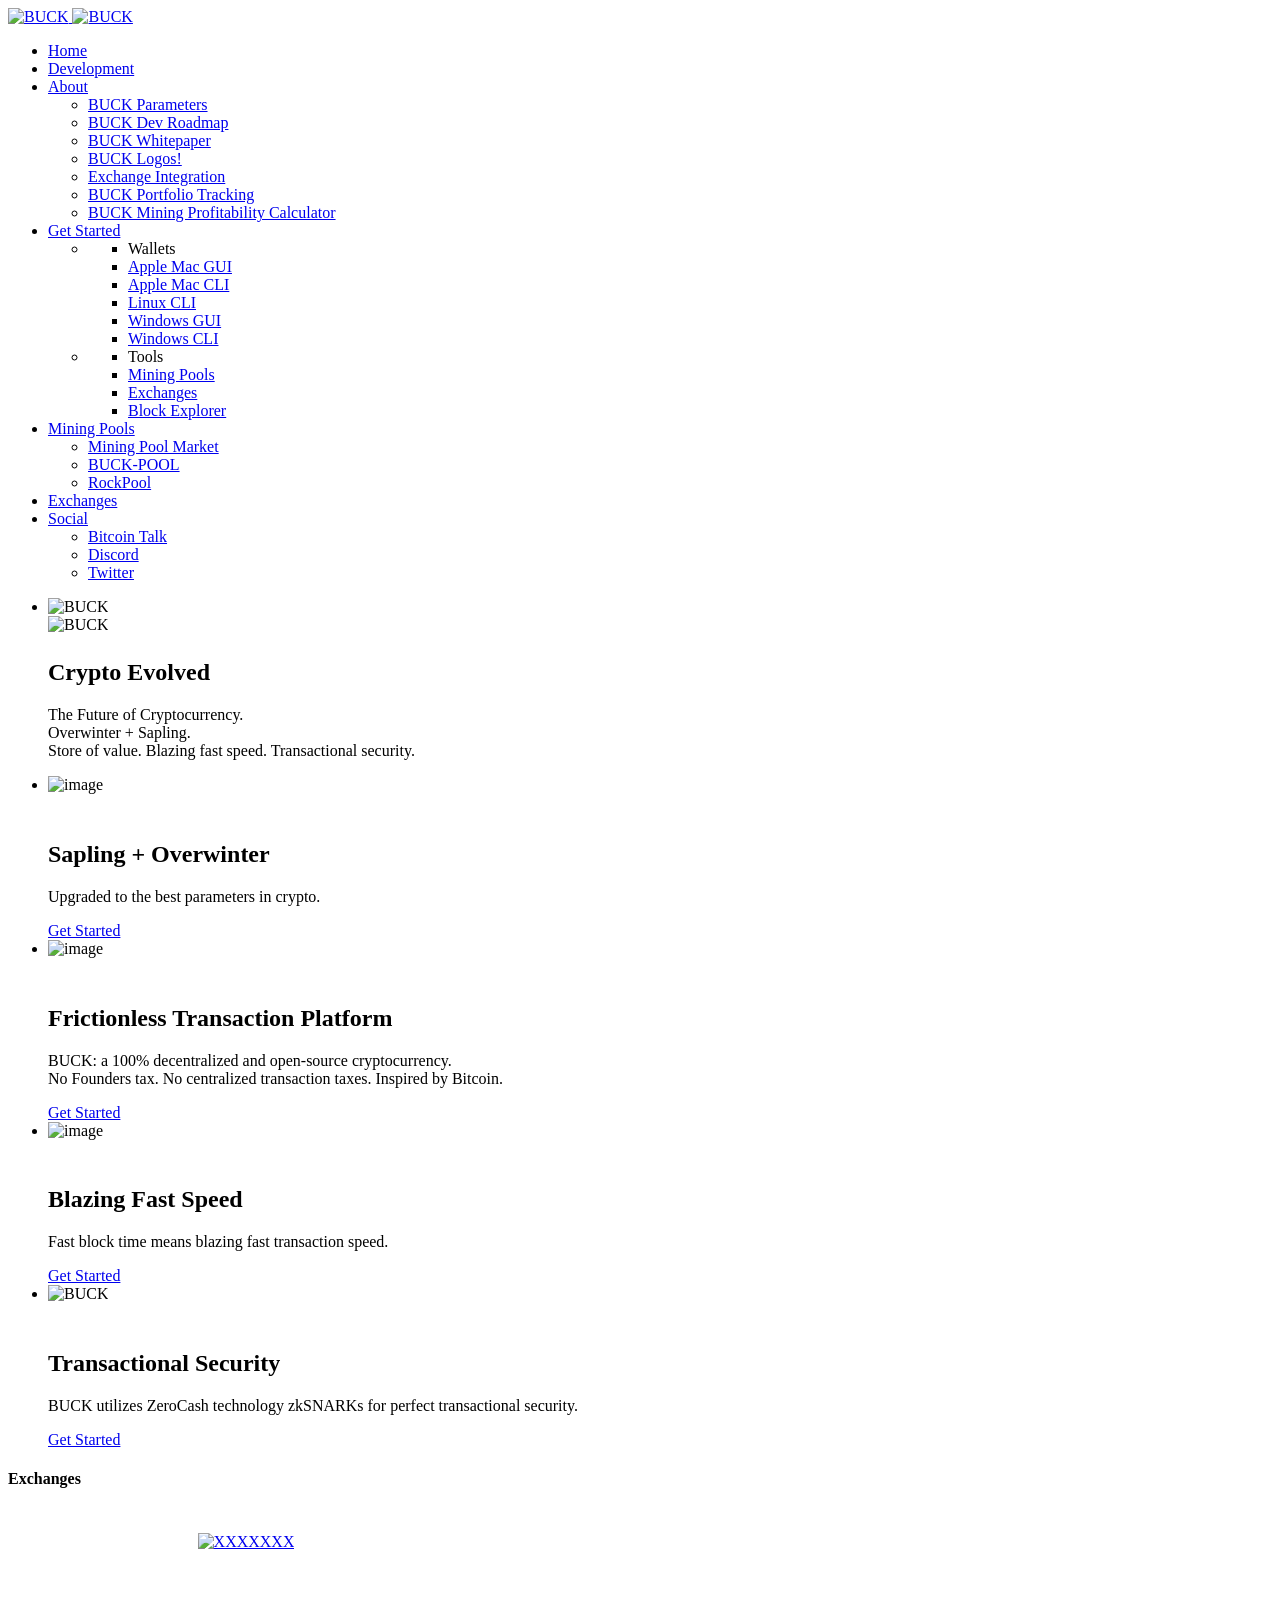
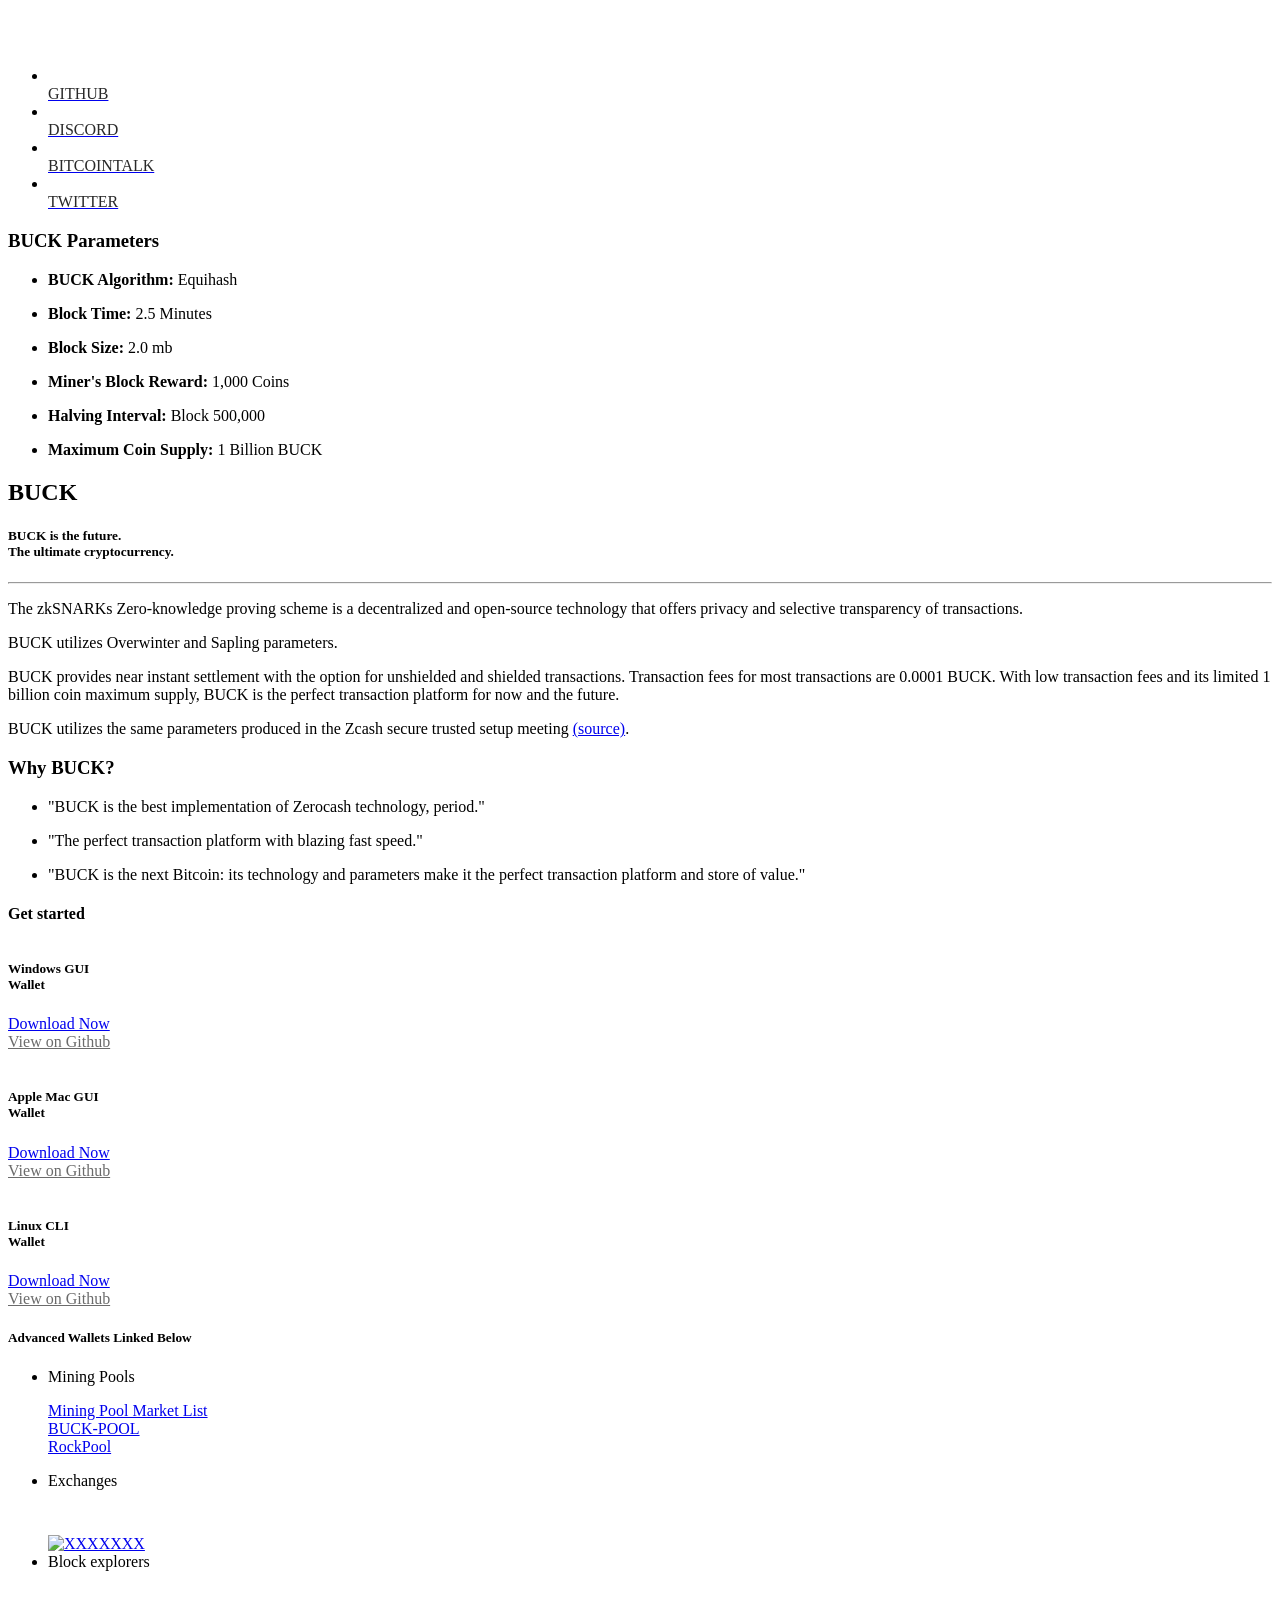
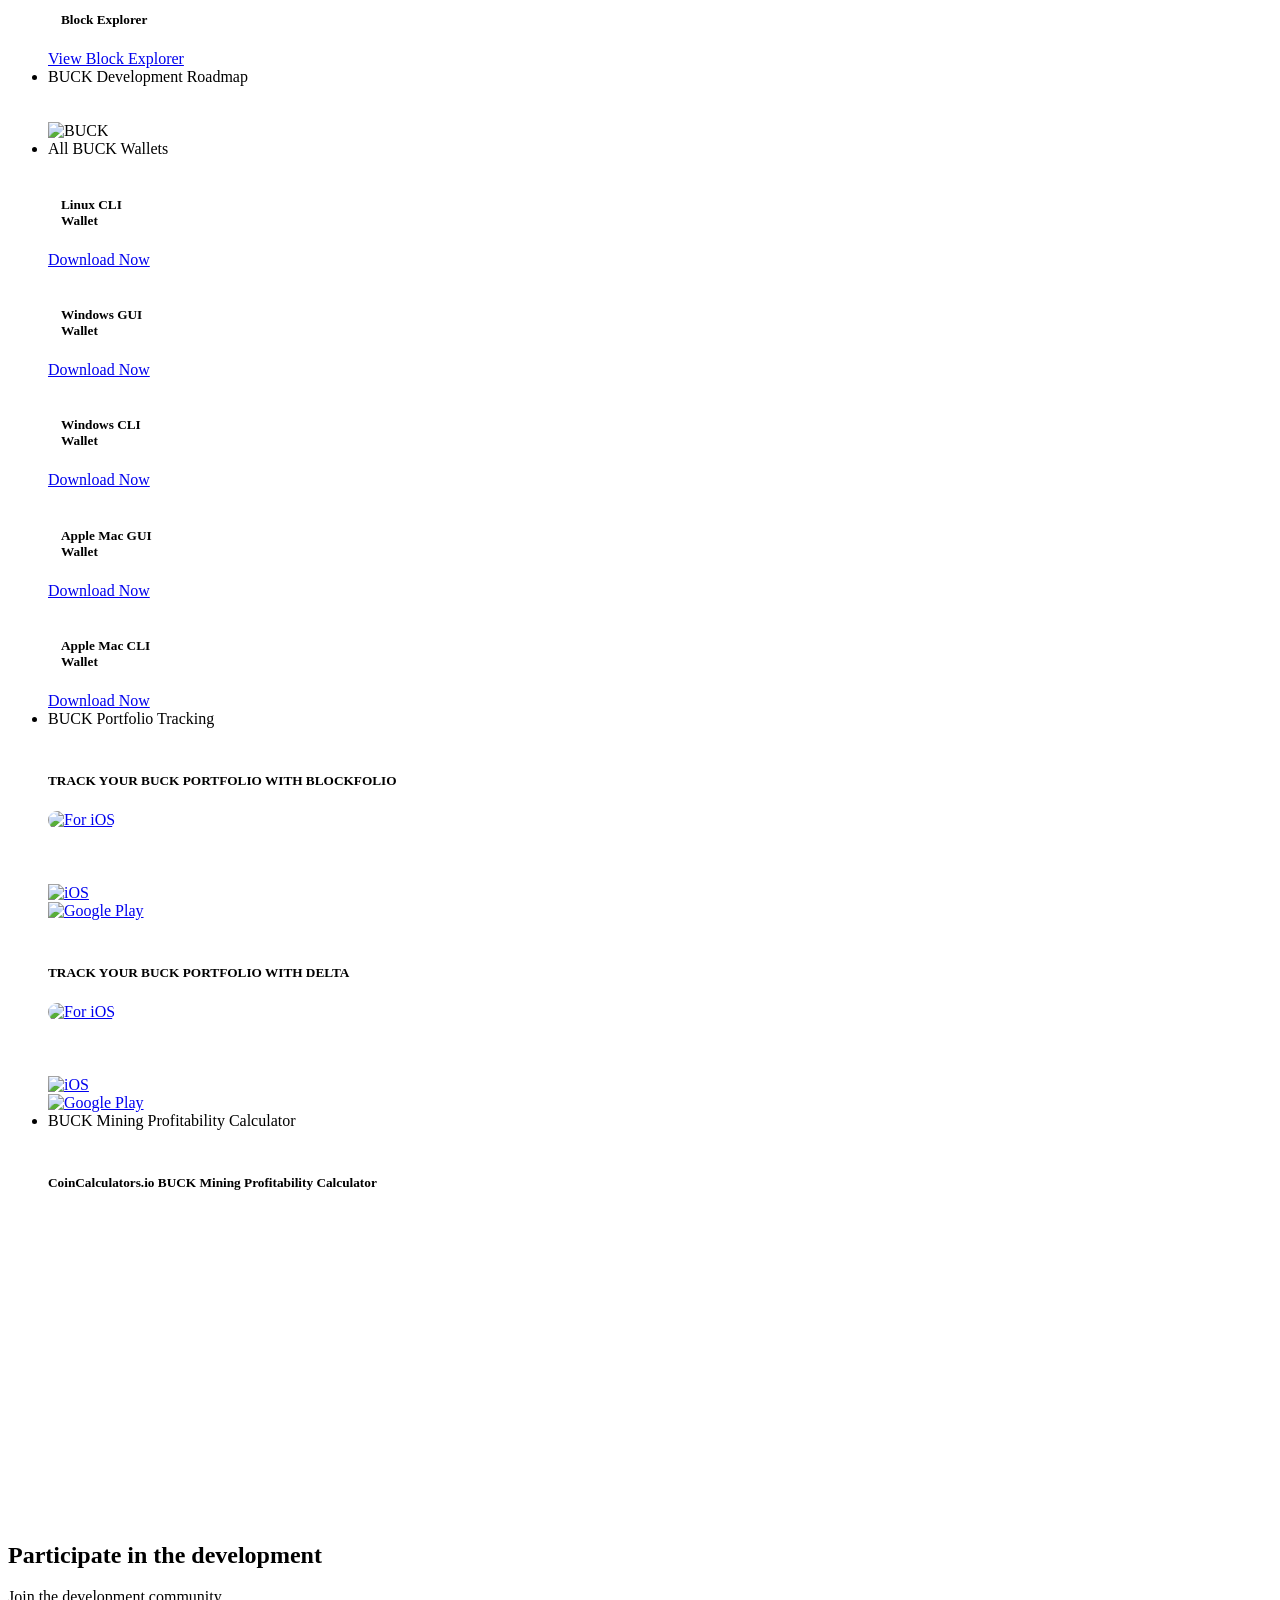
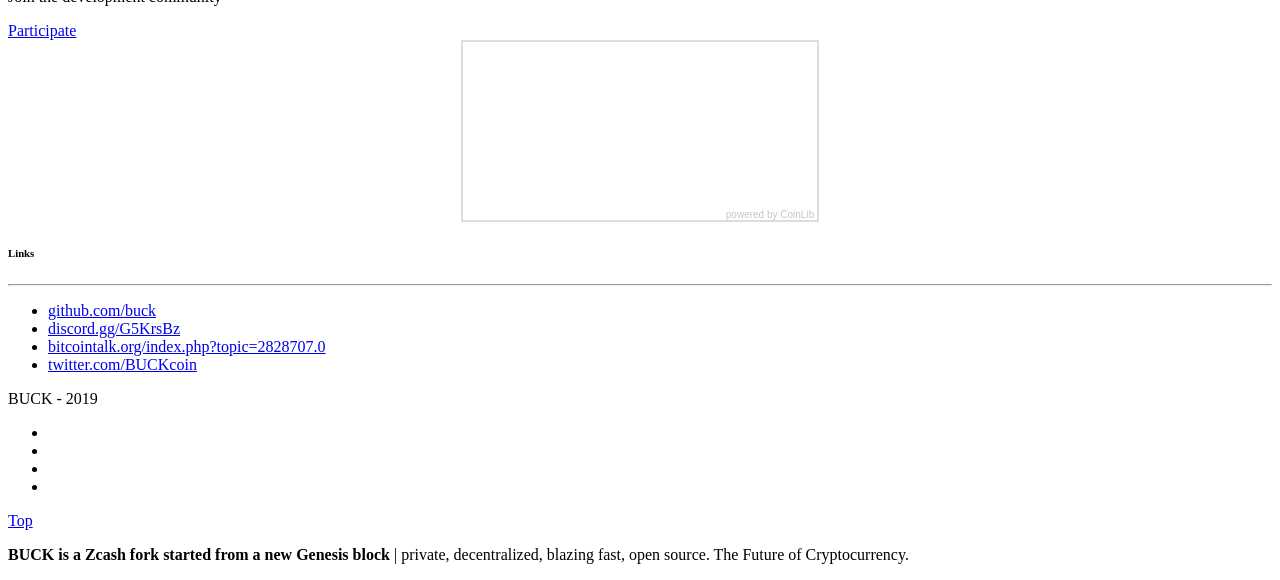
==== index.html @ 695e6c3e "feat(web): link development news from homepage" ====
<!doctype html>
<html lang="en">
    <head>
        <meta charset="utf-8">
        <title>BUCK: The Future of Cryptocurrency</title>
        <meta name="viewport" content="width=device-width, initial-scale=1">
        <link href="css/bootstrap.css" rel="stylesheet" type="text/css" media="all" />
        <link href="css/themify-icons.css" rel="stylesheet" type="text/css" media="all" />
        <link href="css/flexslider.css" rel="stylesheet" type="text/css" media="all" />
        <link href="css/theme-green.css?v2.53" rel="stylesheet" type="text/css" media="all" />
        <link href="css/custom.css" rel="stylesheet" type="text/css" media="all" />
        <link rel="stylesheet" href="css/font-awesome.min.css">
        <link href='https://fonts.googleapis.com/css?family=Lato:300,400%7CRaleway:100,400,300,500,600,700%7COpen+Sans:400,500,600' rel='stylesheet' type='text/css'>
		<link rel="shortcut icon" href="img/favicon.ico.gif">
<script async src="https://www.googletagmanager.com/gtag/js?id=UA-67801706-16"></script>
<script>
  window.dataLayer = window.dataLayer || [];
  function gtag(){dataLayer.push(arguments);}
  gtag('js', new Date());

  gtag('config', 'UA-67801706-16');
</script>
    </head>
    <body class="scroll-assist">
        <div class="nav-container">
            <a id="top"></a>
            <nav class="bg-light">
   <div class="nav-bar">
      <div class="module left">
         <a href="index.html">
         <img class="logo logo-light" alt="BUCK" src="img/logo-light.png" />
         <img class="logo logo-dark" alt="BUCK" src="img/logo-light.png" />
         </a>
      </div>
      <div class="module widget-handle mobile-toggle right visible-sm visible-xs">
         <i class="ti-menu"></i>
      </div>
      <div class="module-group right">
         <div class="module left">
<!-- Menu start -->
            <ul class="menu">
               <li> <a href="index.html"> Home</a>
               </li>
			   <li><a href="development.html">Development</a></li>
              <li class="has-dropdown">
               <a href="#">
               About
               </a>
               <ul>
                  <li>
                     <a href="#about">BUCK Parameters</a>
                  </li>
                  <li>
                     <a href="#roadmap">BUCK Dev Roadmap</a>
                  </li>                  
                  <li>
                     <a href="../docs/buck_whitepaper.pdf" target="_blank">BUCK Whitepaper</a>
                  </li>                                    
                  <li>
                     <a href="../logos/logos.html">BUCK Logos!</a>
                  </li>                  
                  <li>
                     <a href="../forexchanges/forexchanges.html">Exchange Integration</a>
                  </li> 
                  <li>
                     <a href="#portfoliotracking">BUCK Portfolio Tracking</a>
                  </li> 
                  <li>
                     <a href="#miningcalculator">BUCK Mining Profitability Calculator</a>
                  </li> 
               </ul>
            </li>
               <!-- Get started start -->
               <li class="has-dropdown">
                  <a href="#getstarted">
                  Get Started</a>
<!-- Mega menu start -->
                  <ul class="mega-menu">
<!-- Wallets -->
                     <li>
                        <ul>
                           <li>
                              <span class="title">Wallets</span>
                           </li>
                           <li>
                              <a href="#getstarted"><i class="ti-linux"></i> Apple Mac GUI</a>
                           </li>                                                                                 
                           <li>
                              <a href="#getstarted"><i class="ti-linux"></i> Apple Mac CLI</a>
                           </li>                                                      
                           <li>
                              <a href="#getstarted"><i class="ti-linux"></i> Linux CLI</a>
                           </li>                           
                           <li>
                              <a href="#getstarted"><i class="ti-linux"></i> Windows GUI</a>
                           </li>                           
                           <li>
                              <a href="#getstarted"><i class="ti-linux"></i> Windows CLI</a>
                           </li>                           
                        </ul>
                     </li>
<!-- Wallets end-->
<!-- Tools begin -->
                     <li>
                        <ul>
						   <li>
                              <span class="title">Tools</span>
                           </li>
                           <li>
							<a class="title" href="#tools">Mining Pools</a>
                           </li>
                           <li>
							<a class="title" href="#tools">Exchanges</a>
                           </li>
                           <li>
							<a class="title" href="#tools">Block Explorer</a>
                           </li>
              <!--              <li>
							<a class="title" href="#tools">Tools</a>
                           </li> -->
                        </ul>
                     </li>
<!-- Tools end -->
                  </ul>
<!-- Mega menu end -->
               </li>
<!-- Get started end -->
              <li class="has-dropdown">
               <a href="#">
               Mining Pools
               </a>
               <ul>
                  <li>
                     <a href="https://miningpoolstats.stream/buck" target="_blank">Mining Pool Market</a> 
                  </li>               
                  <li>
                     <a href="https://buckpool.myvnc.com/" target="_blank">BUCK-POOL</a>
                  </li>                 
                  <li>
                     <a href="https://rockpool.cloud/" target="_blank">RockPool</a> 
                  </li>                 
               </ul>
            </li>
            <li>
        <a class="title" href="#tools">Exchanges</a>               
            </li>
            <li class="has-dropdown">
               <a href="#">
               Social
               </a>
               <ul>
                  <li>
                     <a href="https://bitcointalk.org/index.php?topic=2828707.20" target="_blank">Bitcoin Talk</a>
                  </li>
                  <li>
                     <a href="https://discord.gg/maGFGwYdn4" target="_blank">Discord</a>
                  </li>
                 <li>
                     <a href="https://twitter.com/BUCKcoin" target="_blank">Twitter</a>
                  </li>
               </ul>
            </li>
            </ul>
         </div>
      </div>
   </div>
</nav>
        </div>
        <div class="main-container">
            <section class="image-slider slider-all-controls controls-inside parallax pt0 pb0 height-70">
		        <ul class="slides">
                    <li class="overlay image-bg">
		                <div class="background-image-holder">
		                    <img alt="BUCK" class="background-image" src="img/bgecl5.jpg">
		                </div>
		                <div class="container v-align-transform">
		                    <div class="row text-center">
		                        <div class="col-md-10 col-md-offset-1">   
		                         <img alt="BUCK" src="img/logo-coin-hr.png" class="image-large-2" style="max-width: 250px" />                             
		                         <div style="margin-top: 25px">
		                         <h2 class="mb-xs-16">Crypto Evolved</h2>
                                <p class="lead mb40">
                                The Future of Cryptocurrency.
								<br>Overwinter + Sapling.
                                <br>Store of value. Blazing fast speed. Transactional security.
		                            </p>
		                        </div>
		                        </div>
		                    </div>
		                </div>
		            </li>
					<li class="overlay image-bg">
		                <div class="background-image-holder">
		                    <img alt="image" class="background-image" src="img/bgecl3.jpg">
		                </div>
		                <div class="container v-align-transform">
		                    <div class="row text-center">
		                        <div class="col-md-10 col-md-offset-1">
                                    <i class="ti-stats-up icon"></i>
		                            <h2 class="mb-xs-16"><br>Sapling + Overwinter</h2>
		                            <p class="lead mb40">
		                                Upgraded to the best parameters in crypto.
		                            </p>
		                            <a class="btn btn-lg btn-filled" href="#getstarted">Get Started</a>
		                        </div>
		                    </div>
		                </div>
		            </li>
		            <li class="overlay image-bg">
		                <div class="background-image-holder">
		                    <img alt="image" class="background-image" src="img/bgecl2.jpg">
		                </div>
		                <div class="container v-align-transform">
		                    <div class="row text-center">
		                        <div class="col-md-10 col-md-offset-1">
                                    <i class="ti-hummer icon"></i>
		                            <h2 class="mb-xs-16"><br>Frictionless Transaction Platform</h2>
		                            <p class="lead mb40">
		                                BUCK: a 100% decentralized and open-source cryptocurrency.<br>No Founders tax. No centralized transaction taxes. Inspired by Bitcoin.
		                            </p>
		                            <a class="btn btn-lg btn-filled" href="#getstarted">Get Started</a>
		                        </div>
		                    </div>
		                </div>
		            </li>
                    <li class="overlay image-bg">
		                <div class="background-image-holder">
		                    <img alt="image" class="background-image" src="img/bgecl3.jpg">
		                </div>
		                <div class="container v-align-transform">
		                    <div class="row text-center">
		                        <div class="col-md-10 col-md-offset-1">
                                    <i class="ti-stats-up icon"></i>
		                            <h2 class="mb-xs-16"><br>Blazing Fast Speed</h2>
		                            <p class="lead mb40">
		                                Fast block time means blazing fast transaction speed.
		                            </p>
		                            <a class="btn btn-lg btn-filled" href="#getstarted">Get Started</a>
		                        </div>
		                    </div>
		                </div>
		            </li>
                    <li class="overlay image-bg">
		                <div class="background-image-holder">
		                    <img alt="BUCK" class="background-image" src="img/bgecl4.jpg">
		                </div>
		                <div class="container v-align-transform">
		                    <div class="row text-center">
		                        <div class="col-md-10 col-md-offset-1">
                                    <i class="ti-panel icon"></i>
		                            <h2 class="mb-xs-16"><br>Transactional Security</h2>
		                            <p class="lead mb40">
		                                BUCK utilizes ZeroCash technology zkSNARKs for perfect transactional security.
		                            </p>
		                            <a class="btn btn-lg btn-filled" href="#getstarted">Get Started</a>
		                        </div>
		                    </div>
		                </div>
		            </li>
		        </ul>
		    </section>
         <section class="bg-light">
                <div class="container">
                <div class="col-sm-12 text-center">
                            <h4 class="uppercase mb30">Exchanges</h4>
                        </div>                                   
                        <div class="row" style="margin-top:45px; width: 70%; margin-left: auto; margin-right: auto">
                        <div class="col-sm-12 text-center">
                            <div class="image-tile outer-title text-center">
                                <a href="https://altmarkets.io/trading/buckbtc">
                                <img alt="XXXXXXX" src="img/XXXXXXX.png" style="max-width: 350px;"> 
                                </a>
                            </div>
                        </div>
                    </div>
                </div>
            </section>		     
            <section class="pt0 pb60 pt-xs-0 pb-xs80 bg-secondary">
                <div class="container">
                    <div class="row">
                      <div class="col-sm-12 text-center" style="padding-top: 60px;">
                      </div>
                    </div>
                    <div class="row">
                        <div class="col-sm-12 text-center" style="padding-top: 40px;">
                            <ul class="list-inline social-list mb24 spread-children-large">
                                <li class="fade-on-hover">
                                    <a href="https://github.com/buckcoin/buck" target="_blank">
                                        <i class="fa fa-github-alt fa-5x"></i>
                                        <br>
                                        <span style="color:#292929">GITHUB</span>
                                    </a>
                                </li>
                               <!--  <li class="fade-on-hover">
                                    <a href="https://www.reddit.com/"target="_blank">
                                        <i class="fa fa-reddit-alien fa-5x"></i>
                                    </a>
                                </li> -->
                                <li class="fade-on-hover">
                                    <a href="https://discord.gg/maGFGwYdn4" target="_blank">
                                        <i class="fa fa-comments fa-5x"></i>
                                        <br>
                                        <span style="color:#292929">DISCORD</span>
                                    </a>
                                <li class="fade-on-hover">
                                    <a href="https://bitcointalk.org/index.php?topic=2828707" target="_blank">
                                        <i class="fa fa-comments fa-5x"></i>
                                        <br>
                                        <span style="color:#292929">BITCOINTALK</span>
                                    </a>
                                </li>
                                <li class="fade-on-hover">
                                    <a href="https://twitter.com/BUCKcoin" target="_blank">
                                        <i class="fa fa-twitter-square fa-5x"></i>
                                        <br>
                                        <span style="color:#292929">TWITTER</span>
                                    </a>
                                </li>                                
                            </ul>
                        </div>
                    </div>
                </div>
            </section>                  
            <section id="about" class="bg-light">
                <div class="container">
                    <div class="row">
                        <div class="col-sm-8 col-sm-offset-2 text-center">
                            <h3 class="mb16 uppercase">BUCK Parameters</h3>
                            <div class="testimonials text-slider slider-arrow-controls">
                                <ul class="slides">
                                    <li>
                                        <p class="lead"><span style="font-weight:600">BUCK Algorithm:</span> Equihash
                                        </p>
                                    </li>                                
                                    <li>
                                        <p class="lead"><span style="font-weight:600">Block Time:</span> 2.5 Minutes
                                        </p>
                                    </li>
                                    <li>
                                        <p class="lead"><span style="font-weight:600">Block Size:</span> 2.0 mb
                                        </p>
                                    </li>                                    
                                    <li>
                                        <p class="lead"><span style="font-weight:600">Miner's Block Reward:</span> 1,000 Coins
                                        </p>
                                    </li>
                                    <li>
                                        <p class="lead"><span style="font-weight:600">Halving Interval:</span> Block 500,000
                                        </p>
                                    </li>
                                    <li>
                                        <p class="lead"><span style="font-weight:600">Maximum Coin Supply:</span> 1 Billion BUCK
                                        </p>
                                    </li>                                                                                                    
                                </ul>
                            </div>
                        </div>
                    </div>
                </div>
            </section>             
            <section class="bg-secondary">
                <div class="container">
                    <div class="row">
                        <div class="col-md-5 col-md-offset-1 text-right text-left-xs col-sm-5">
                            <h1 class="uppercase mb24 bold italic">BUCK</h1>
                            <h5 class="uppercase italic fade-1-4">BUCK is the future.<br> The ultimate cryptocurrency.</h5>
                            <hr class="visible-xs">
                        </div>
                        <div class="col-md-5 col-sm-7">
                            <p>
                                The zkSNARKs Zero-knowledge proving scheme is a decentralized and open-source technology that offers privacy and selective transparency of transactions.
                            </p>
                            <p>
                                BUCK utilizes Overwinter and Sapling parameters.
                            </p>
                            <p>
                                BUCK provides near instant settlement with the option for unshielded and shielded transactions. Transaction fees for most transactions are 0.0001 BUCK. With low transaction fees and its limited 1 billion coin maximum supply, BUCK is the perfect transaction platform for now and the future. 
                            </p>
                            <p>
                                BUCK utilizes the same parameters produced in the Zcash secure trusted setup meeting <a href="https://z.cash/blog/the-design-of-the-ceremony.html" target="_blank">(source)</a>. 
                            </p>
                        </div>
                    </div>
                </div>
            </section>           
            <section class="bg-light">
                <div class="container">
                    <div class="row">
                        <div class="col-sm-8 col-sm-offset-2 text-center">
                            <h3 class="mb16 uppercase">Why BUCK?</h3>
                            <div class="testimonials text-slider slider-arrow-controls">
                                <ul class="slides">
                                    <li>
                                        <p class="lead">"BUCK is the best implementation of Zerocash technology, period."</p>
                                    </li>
                                    <li>
                                        <p class="lead">"The perfect transaction platform with blazing fast speed."</p>
                                    </li>
                                    <li>
                                        <p class="lead">"BUCK is the next Bitcoin: its technology and parameters make it the perfect transaction platform and store of value."</p>
                                    </li>
                                </ul>
                            </div>
                        </div>
                    </div>
                </div>
            </section>
            <section id="getstarted" class="bg-secondary">
                <div class="container">
                    <div class="row">
                        <div class="col-sm-12 text-center">
                            <h4 class="uppercase mb80">Get started</h4>
                        </div>
                    </div>
                    <div class="row">
                        <div class="col-md-4 col-sm-6">
                            <div class="image-tile outer-title text-center">
                                <i class="fa fa-windows fa-5x" aria-hidden="true"></i>
                                <div class="title mb16">
                                    <h5 class="uppercase mb0"><br>Windows GUI <br>Wallet</h5>
                                    <span></span>
                                </div>
                                <div class="content text-center">
                                    <a class="btn btn-lg" href="https://github.com/BuckCoin/buck-gui-wallet-win/releases/download/4.0.4/buck-windows-gui-wallet_4.0.4_win64-BETA.zip" style="margin-bottom:15px">Download Now</a>
                                </div>                                
                                 <div class="title mb16">
                                    <a href="https://github.com/BuckCoin/buck-gui-wallet-win/releases" style="color:#6b6b6b; font-weight:300" target="_blank">View on Github</a>
                                    <span></span>
                                </div>                                
                            </div>
                        </div>                                                
                        <div class="col-md-4 col-sm-6">
                            <div class="image-tile outer-title text-center">
                                <i class="fa fa-apple fa-5x" aria-hidden="true"></i>
                                <div class="title mb16">
                                    <h5 class="uppercase mb0"><br>Apple Mac GUI <br>Wallet</h5>
                                    <span></span>
                                </div>
                                <div class="content text-center">
                                    <a class="btn btn-lg" href="https://github.com/BuckCoin/buck" style="margin-bottom:15px">Download Now</a>
                                </div>
                          <div class="title mb16">
                                    <a href="https://github.com/BuckCoin/buck" style="color:#6b6b6b; font-weight:300" target="_blank">View on Github</a>
                                    <span></span>
                                </div> 
                            </div>
                        </div>                          
                        <div class="col-md-4 col-sm-6">
                            <div class="image-tile outer-title text-center">
                                <i class="fa fa-linux fa-5x" aria-hidden="true"></i>
                                <div class="title mb16">
                                    <h5 class="uppercase mb0"><br>Linux CLI <br>Wallet</h5>
                                    <span></span>
                                </div>
                                <div class="content text-center">
                                    <a class="btn btn-lg" href="https://github.com/BuckCoin/buck/releases/download/4.0.4/buck_linux_compiled_cli_wallet_node_v_4_0_4.zip" style="margin-bottom:15px" target="_blank">Download Now</a>
                                </div>    
                                <div class="title mb16">
                                    <a href="https://github.com/buckcoin/buck" style="color:#6b6b6b; font-weight:300" target="_blank">View on Github</a>
                                    <span></span>
                                </div>                          
                            </div>
                        </div>                    
                    </div>
                                        <div class="row">
                        <div class="col-sm-12 text-center">
                            <h5 class="uppercase mb80">Advanced Wallets Linked Below</h5>
                        </div>
                    </div>
                </div>
                 <div id="tools" class="container">
                    <div class="row">
                        <div class="col-sm-12">
                            <ul class="accordion accordion-1">
                                <li>
                                    <div class="title">
                                        <span>Mining Pools</span>
                                    </div>
                                    <div class="content text-center">
                                        <p>
                                            <a href="https://miningpoolstats.stream/buck" target="_blank">Mining Pool Market List</a>
                                        <br>
                                            <a href="https://buckpool.myvnc.com/" target="_blank">BUCK-POOL</a>
                                        <br>                                      
                                            <a href="https://rockpool.cloud/" target="_blank">RockPool</a>  
                                        <br>   
                                            
                                        </p>
                                    </div>
                                </li>
                                <li>
                                    <div class="title">
                                        <span>Exchanges</span>
                                    </div>
                                    <div class="content text-center">
                        <div class="row" style="margin-top:45px">
                        <div class="col-sm-12 text-center">
                            <div class="image-tile outer-title text-center">
                                <a href="https://altmarkets.io/trading/buckbtc">
                                <img alt="XXXXXXX" src="img/XXXXXXX.png" style="max-width: 350px;"> 
                                </a>
                            </div>
                        </div>                     
                        </div>
                                    </div>
                                </li>
                                <li>
                                    <div class="title">
                                        <span>Block explorers</span>
                                    </div>
                                    <div class="content text-center">
                          <div class="col-md-4 col-sm-6" style="width:auto; float:none; margin-top: 25px">
                            <div class="image-tile outer-title text-center">
                                <i class="fa fa-chrome fa-5x" aria-hidden="true"></i>
                                <div class="title mb16" style="background:none; padding-left:13px">
                                    <h5 class="uppercase mb0"><br>Block Explorer<br></h5>
                                    <span></span>
                                </div>
                                <div class="content text-center" style="border:none">
                                    <a class="btn btn-lg" href="http://explorer.buck.red/">View Block Explorer</a>
                                </div>
                            </div>
                        </div> 
                        </div>
                                </li>
                                <!--<li>
                                    <div class="title">
                                        <span>Tools</span>
                                    </div>
                                    <div class="content text-center">
                                        <p>
                                            WhatToMine.com
                                        <br>
                                        <a class="btn btn-sm btn-icon" href="https://whattomine.com/" target="_blank">
                                            <i class="fa fa-link"></i>
                                        </a>
                                        </p>
                                        </div>
                                </li>  -->                                
                                <li>
                                    <div id="roadmap" class="title">
                                        <span>BUCK Development Roadmap</span>
                                    </div>
                                    <div class="content text-center">
                                    <div class="col-sm-12 text-center">    
                                        <br>
                                        <br>
                               <div class="row text-center">		                        
                                  <img alt="BUCK" src="img/roadmap-q1.png" class="image-large-3"/>                                        
                               </div>		                            
                                    </div> 
                                    </div>
                                </li>
                                
                            <li>
                                    <div id="roadmap" class="title">
                                        <span>All BUCK Wallets</span>
                                    </div>
                                    <div class="content text-center">
                                        <p>
                                    <div class="col-sm-12 text-center">    
                        <div class="row">
                        <div class="col-md-4 col-sm-6">
                            <div class="image-tile outer-title text-center">
                                <i class="fa fa-linux fa-5x" aria-hidden="true"></i>
                                <div class="title mb16" style="background:none; padding-left:13px">
                                    <h5 class="uppercase mb0"><br>Linux CLI <br>Wallet</h5>
                                    <span></span>
                                </div>
                                <div class="content text-center" style="border:none">
                                    <a class="btn btn-lg" href="https://github.com/BuckCoin/buck/releases/download/4.0.4/buck_linux_compiled_cli_wallet_node_v_4_0_4.zip">Download Now</a>
                                </div>                              
                            </div>
                        </div>
                        <div class="col-md-4 col-sm-6">
                            <div class="image-tile outer-title text-center">
                                <i class="fa fa-windows fa-5x" aria-hidden="true"></i>
                                <div class="title mb16" style="background:none; padding-left:13px">
                                    <h5 class="uppercase mb0"><br>Windows GUI <br>Wallet</h5>
                                    <span></span>
                                </div>
                                <div class="content text-center" style="border:none">
                                    <a class="btn btn-lg" href="https://github.com/BuckCoin/buck-gui-wallet-win/releases"></i>Download Now</a>
                                </div>
                            </div>
                        </div>                        
                        <div class="col-md-4 col-sm-6">
                            <div class="image-tile outer-title text-center">
                                <i class="fa fa-windows fa-5x" aria-hidden="true"></i>
                                <div class="title mb16" style="background:none; padding-left:13px">
                                    <h5 class="uppercase mb0"><br>Windows CLI <br>Wallet</h5>
                                    <span></span>
                                </div>
                                <div class="content text-center" style="border:none">
                                    <a class="btn btn-lg" href="https://github.com/BuckCoin/buck-gui-wallet-win/releases">Download Now</a>
                                </div>
                            </div>
                        </div>
                        <div class="col-md-4 col-sm-6">
                            <div class="image-tile outer-title text-center">
                                <i class="fa fa-apple fa-5x" aria-hidden="true"></i>
                                <div class="title mb16" style="background:none; padding-left:13px">
                                    <h5 class="uppercase mb0"><br>Apple Mac GUI <br>Wallet</h5>
                                    <span></span>
                                </div>
                                <div class="content text-center" style="border:none">
                                    <a class="btn btn-lg" href="https://github.com/BuckCoin/buck">Download Now</a>
                                </div>
                            </div>
                        </div>
                        <div class="col-md-4 col-sm-6">
                            <div class="image-tile outer-title text-center">
                                <i class="fa fa-apple fa-5x" aria-hidden="true"></i>
                                <div class="title mb16" style="background:none; padding-left:13px">
                                    <h5 class="uppercase mb0"><br>Apple Mac CLI <br>Wallet</h5>
                                    <span></span>
                                </div>
                                <div class="content text-center" style="border:none">
                                    <a class="btn btn-lg" href="https://github.com/BuckCoin/buck">Download Now</a>
                                </div>
                            </div>
                          </div>                        
                    </div>                                                           
                        </div> 
                </div>
                </li>
                <li>
                <div id="portfoliotracking" class="title">
                                        <span>BUCK Portfolio Tracking</span>
                                    </div>
                <div class="content text-center" style="border-bottom:none">
                        <div class="row" style="margin-top:45px">
                                        <div class="col-sm-12 text-center">
                            <h5 class="uppercase mb30">TRACK YOUR BUCK PORTFOLIO WITH BLOCKFOLIO</h5>
                        </div>  
                        <div class="col-sm-12 text-center">
                        <a href="https://www.blockfolio.com/" target="_blank">                                                                                                                                
                        <img alt="For iOS" src="img/blockfolio_icon.png" style="width:auto; margin-bottom: 55px;border-radius: 10px;border:1px"> 
                        </a>
                        </div> 
                        <div class="col-md-6 col-sm-6">
                            <div class="image-tile outer-title text-center">
                                <a href="https://itunes.apple.com/us/app/blockfolio-bitcoin-altcoin/id1095564685?mt=8" target="_blank">
                                <img alt="iOS" src="img/itunes_icon.svg" style="width:175px"> 
                                </a>                             
                            </div>
                        </div>
                        <div class="col-md-6 col-sm-6">
                            <div class="image-tile outer-title text-center">
                                <a href="https://play.google.com/store/apps/details?id=com.blockfolio.blockfolio" target="_blank">
                                <img alt="Google Play" src="img/googleplay_icon.svg" style="width:175px"> 
                                </a>                            
                            </div>
                        </div>                        
                        </div>
                                    </div>
                <div class="content text-center">
                        <div class="row" style="margin-top:45px">
                                        <div class="col-sm-12 text-center">
                            <h5 class="uppercase mb30">TRACK YOUR BUCK PORTFOLIO WITH DELTA</h5>
                        </div>  
                        <div class="col-sm-12 text-center">
                        <a href="https://getdelta.io" target="_blank">                                                                                                                                
                        <img alt="For iOS" src="img/delta_icon.png" style="width:auto; margin-bottom: 55px;border-radius: 10px;border:1px"> 
                        </a>
                        </div> 
                        <div class="col-md-6 col-sm-6">
                            <div class="image-tile outer-title text-center">
                                <a href="https://itunes.apple.com/app/delta-crypto-ico-portfolio/id1288676542" target="_blank">
                                <img alt="iOS" src="img/itunes_icon.svg" style="width:175px"> 
                                </a>                             
                            </div>
                        </div>
                        <div class="col-md-6 col-sm-6">
                            <div class="image-tile outer-title text-center">
                                <a href="https://play.google.com/store/apps/details?id=io.getdelta.android" target="_blank">
                                <img alt="Google Play" src="img/googleplay_icon.svg" style="width:175px"> 
                                </a>                            
                            </div>
                        </div>                        
                        </div>
                                    </div>
                                </li>
                <li>
                <div id="miningcalculator" class="title">
                                        <span>BUCK Mining Profitability Calculator</span>
                </div>
                <div class="content text-center">
                        <div class="row" style="margin-top:45px">
                                        <div class="col-sm-12 text-center">
                            <h5 class="uppercase mb30">CoinCalculators.io BUCK Mining Profitability Calculator</h5>
                        </div>                         
                        <div class="col-sm-12 text-center">  
                        <iframe src=https://www.coincalculators.io/widget.aspx?crypto=buck height ="270" width="325" frameBorder="0" style="overflow:hidden;" scrolling="no" ></iframe>
                        </div>
                        </div>
                        </div>
                 </li>                                  
                        </ul>
                        </div>
                    </div>
                </div>
            </section>          
            <section class="pt0 pb64">
                <div class="container">
                    <div class="row">
                        <div class="col-sm-12 text-center">
                             <br>
                            <h2 class="mb8">Participate in the development</h2>
                            <p class="lead mb40">
                                Join the development community
                            </p>
                            <a class="btn btn-filled btn-lg mb0" href="https://discord.com/invite/maGFGwYdn4" target="_blank">Participate</a>
                        </div>
                    </div>
                    <div class="embelish-icons">
                        <i class="ti-marker"></i>
                        <i class="ti-layout"></i>
                        <i class="ti-ruler-alt-2"></i>
                        <i class="ti-eye"></i>
                        <i class="ti-signal"></i>
                        <i class="ti-pulse"></i>
                        <i class="ti-marker"></i>
                        <i class="ti-layout"></i>
                        <i class="ti-ruler-alt-2"></i>
                        <i class="ti-eye"></i>
                        <i class="ti-signal"></i>
                        <i class="ti-pulse"></i>
                    </div>
                </div>
            </section>
            <footer class="footer-1 bg-secondary">
                <div id="widgets" class="container">
                    <div class="row">
                        <div class="col-md-4">
                        <div class="widget">
                            <script src="https://widgets.coingecko.com/coingecko-coin-price-chart-widget.js"></script>
<coingecko-coin-price-chart-widget currency="btc" coin-id="buck" locale="en" height="200" width="350"></coingecko-coin-price-chart-widget>
                        </div>
                        </div>
                        <div class="col-md-4">
                            <div class="widget">
                                <div style="font-family: Verdana, Tahoma, Arial, sans-serif;font-size: 10px;color: #C9C6BD;text-align: right;padding: 0;margin-left: auto;margin-right: auto;;width: 354px;border: 2px solid #ddd!important;"><iframe src="https://widget.coinlib.io/widget?type=single&theme=light&coin_id=829653&pref_coin_id=1505" width="350" height="165" scrolling="auto" marginwidth="0" marginheight="0" frameborder="0" border="0" style="border:0;margin:0;padding:0;"></iframe>powered by&nbsp;<a href="https://coinlib.io" target="_blank" style="font-size:10px; color:#C9C6BD; text-decoration:none;">CoinLib</a>&nbsp;</div>
                            </div>
                        </div>
                        <div class="col-md-4">
                            <div class="widget">
                                <h6 class="title">Links</h6>
                                <hr>
                                <ul class="link-list">
                                    <li>
                                        <a href="https://github.com/buckcoin/buck">github.com/buck</a>
                                    </li>                                    
                                    <li>
                                        <a href="https://discord.com/invite/maGFGwYdn4">discord.gg/G5KrsBz</a>
                                    </li>
                                    <li>
                                        <a href="https://bitcointalk.org/index.php?topic=2828707.0">bitcointalk.org/index.php?topic=2828707.0</a>
                                    </li>
                                    <li>
                                        <a href="https://twitter.com/BUCKcoin">twitter.com/BUCKcoin</a>
                                    </li>
                                </ul>
                            </div>
                        </div>
                    </div>
                    <div class="row">
                        <div class="col-sm-6">
                            <span class="sub">BUCK - 2019</span>
                        </div>
                        <div class="col-sm-6 text-right">
                            <ul class="list-inline social-list">
                                <li>
                            <a href="https://github.com/buckcoin/buck" target="_blank">
                                <i class="fa fa-github-alt fa-2x"></i>
                            </a>
                        </li>                        
                        <li>
                            <a href="https://discord.com/invite/maGFGwYdn4" target="_blank">
                                <i class="fa fa-comments fa-2x"></i>
                            </a>
                        </li>
                        <li>
                            <a href="https://bitcointalk.org/index.php?topic=2828707.0" target="_blank">
                                <i class="fa fa-comments fa-2x"></i>
                            </a>
                        </li>                        
                        <li>
                            <a href="https://twitter.com/BUCKcoin" target="_blank">
                                <i class="fa fa-twitter-square fa-2x"></i>
                            </a>
                        </li>
                            </ul>
                        </div>
                    </div>
                </div>
                <a class="btn btn-sm fade-half back-to-top inner-link" href="#top">Top</a>
            </footer>
        </div>
        <div class="modal-strip bg-white">
            <div class="container">
                <div class="row">
                    <div class="col-sm-12 overflow-hidden">
                        <i class="ti-announcement icon icon-sm pull-left color-primary"></i>
                        <p class="mb0 pull-left">
                            <strong>BUCK is a Zcash fork started from a new Genesis block</strong> | private, decentralized, blazing fast, open source. The Future of Cryptocurrency.</p>                        
                    </div>
                </div>
            </div>
        </div>
        <script src="js/jquery.min.js"></script>
        <script src="js/bootstrap.min.js"></script>
        <script src="js/flexslider.min.js"></script>
        <script src="js/lightbox.js"></script>
        <script src="js/masonry.min.js"></script>
        <script src="js/smooth-scroll.min.js"></script>
        <script src="js/parallax.js"></script>
        <script src="js/scripts.js"></script>
    </body>
</html>
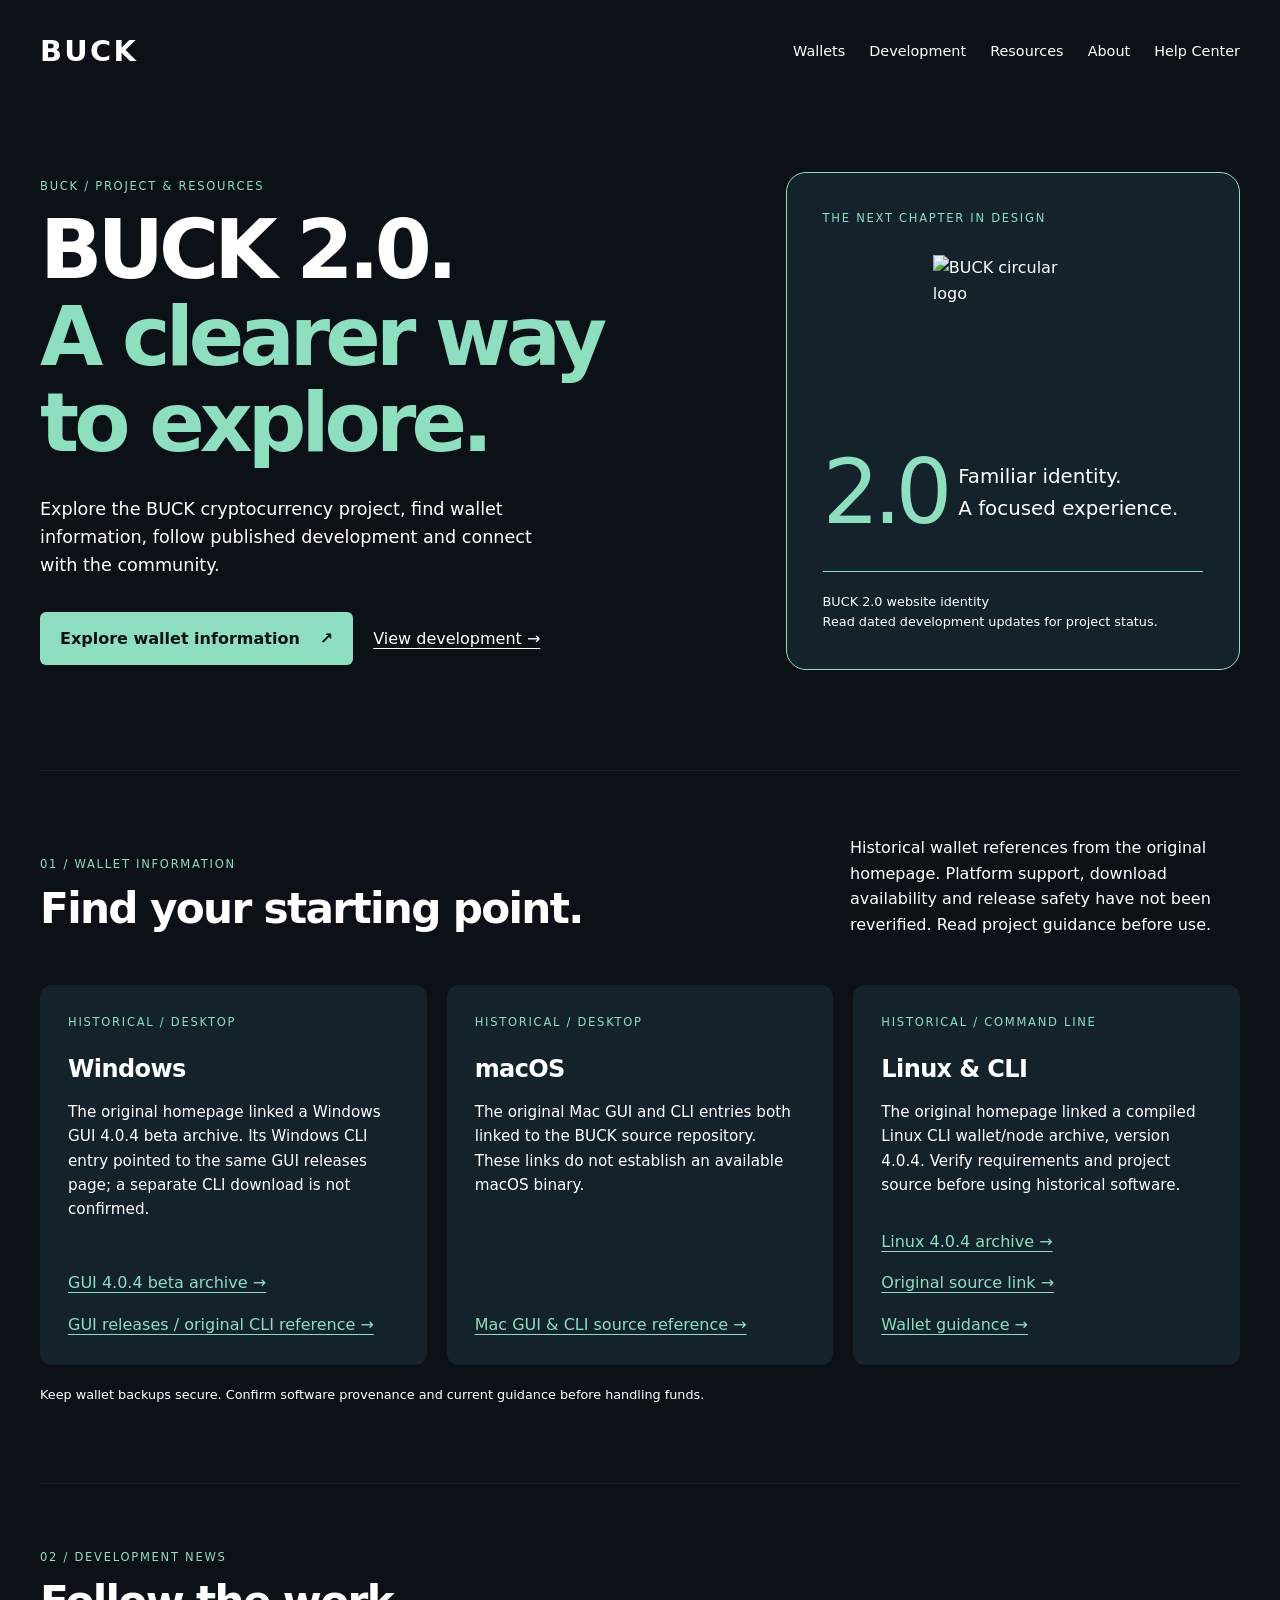
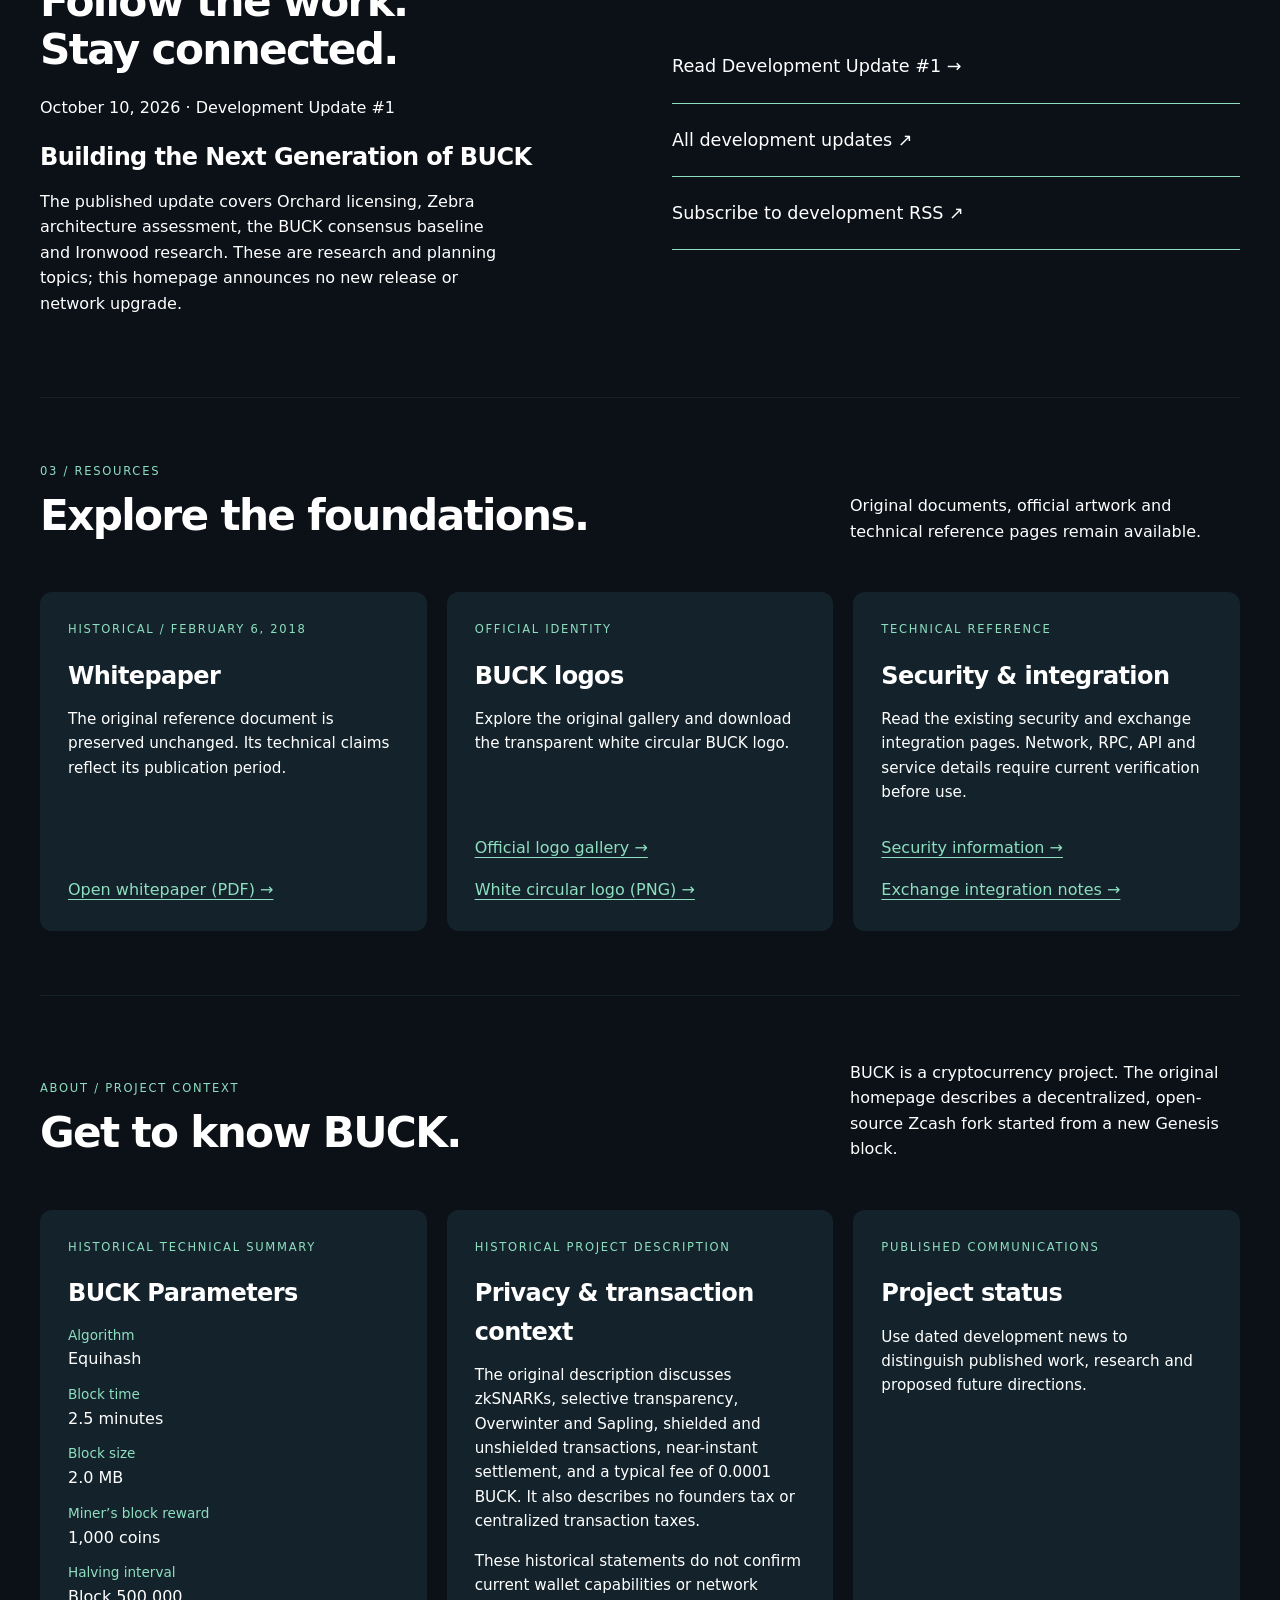
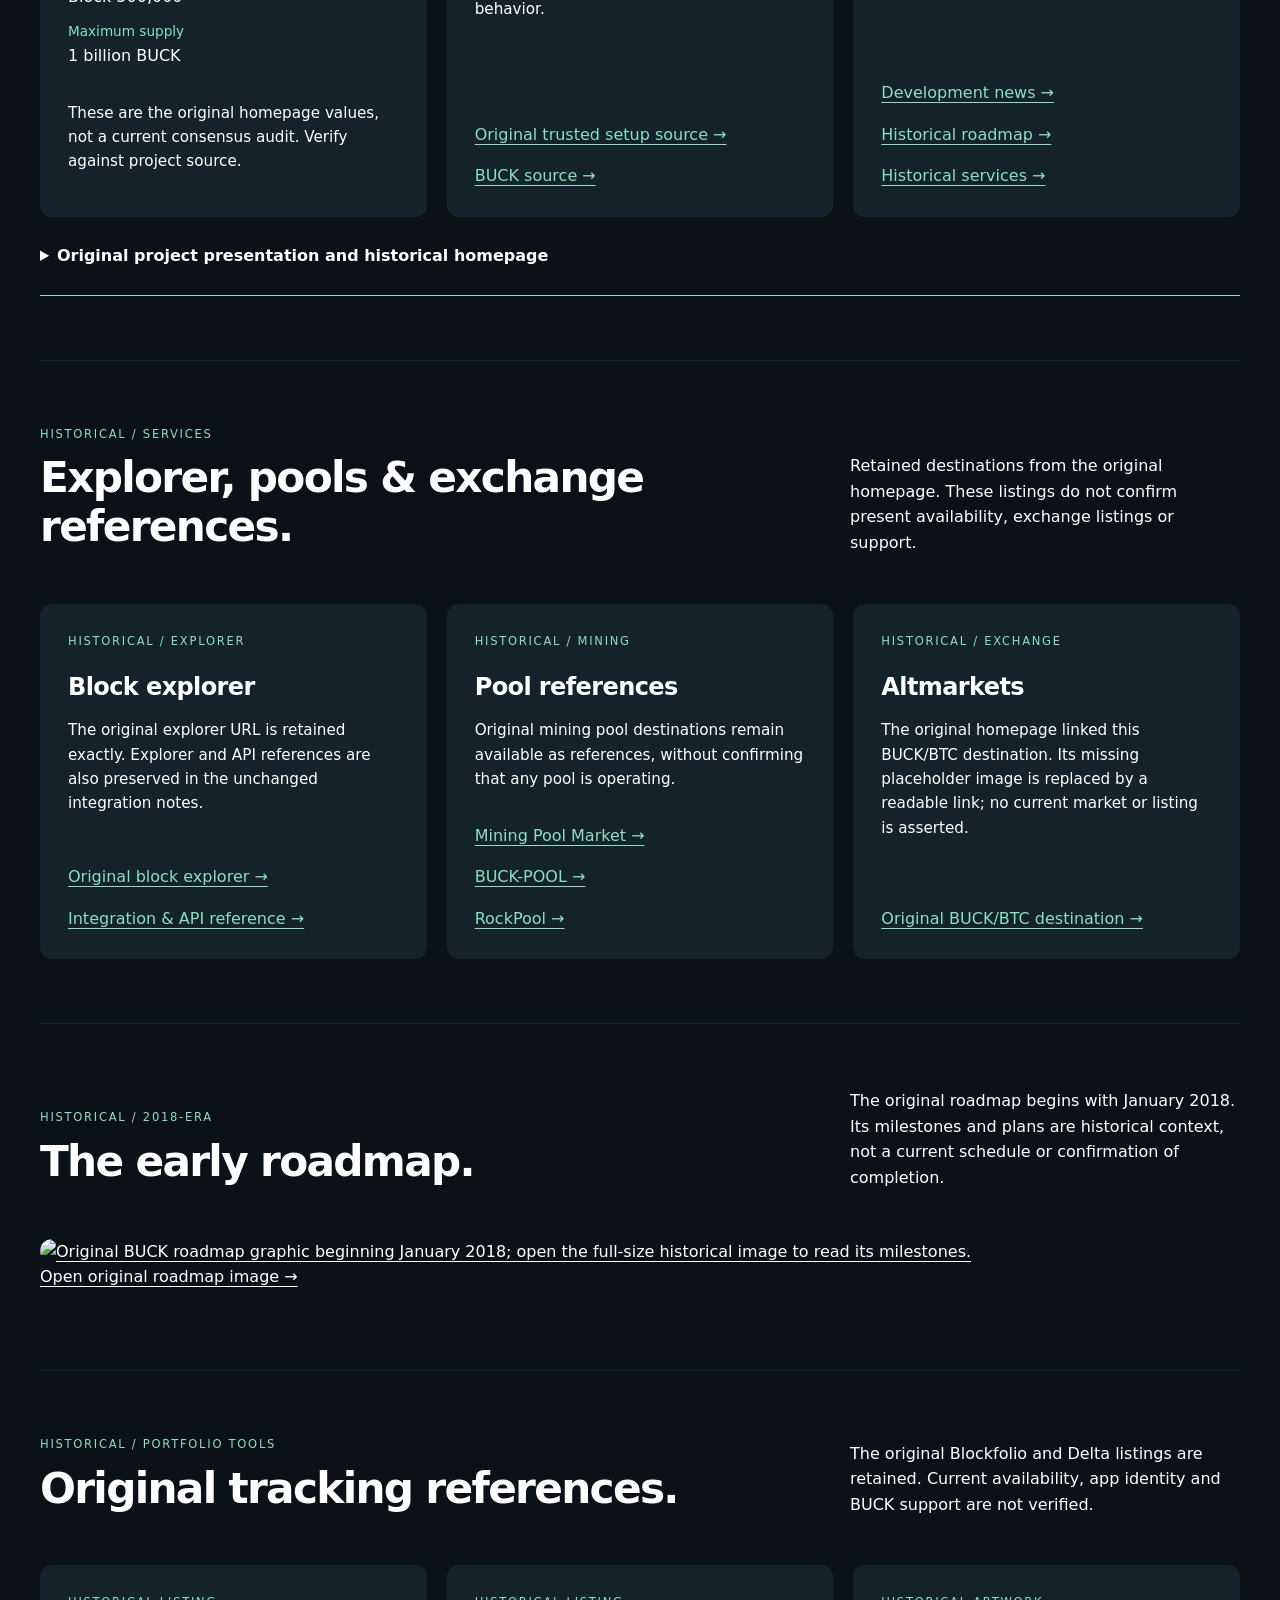
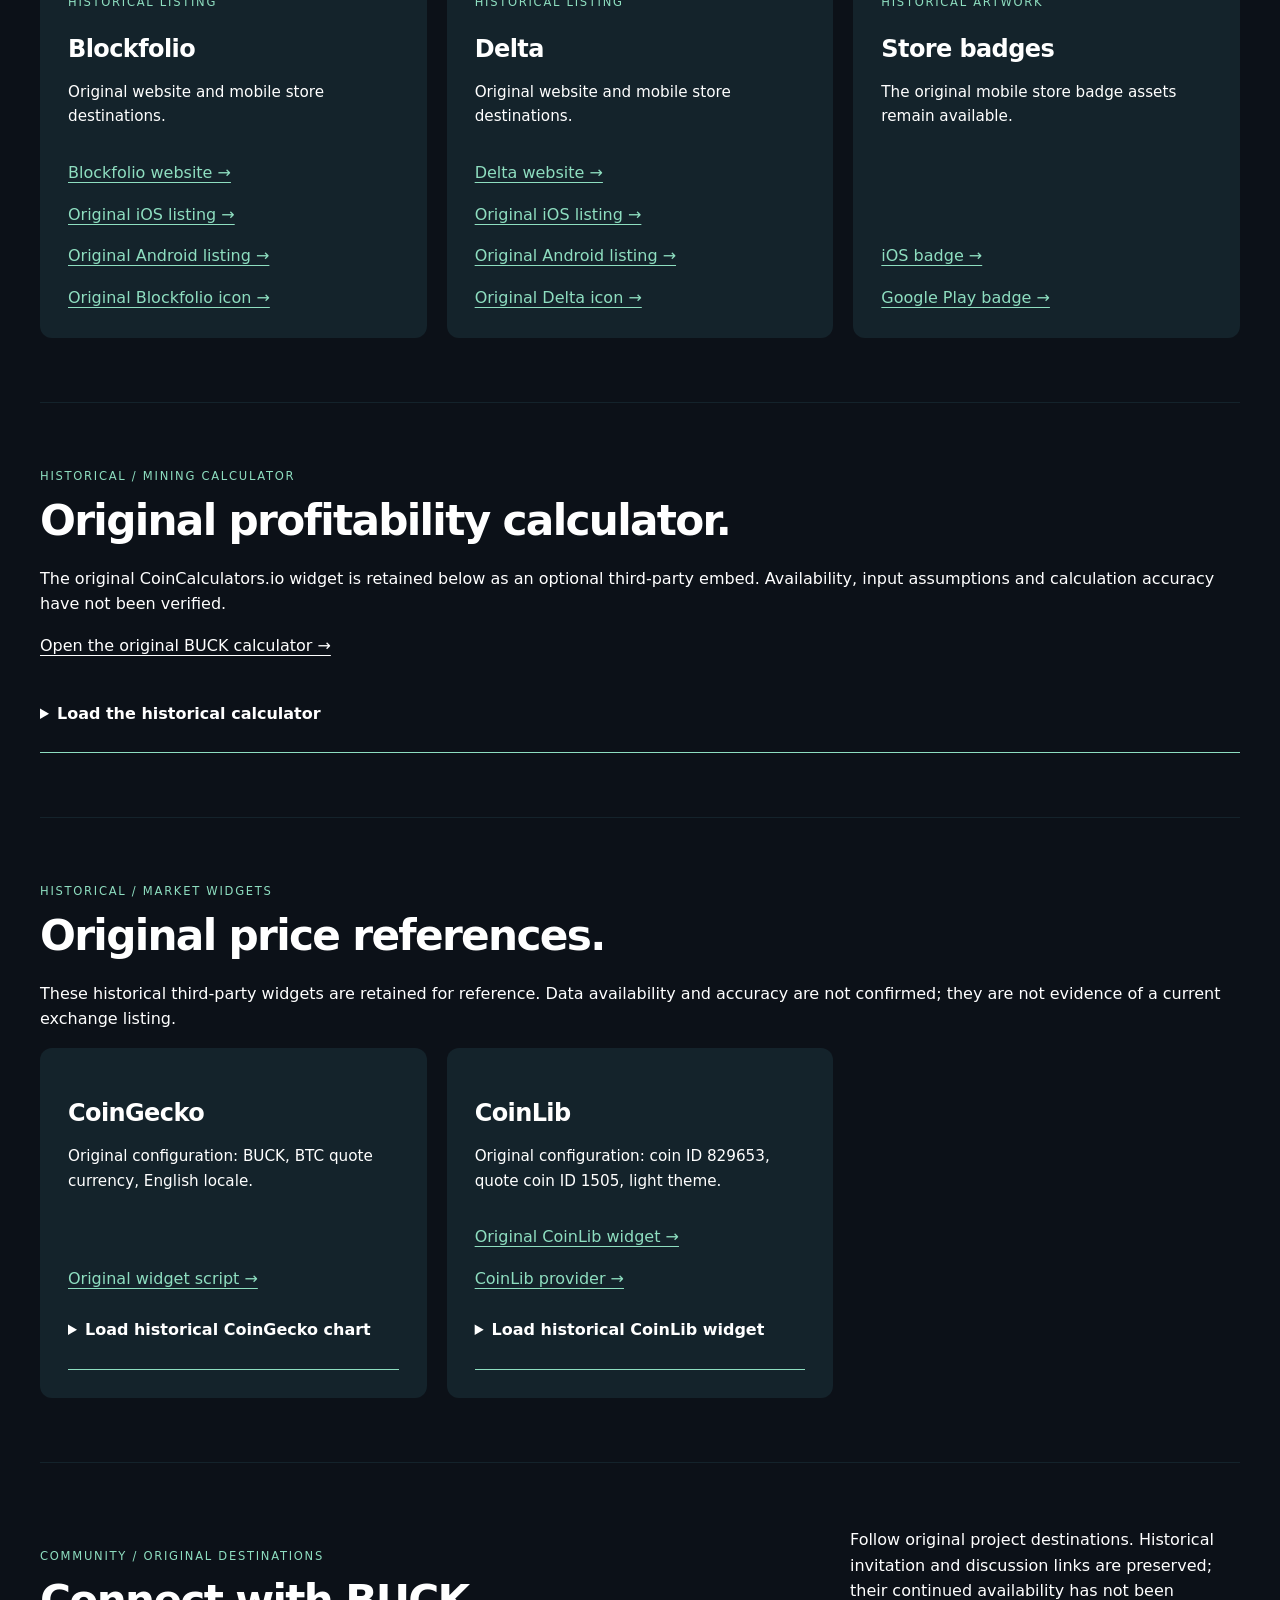
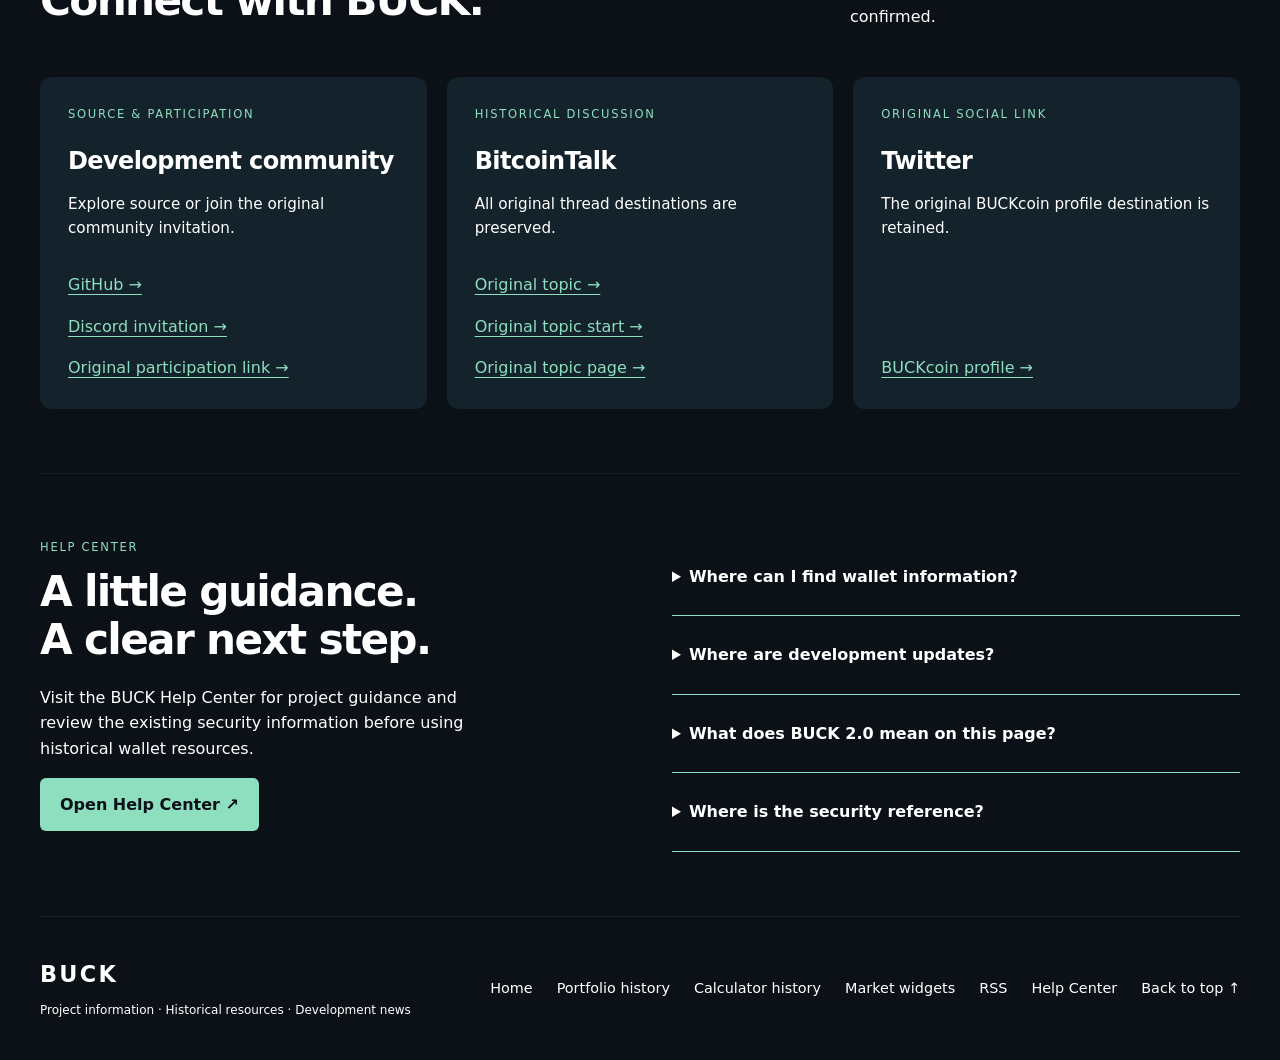
==== commit 8687e56e: "BUCK-WEB-200 / 00H-3A: implement approved homepage and preserve historical resources" ====
--- a/index.html
+++ b/index.html
@@ -1,821 +1,35 @@
 <!doctype html>
 <html lang="en">
-    <head>
-        <meta charset="utf-8">
-        <title>BUCK: The Future of Cryptocurrency</title>
-        <meta name="viewport" content="width=device-width, initial-scale=1">
-        <link href="css/bootstrap.css" rel="stylesheet" type="text/css" media="all" />
-        <link href="css/themify-icons.css" rel="stylesheet" type="text/css" media="all" />
-        <link href="css/flexslider.css" rel="stylesheet" type="text/css" media="all" />
-        <link href="css/theme-green.css?v2.53" rel="stylesheet" type="text/css" media="all" />
-        <link href="css/custom.css" rel="stylesheet" type="text/css" media="all" />
-        <link rel="stylesheet" href="css/font-awesome.min.css">
-        <link href='https://fonts.googleapis.com/css?family=Lato:300,400%7CRaleway:100,400,300,500,600,700%7COpen+Sans:400,500,600' rel='stylesheet' type='text/css'>
-		<link rel="shortcut icon" href="img/favicon.ico.gif">
-<script async src="https://www.googletagmanager.com/gtag/js?id=UA-67801706-16"></script>
-<script>
-  window.dataLayer = window.dataLayer || [];
-  function gtag(){dataLayer.push(arguments);}
-  gtag('js', new Date());
-
-  gtag('config', 'UA-67801706-16');
-</script>
-    </head>
-    <body class="scroll-assist">
-        <div class="nav-container">
-            <a id="top"></a>
-            <nav class="bg-light">
-   <div class="nav-bar">
-      <div class="module left">
-         <a href="index.html">
-         <img class="logo logo-light" alt="BUCK" src="img/logo-light.png" />
-         <img class="logo logo-dark" alt="BUCK" src="img/logo-light.png" />
-         </a>
-      </div>
-      <div class="module widget-handle mobile-toggle right visible-sm visible-xs">
-         <i class="ti-menu"></i>
-      </div>
-      <div class="module-group right">
-         <div class="module left">
-<!-- Menu start -->
-            <ul class="menu">
-               <li> <a href="index.html"> Home</a>
-               </li>
-			   <li><a href="development.html">Development</a></li>
-              <li class="has-dropdown">
-               <a href="#">
-               About
-               </a>
-               <ul>
-                  <li>
-                     <a href="#about">BUCK Parameters</a>
-                  </li>
-                  <li>
-                     <a href="#roadmap">BUCK Dev Roadmap</a>
-                  </li>                  
-                  <li>
-                     <a href="../docs/buck_whitepaper.pdf" target="_blank">BUCK Whitepaper</a>
-                  </li>                                    
-                  <li>
-                     <a href="../logos/logos.html">BUCK Logos!</a>
-                  </li>                  
-                  <li>
-                     <a href="../forexchanges/forexchanges.html">Exchange Integration</a>
-                  </li> 
-                  <li>
-                     <a href="#portfoliotracking">BUCK Portfolio Tracking</a>
-                  </li> 
-                  <li>
-                     <a href="#miningcalculator">BUCK Mining Profitability Calculator</a>
-                  </li> 
-               </ul>
-            </li>
-               <!-- Get started start -->
-               <li class="has-dropdown">
-                  <a href="#getstarted">
-                  Get Started</a>
-<!-- Mega menu start -->
-                  <ul class="mega-menu">
-<!-- Wallets -->
-                     <li>
-                        <ul>
-                           <li>
-                              <span class="title">Wallets</span>
-                           </li>
-                           <li>
-                              <a href="#getstarted"><i class="ti-linux"></i> Apple Mac GUI</a>
-                           </li>                                                                                 
-                           <li>
-                              <a href="#getstarted"><i class="ti-linux"></i> Apple Mac CLI</a>
-                           </li>                                                      
-                           <li>
-                              <a href="#getstarted"><i class="ti-linux"></i> Linux CLI</a>
-                           </li>                           
-                           <li>
-                              <a href="#getstarted"><i class="ti-linux"></i> Windows GUI</a>
-                           </li>                           
-                           <li>
-                              <a href="#getstarted"><i class="ti-linux"></i> Windows CLI</a>
-                           </li>                           
-                        </ul>
-                     </li>
-<!-- Wallets end-->
-<!-- Tools begin -->
-                     <li>
-                        <ul>
-						   <li>
-                              <span class="title">Tools</span>
-                           </li>
-                           <li>
-							<a class="title" href="#tools">Mining Pools</a>
-                           </li>
-                           <li>
-							<a class="title" href="#tools">Exchanges</a>
-                           </li>
-                           <li>
-							<a class="title" href="#tools">Block Explorer</a>
-                           </li>
-              <!--              <li>
-							<a class="title" href="#tools">Tools</a>
-                           </li> -->
-                        </ul>
-                     </li>
-<!-- Tools end -->
-                  </ul>
-<!-- Mega menu end -->
-               </li>
-<!-- Get started end -->
-              <li class="has-dropdown">
-               <a href="#">
-               Mining Pools
-               </a>
-               <ul>
-                  <li>
-                     <a href="https://miningpoolstats.stream/buck" target="_blank">Mining Pool Market</a> 
-                  </li>               
-                  <li>
-                     <a href="https://buckpool.myvnc.com/" target="_blank">BUCK-POOL</a>
-                  </li>                 
-                  <li>
-                     <a href="https://rockpool.cloud/" target="_blank">RockPool</a> 
-                  </li>                 
-               </ul>
-            </li>
-            <li>
-        <a class="title" href="#tools">Exchanges</a>               
-            </li>
-            <li class="has-dropdown">
-               <a href="#">
-               Social
-               </a>
-               <ul>
-                  <li>
-                     <a href="https://bitcointalk.org/index.php?topic=2828707.20" target="_blank">Bitcoin Talk</a>
-                  </li>
-                  <li>
-                     <a href="https://discord.gg/maGFGwYdn4" target="_blank">Discord</a>
-                  </li>
-                 <li>
-                     <a href="https://twitter.com/BUCKcoin" target="_blank">Twitter</a>
-                  </li>
-               </ul>
-            </li>
-            </ul>
-         </div>
-      </div>
-   </div>
-</nav>
-        </div>
-        <div class="main-container">
-            <section class="image-slider slider-all-controls controls-inside parallax pt0 pb0 height-70">
-		        <ul class="slides">
-                    <li class="overlay image-bg">
-		                <div class="background-image-holder">
-		                    <img alt="BUCK" class="background-image" src="img/bgecl5.jpg">
-		                </div>
-		                <div class="container v-align-transform">
-		                    <div class="row text-center">
-		                        <div class="col-md-10 col-md-offset-1">   
-		                         <img alt="BUCK" src="img/logo-coin-hr.png" class="image-large-2" style="max-width: 250px" />                             
-		                         <div style="margin-top: 25px">
-		                         <h2 class="mb-xs-16">Crypto Evolved</h2>
-                                <p class="lead mb40">
-                                The Future of Cryptocurrency.
-								<br>Overwinter + Sapling.
-                                <br>Store of value. Blazing fast speed. Transactional security.
-		                            </p>
-		                        </div>
-		                        </div>
-		                    </div>
-		                </div>
-		            </li>
-					<li class="overlay image-bg">
-		                <div class="background-image-holder">
-		                    <img alt="image" class="background-image" src="img/bgecl3.jpg">
-		                </div>
-		                <div class="container v-align-transform">
-		                    <div class="row text-center">
-		                        <div class="col-md-10 col-md-offset-1">
-                                    <i class="ti-stats-up icon"></i>
-		                            <h2 class="mb-xs-16"><br>Sapling + Overwinter</h2>
-		                            <p class="lead mb40">
-		                                Upgraded to the best parameters in crypto.
-		                            </p>
-		                            <a class="btn btn-lg btn-filled" href="#getstarted">Get Started</a>
-		                        </div>
-		                    </div>
-		                </div>
-		            </li>
-		            <li class="overlay image-bg">
-		                <div class="background-image-holder">
-		                    <img alt="image" class="background-image" src="img/bgecl2.jpg">
-		                </div>
-		                <div class="container v-align-transform">
-		                    <div class="row text-center">
-		                        <div class="col-md-10 col-md-offset-1">
-                                    <i class="ti-hummer icon"></i>
-		                            <h2 class="mb-xs-16"><br>Frictionless Transaction Platform</h2>
-		                            <p class="lead mb40">
-		                                BUCK: a 100% decentralized and open-source cryptocurrency.<br>No Founders tax. No centralized transaction taxes. Inspired by Bitcoin.
-		                            </p>
-		                            <a class="btn btn-lg btn-filled" href="#getstarted">Get Started</a>
-		                        </div>
-		                    </div>
-		                </div>
-		            </li>
-                    <li class="overlay image-bg">
-		                <div class="background-image-holder">
-		                    <img alt="image" class="background-image" src="img/bgecl3.jpg">
-		                </div>
-		                <div class="container v-align-transform">
-		                    <div class="row text-center">
-		                        <div class="col-md-10 col-md-offset-1">
-                                    <i class="ti-stats-up icon"></i>
-		                            <h2 class="mb-xs-16"><br>Blazing Fast Speed</h2>
-		                            <p class="lead mb40">
-		                                Fast block time means blazing fast transaction speed.
-		                            </p>
-		                            <a class="btn btn-lg btn-filled" href="#getstarted">Get Started</a>
-		                        </div>
-		                    </div>
-		                </div>
-		            </li>
-                    <li class="overlay image-bg">
-		                <div class="background-image-holder">
-		                    <img alt="BUCK" class="background-image" src="img/bgecl4.jpg">
-		                </div>
-		                <div class="container v-align-transform">
-		                    <div class="row text-center">
-		                        <div class="col-md-10 col-md-offset-1">
-                                    <i class="ti-panel icon"></i>
-		                            <h2 class="mb-xs-16"><br>Transactional Security</h2>
-		                            <p class="lead mb40">
-		                                BUCK utilizes ZeroCash technology zkSNARKs for perfect transactional security.
-		                            </p>
-		                            <a class="btn btn-lg btn-filled" href="#getstarted">Get Started</a>
-		                        </div>
-		                    </div>
-		                </div>
-		            </li>
-		        </ul>
-		    </section>
-         <section class="bg-light">
-                <div class="container">
-                <div class="col-sm-12 text-center">
-                            <h4 class="uppercase mb30">Exchanges</h4>
-                        </div>                                   
-                        <div class="row" style="margin-top:45px; width: 70%; margin-left: auto; margin-right: auto">
-                        <div class="col-sm-12 text-center">
-                            <div class="image-tile outer-title text-center">
-                                <a href="https://altmarkets.io/trading/buckbtc">
-                                <img alt="XXXXXXX" src="img/XXXXXXX.png" style="max-width: 350px;"> 
-                                </a>
-                            </div>
-                        </div>
-                    </div>
-                </div>
-            </section>		     
-            <section class="pt0 pb60 pt-xs-0 pb-xs80 bg-secondary">
-                <div class="container">
-                    <div class="row">
-                      <div class="col-sm-12 text-center" style="padding-top: 60px;">
-                      </div>
-                    </div>
-                    <div class="row">
-                        <div class="col-sm-12 text-center" style="padding-top: 40px;">
-                            <ul class="list-inline social-list mb24 spread-children-large">
-                                <li class="fade-on-hover">
-                                    <a href="https://github.com/buckcoin/buck" target="_blank">
-                                        <i class="fa fa-github-alt fa-5x"></i>
-                                        <br>
-                                        <span style="color:#292929">GITHUB</span>
-                                    </a>
-                                </li>
-                               <!--  <li class="fade-on-hover">
-                                    <a href="https://www.reddit.com/"target="_blank">
-                                        <i class="fa fa-reddit-alien fa-5x"></i>
-                                    </a>
-                                </li> -->
-                                <li class="fade-on-hover">
-                                    <a href="https://discord.gg/maGFGwYdn4" target="_blank">
-                                        <i class="fa fa-comments fa-5x"></i>
-                                        <br>
-                                        <span style="color:#292929">DISCORD</span>
-                                    </a>
-                                <li class="fade-on-hover">
-                                    <a href="https://bitcointalk.org/index.php?topic=2828707" target="_blank">
-                                        <i class="fa fa-comments fa-5x"></i>
-                                        <br>
-                                        <span style="color:#292929">BITCOINTALK</span>
-                                    </a>
-                                </li>
-                                <li class="fade-on-hover">
-                                    <a href="https://twitter.com/BUCKcoin" target="_blank">
-                                        <i class="fa fa-twitter-square fa-5x"></i>
-                                        <br>
-                                        <span style="color:#292929">TWITTER</span>
-                                    </a>
-                                </li>                                
-                            </ul>
-                        </div>
-                    </div>
-                </div>
-            </section>                  
-            <section id="about" class="bg-light">
-                <div class="container">
-                    <div class="row">
-                        <div class="col-sm-8 col-sm-offset-2 text-center">
-                            <h3 class="mb16 uppercase">BUCK Parameters</h3>
-                            <div class="testimonials text-slider slider-arrow-controls">
-                                <ul class="slides">
-                                    <li>
-                                        <p class="lead"><span style="font-weight:600">BUCK Algorithm:</span> Equihash
-                                        </p>
-                                    </li>                                
-                                    <li>
-                                        <p class="lead"><span style="font-weight:600">Block Time:</span> 2.5 Minutes
-                                        </p>
-                                    </li>
-                                    <li>
-                                        <p class="lead"><span style="font-weight:600">Block Size:</span> 2.0 mb
-                                        </p>
-                                    </li>                                    
-                                    <li>
-                                        <p class="lead"><span style="font-weight:600">Miner's Block Reward:</span> 1,000 Coins
-                                        </p>
-                                    </li>
-                                    <li>
-                                        <p class="lead"><span style="font-weight:600">Halving Interval:</span> Block 500,000
-                                        </p>
-                                    </li>
-                                    <li>
-                                        <p class="lead"><span style="font-weight:600">Maximum Coin Supply:</span> 1 Billion BUCK
-                                        </p>
-                                    </li>                                                                                                    
-                                </ul>
-                            </div>
-                        </div>
-                    </div>
-                </div>
-            </section>             
-            <section class="bg-secondary">
-                <div class="container">
-                    <div class="row">
-                        <div class="col-md-5 col-md-offset-1 text-right text-left-xs col-sm-5">
-                            <h1 class="uppercase mb24 bold italic">BUCK</h1>
-                            <h5 class="uppercase italic fade-1-4">BUCK is the future.<br> The ultimate cryptocurrency.</h5>
-                            <hr class="visible-xs">
-                        </div>
-                        <div class="col-md-5 col-sm-7">
-                            <p>
-                                The zkSNARKs Zero-knowledge proving scheme is a decentralized and open-source technology that offers privacy and selective transparency of transactions.
-                            </p>
-                            <p>
-                                BUCK utilizes Overwinter and Sapling parameters.
-                            </p>
-                            <p>
-                                BUCK provides near instant settlement with the option for unshielded and shielded transactions. Transaction fees for most transactions are 0.0001 BUCK. With low transaction fees and its limited 1 billion coin maximum supply, BUCK is the perfect transaction platform for now and the future. 
-                            </p>
-                            <p>
-                                BUCK utilizes the same parameters produced in the Zcash secure trusted setup meeting <a href="https://z.cash/blog/the-design-of-the-ceremony.html" target="_blank">(source)</a>. 
-                            </p>
-                        </div>
-                    </div>
-                </div>
-            </section>           
-            <section class="bg-light">
-                <div class="container">
-                    <div class="row">
-                        <div class="col-sm-8 col-sm-offset-2 text-center">
-                            <h3 class="mb16 uppercase">Why BUCK?</h3>
-                            <div class="testimonials text-slider slider-arrow-controls">
-                                <ul class="slides">
-                                    <li>
-                                        <p class="lead">"BUCK is the best implementation of Zerocash technology, period."</p>
-                                    </li>
-                                    <li>
-                                        <p class="lead">"The perfect transaction platform with blazing fast speed."</p>
-                                    </li>
-                                    <li>
-                                        <p class="lead">"BUCK is the next Bitcoin: its technology and parameters make it the perfect transaction platform and store of value."</p>
-                                    </li>
-                                </ul>
-                            </div>
-                        </div>
-                    </div>
-                </div>
-            </section>
-            <section id="getstarted" class="bg-secondary">
-                <div class="container">
-                    <div class="row">
-                        <div class="col-sm-12 text-center">
-                            <h4 class="uppercase mb80">Get started</h4>
-                        </div>
-                    </div>
-                    <div class="row">
-                        <div class="col-md-4 col-sm-6">
-                            <div class="image-tile outer-title text-center">
-                                <i class="fa fa-windows fa-5x" aria-hidden="true"></i>
-                                <div class="title mb16">
-                                    <h5 class="uppercase mb0"><br>Windows GUI <br>Wallet</h5>
-                                    <span></span>
-                                </div>
-                                <div class="content text-center">
-                                    <a class="btn btn-lg" href="https://github.com/BuckCoin/buck-gui-wallet-win/releases/download/4.0.4/buck-windows-gui-wallet_4.0.4_win64-BETA.zip" style="margin-bottom:15px">Download Now</a>
-                                </div>                                
-                                 <div class="title mb16">
-                                    <a href="https://github.com/BuckCoin/buck-gui-wallet-win/releases" style="color:#6b6b6b; font-weight:300" target="_blank">View on Github</a>
-                                    <span></span>
-                                </div>                                
-                            </div>
-                        </div>                                                
-                        <div class="col-md-4 col-sm-6">
-                            <div class="image-tile outer-title text-center">
-                                <i class="fa fa-apple fa-5x" aria-hidden="true"></i>
-                                <div class="title mb16">
-                                    <h5 class="uppercase mb0"><br>Apple Mac GUI <br>Wallet</h5>
-                                    <span></span>
-                                </div>
-                                <div class="content text-center">
-                                    <a class="btn btn-lg" href="https://github.com/BuckCoin/buck" style="margin-bottom:15px">Download Now</a>
-                                </div>
-                          <div class="title mb16">
-                                    <a href="https://github.com/BuckCoin/buck" style="color:#6b6b6b; font-weight:300" target="_blank">View on Github</a>
-                                    <span></span>
-                                </div> 
-                            </div>
-                        </div>                          
-                        <div class="col-md-4 col-sm-6">
-                            <div class="image-tile outer-title text-center">
-                                <i class="fa fa-linux fa-5x" aria-hidden="true"></i>
-                                <div class="title mb16">
-                                    <h5 class="uppercase mb0"><br>Linux CLI <br>Wallet</h5>
-                                    <span></span>
-                                </div>
-                                <div class="content text-center">
-                                    <a class="btn btn-lg" href="https://github.com/BuckCoin/buck/releases/download/4.0.4/buck_linux_compiled_cli_wallet_node_v_4_0_4.zip" style="margin-bottom:15px" target="_blank">Download Now</a>
-                                </div>    
-                                <div class="title mb16">
-                                    <a href="https://github.com/buckcoin/buck" style="color:#6b6b6b; font-weight:300" target="_blank">View on Github</a>
-                                    <span></span>
-                                </div>                          
-                            </div>
-                        </div>                    
-                    </div>
-                                        <div class="row">
-                        <div class="col-sm-12 text-center">
-                            <h5 class="uppercase mb80">Advanced Wallets Linked Below</h5>
-                        </div>
-                    </div>
-                </div>
-                 <div id="tools" class="container">
-                    <div class="row">
-                        <div class="col-sm-12">
-                            <ul class="accordion accordion-1">
-                                <li>
-                                    <div class="title">
-                                        <span>Mining Pools</span>
-                                    </div>
-                                    <div class="content text-center">
-                                        <p>
-                                            <a href="https://miningpoolstats.stream/buck" target="_blank">Mining Pool Market List</a>
-                                        <br>
-                                            <a href="https://buckpool.myvnc.com/" target="_blank">BUCK-POOL</a>
-                                        <br>                                      
-                                            <a href="https://rockpool.cloud/" target="_blank">RockPool</a>  
-                                        <br>   
-                                            
-                                        </p>
-                                    </div>
-                                </li>
-                                <li>
-                                    <div class="title">
-                                        <span>Exchanges</span>
-                                    </div>
-                                    <div class="content text-center">
-                        <div class="row" style="margin-top:45px">
-                        <div class="col-sm-12 text-center">
-                            <div class="image-tile outer-title text-center">
-                                <a href="https://altmarkets.io/trading/buckbtc">
-                                <img alt="XXXXXXX" src="img/XXXXXXX.png" style="max-width: 350px;"> 
-                                </a>
-                            </div>
-                        </div>                     
-                        </div>
-                                    </div>
-                                </li>
-                                <li>
-                                    <div class="title">
-                                        <span>Block explorers</span>
-                                    </div>
-                                    <div class="content text-center">
-                          <div class="col-md-4 col-sm-6" style="width:auto; float:none; margin-top: 25px">
-                            <div class="image-tile outer-title text-center">
-                                <i class="fa fa-chrome fa-5x" aria-hidden="true"></i>
-                                <div class="title mb16" style="background:none; padding-left:13px">
-                                    <h5 class="uppercase mb0"><br>Block Explorer<br></h5>
-                                    <span></span>
-                                </div>
-                                <div class="content text-center" style="border:none">
-                                    <a class="btn btn-lg" href="http://explorer.buck.red/">View Block Explorer</a>
-                                </div>
-                            </div>
-                        </div> 
-                        </div>
-                                </li>
-                                <!--<li>
-                                    <div class="title">
-                                        <span>Tools</span>
-                                    </div>
-                                    <div class="content text-center">
-                                        <p>
-                                            WhatToMine.com
-                                        <br>
-                                        <a class="btn btn-sm btn-icon" href="https://whattomine.com/" target="_blank">
-                                            <i class="fa fa-link"></i>
-                                        </a>
-                                        </p>
-                                        </div>
-                                </li>  -->                                
-                                <li>
-                                    <div id="roadmap" class="title">
-                                        <span>BUCK Development Roadmap</span>
-                                    </div>
-                                    <div class="content text-center">
-                                    <div class="col-sm-12 text-center">    
-                                        <br>
-                                        <br>
-                               <div class="row text-center">		                        
-                                  <img alt="BUCK" src="img/roadmap-q1.png" class="image-large-3"/>                                        
-                               </div>		                            
-                                    </div> 
-                                    </div>
-                                </li>
-                                
-                            <li>
-                                    <div id="roadmap" class="title">
-                                        <span>All BUCK Wallets</span>
-                                    </div>
-                                    <div class="content text-center">
-                                        <p>
-                                    <div class="col-sm-12 text-center">    
-                        <div class="row">
-                        <div class="col-md-4 col-sm-6">
-                            <div class="image-tile outer-title text-center">
-                                <i class="fa fa-linux fa-5x" aria-hidden="true"></i>
-                                <div class="title mb16" style="background:none; padding-left:13px">
-                                    <h5 class="uppercase mb0"><br>Linux CLI <br>Wallet</h5>
-                                    <span></span>
-                                </div>
-                                <div class="content text-center" style="border:none">
-                                    <a class="btn btn-lg" href="https://github.com/BuckCoin/buck/releases/download/4.0.4/buck_linux_compiled_cli_wallet_node_v_4_0_4.zip">Download Now</a>
-                                </div>                              
-                            </div>
-                        </div>
-                        <div class="col-md-4 col-sm-6">
-                            <div class="image-tile outer-title text-center">
-                                <i class="fa fa-windows fa-5x" aria-hidden="true"></i>
-                                <div class="title mb16" style="background:none; padding-left:13px">
-                                    <h5 class="uppercase mb0"><br>Windows GUI <br>Wallet</h5>
-                                    <span></span>
-                                </div>
-                                <div class="content text-center" style="border:none">
-                                    <a class="btn btn-lg" href="https://github.com/BuckCoin/buck-gui-wallet-win/releases"></i>Download Now</a>
-                                </div>
-                            </div>
-                        </div>                        
-                        <div class="col-md-4 col-sm-6">
-                            <div class="image-tile outer-title text-center">
-                                <i class="fa fa-windows fa-5x" aria-hidden="true"></i>
-                                <div class="title mb16" style="background:none; padding-left:13px">
-                                    <h5 class="uppercase mb0"><br>Windows CLI <br>Wallet</h5>
-                                    <span></span>
-                                </div>
-                                <div class="content text-center" style="border:none">
-                                    <a class="btn btn-lg" href="https://github.com/BuckCoin/buck-gui-wallet-win/releases">Download Now</a>
-                                </div>
-                            </div>
-                        </div>
-                        <div class="col-md-4 col-sm-6">
-                            <div class="image-tile outer-title text-center">
-                                <i class="fa fa-apple fa-5x" aria-hidden="true"></i>
-                                <div class="title mb16" style="background:none; padding-left:13px">
-                                    <h5 class="uppercase mb0"><br>Apple Mac GUI <br>Wallet</h5>
-                                    <span></span>
-                                </div>
-                                <div class="content text-center" style="border:none">
-                                    <a class="btn btn-lg" href="https://github.com/BuckCoin/buck">Download Now</a>
-                                </div>
-                            </div>
-                        </div>
-                        <div class="col-md-4 col-sm-6">
-                            <div class="image-tile outer-title text-center">
-                                <i class="fa fa-apple fa-5x" aria-hidden="true"></i>
-                                <div class="title mb16" style="background:none; padding-left:13px">
-                                    <h5 class="uppercase mb0"><br>Apple Mac CLI <br>Wallet</h5>
-                                    <span></span>
-                                </div>
-                                <div class="content text-center" style="border:none">
-                                    <a class="btn btn-lg" href="https://github.com/BuckCoin/buck">Download Now</a>
-                                </div>
-                            </div>
-                          </div>                        
-                    </div>                                                           
-                        </div> 
-                </div>
-                </li>
-                <li>
-                <div id="portfoliotracking" class="title">
-                                        <span>BUCK Portfolio Tracking</span>
-                                    </div>
-                <div class="content text-center" style="border-bottom:none">
-                        <div class="row" style="margin-top:45px">
-                                        <div class="col-sm-12 text-center">
-                            <h5 class="uppercase mb30">TRACK YOUR BUCK PORTFOLIO WITH BLOCKFOLIO</h5>
-                        </div>  
-                        <div class="col-sm-12 text-center">
-                        <a href="https://www.blockfolio.com/" target="_blank">                                                                                                                                
-                        <img alt="For iOS" src="img/blockfolio_icon.png" style="width:auto; margin-bottom: 55px;border-radius: 10px;border:1px"> 
-                        </a>
-                        </div> 
-                        <div class="col-md-6 col-sm-6">
-                            <div class="image-tile outer-title text-center">
-                                <a href="https://itunes.apple.com/us/app/blockfolio-bitcoin-altcoin/id1095564685?mt=8" target="_blank">
-                                <img alt="iOS" src="img/itunes_icon.svg" style="width:175px"> 
-                                </a>                             
-                            </div>
-                        </div>
-                        <div class="col-md-6 col-sm-6">
-                            <div class="image-tile outer-title text-center">
-                                <a href="https://play.google.com/store/apps/details?id=com.blockfolio.blockfolio" target="_blank">
-                                <img alt="Google Play" src="img/googleplay_icon.svg" style="width:175px"> 
-                                </a>                            
-                            </div>
-                        </div>                        
-                        </div>
-                                    </div>
-                <div class="content text-center">
-                        <div class="row" style="margin-top:45px">
-                                        <div class="col-sm-12 text-center">
-                            <h5 class="uppercase mb30">TRACK YOUR BUCK PORTFOLIO WITH DELTA</h5>
-                        </div>  
-                        <div class="col-sm-12 text-center">
-                        <a href="https://getdelta.io" target="_blank">                                                                                                                                
-                        <img alt="For iOS" src="img/delta_icon.png" style="width:auto; margin-bottom: 55px;border-radius: 10px;border:1px"> 
-                        </a>
-                        </div> 
-                        <div class="col-md-6 col-sm-6">
-                            <div class="image-tile outer-title text-center">
-                                <a href="https://itunes.apple.com/app/delta-crypto-ico-portfolio/id1288676542" target="_blank">
-                                <img alt="iOS" src="img/itunes_icon.svg" style="width:175px"> 
-                                </a>                             
-                            </div>
-                        </div>
-                        <div class="col-md-6 col-sm-6">
-                            <div class="image-tile outer-title text-center">
-                                <a href="https://play.google.com/store/apps/details?id=io.getdelta.android" target="_blank">
-                                <img alt="Google Play" src="img/googleplay_icon.svg" style="width:175px"> 
-                                </a>                            
-                            </div>
-                        </div>                        
-                        </div>
-                                    </div>
-                                </li>
-                <li>
-                <div id="miningcalculator" class="title">
-                                        <span>BUCK Mining Profitability Calculator</span>
-                </div>
-                <div class="content text-center">
-                        <div class="row" style="margin-top:45px">
-                                        <div class="col-sm-12 text-center">
-                            <h5 class="uppercase mb30">CoinCalculators.io BUCK Mining Profitability Calculator</h5>
-                        </div>                         
-                        <div class="col-sm-12 text-center">  
-                        <iframe src=https://www.coincalculators.io/widget.aspx?crypto=buck height ="270" width="325" frameBorder="0" style="overflow:hidden;" scrolling="no" ></iframe>
-                        </div>
-                        </div>
-                        </div>
-                 </li>                                  
-                        </ul>
-                        </div>
-                    </div>
-                </div>
-            </section>          
-            <section class="pt0 pb64">
-                <div class="container">
-                    <div class="row">
-                        <div class="col-sm-12 text-center">
-                             <br>
-                            <h2 class="mb8">Participate in the development</h2>
-                            <p class="lead mb40">
-                                Join the development community
-                            </p>
-                            <a class="btn btn-filled btn-lg mb0" href="https://discord.com/invite/maGFGwYdn4" target="_blank">Participate</a>
-                        </div>
-                    </div>
-                    <div class="embelish-icons">
-                        <i class="ti-marker"></i>
-                        <i class="ti-layout"></i>
-                        <i class="ti-ruler-alt-2"></i>
-                        <i class="ti-eye"></i>
-                        <i class="ti-signal"></i>
-                        <i class="ti-pulse"></i>
-                        <i class="ti-marker"></i>
-                        <i class="ti-layout"></i>
-                        <i class="ti-ruler-alt-2"></i>
-                        <i class="ti-eye"></i>
-                        <i class="ti-signal"></i>
-                        <i class="ti-pulse"></i>
-                    </div>
-                </div>
-            </section>
-            <footer class="footer-1 bg-secondary">
-                <div id="widgets" class="container">
-                    <div class="row">
-                        <div class="col-md-4">
-                        <div class="widget">
-                            <script src="https://widgets.coingecko.com/coingecko-coin-price-chart-widget.js"></script>
-<coingecko-coin-price-chart-widget currency="btc" coin-id="buck" locale="en" height="200" width="350"></coingecko-coin-price-chart-widget>
-                        </div>
-                        </div>
-                        <div class="col-md-4">
-                            <div class="widget">
-                                <div style="font-family: Verdana, Tahoma, Arial, sans-serif;font-size: 10px;color: #C9C6BD;text-align: right;padding: 0;margin-left: auto;margin-right: auto;;width: 354px;border: 2px solid #ddd!important;"><iframe src="https://widget.coinlib.io/widget?type=single&theme=light&coin_id=829653&pref_coin_id=1505" width="350" height="165" scrolling="auto" marginwidth="0" marginheight="0" frameborder="0" border="0" style="border:0;margin:0;padding:0;"></iframe>powered by&nbsp;<a href="https://coinlib.io" target="_blank" style="font-size:10px; color:#C9C6BD; text-decoration:none;">CoinLib</a>&nbsp;</div>
-                            </div>
-                        </div>
-                        <div class="col-md-4">
-                            <div class="widget">
-                                <h6 class="title">Links</h6>
-                                <hr>
-                                <ul class="link-list">
-                                    <li>
-                                        <a href="https://github.com/buckcoin/buck">github.com/buck</a>
-                                    </li>                                    
-                                    <li>
-                                        <a href="https://discord.com/invite/maGFGwYdn4">discord.gg/G5KrsBz</a>
-                                    </li>
-                                    <li>
-                                        <a href="https://bitcointalk.org/index.php?topic=2828707.0">bitcointalk.org/index.php?topic=2828707.0</a>
-                                    </li>
-                                    <li>
-                                        <a href="https://twitter.com/BUCKcoin">twitter.com/BUCKcoin</a>
-                                    </li>
-                                </ul>
-                            </div>
-                        </div>
-                    </div>
-                    <div class="row">
-                        <div class="col-sm-6">
-                            <span class="sub">BUCK - 2019</span>
-                        </div>
-                        <div class="col-sm-6 text-right">
-                            <ul class="list-inline social-list">
-                                <li>
-                            <a href="https://github.com/buckcoin/buck" target="_blank">
-                                <i class="fa fa-github-alt fa-2x"></i>
-                            </a>
-                        </li>                        
-                        <li>
-                            <a href="https://discord.com/invite/maGFGwYdn4" target="_blank">
-                                <i class="fa fa-comments fa-2x"></i>
-                            </a>
-                        </li>
-                        <li>
-                            <a href="https://bitcointalk.org/index.php?topic=2828707.0" target="_blank">
-                                <i class="fa fa-comments fa-2x"></i>
-                            </a>
-                        </li>                        
-                        <li>
-                            <a href="https://twitter.com/BUCKcoin" target="_blank">
-                                <i class="fa fa-twitter-square fa-2x"></i>
-                            </a>
-                        </li>
-                            </ul>
-                        </div>
-                    </div>
-                </div>
-                <a class="btn btn-sm fade-half back-to-top inner-link" href="#top">Top</a>
-            </footer>
-        </div>
-        <div class="modal-strip bg-white">
-            <div class="container">
-                <div class="row">
-                    <div class="col-sm-12 overflow-hidden">
-                        <i class="ti-announcement icon icon-sm pull-left color-primary"></i>
-                        <p class="mb0 pull-left">
-                            <strong>BUCK is a Zcash fork started from a new Genesis block</strong> | private, decentralized, blazing fast, open source. The Future of Cryptocurrency.</p>                        
-                    </div>
-                </div>
-            </div>
-        </div>
-        <script src="js/jquery.min.js"></script>
-        <script src="js/bootstrap.min.js"></script>
-        <script src="js/flexslider.min.js"></script>
-        <script src="js/lightbox.js"></script>
-        <script src="js/masonry.min.js"></script>
-        <script src="js/smooth-scroll.min.js"></script>
-        <script src="js/parallax.js"></script>
-        <script src="js/scripts.js"></script>
-    </body>
+<head>
+  <meta charset="utf-8">
+  <meta name="viewport" content="width=device-width, initial-scale=1">
+  <meta name="description" content="Explore BUCK project information, historical wallet resources, development news, security information and community links.">
+  <meta name="theme-color" content="#0C1118">
+  <title>BUCK — Project, Wallets & Development</title>
+  <link rel="stylesheet" href="css/buck-web.css">
+  <link rel="icon" href="img/favicon.ico.gif">
+  <link rel="alternate" type="application/rss+xml" title="BUCK Development" href="development.xml">
+</head>
+<body id="top">
+  <a class="skip-link" href="#main">Skip to content</a>
+  <header class="site-header container">
+    <a class="brand" href="#top" aria-label="BUCK home">
+      <span class="notranslate" translate="no">BUCK</span>
+    </a>
+    <nav aria-label="Main navigation">
+      <ul><li><a href="#wallets">Wallets</a></li><li><a href="#development">Development</a></li><li><a href="#resources">Resources</a></li><li><a href="#about">About</a></li><li><a href="https://help.buck.red/">Help Center</a></li></ul>
+    </nav>
+  </header>
+  <main id="main" class="container" tabindex="-1">
+    <section class="hero" aria-labelledby="hero-title">
+      <div><p class="eyebrow">BUCK / Project & resources</p><h1 id="hero-title">BUCK 2.0.<br><span>A clearer way<br>to explore.</span></h1>
+      <p class="hero-copy">Explore the BUCK cryptocurrency project, find wallet information, follow published development and connect with the community.</p>
+      <div class="actions"><a class="button" href="#wallets">Explore wallet information <span aria-hidden="true">↗</span></a><a class="text-link" href="development.html">View development →</a></div></div>
+      <aside class="hero-panel" aria-label="BUCK website identity"><p class="eyebrow">The next chapter in design</p><img class="hero-logo" src="logos/buck-logo-white-coinonly-1000x1000.png" alt="BUCK circular logo" width="160" height="160"><div class="panel-identity"><p class="panel-number" aria-hidden="true">2.0</p><p>Familiar identity.<br>A focused experience.</p></div><div class="panel-note">BUCK 2.0 website identity<br>Read dated development updates for project status.</div></aside>
+    </section>
+<section id="getstarted" class="section" aria-labelledby="wallet-title"><div id="wallets"><div class="section-heading"><div><p class="eyebrow">01 / Wallet information</p><h2><span id="wallet-title">Find your starting point.</span></h2></div><p>Historical wallet references from the original homepage. Platform support, download availability and release safety have not been reverified. Read project guidance before use.</p></div></div><div class="card-grid"><article class="card"><span class="card-label">Historical / Desktop</span><h3>Windows</h3><p>The original homepage linked a Windows GUI 4.0.4 beta archive. Its Windows CLI entry pointed to the same GUI releases page; a separate CLI download is not confirmed.</p><ul class="about-links"><li><a href="https://github.com/BuckCoin/buck-gui-wallet-win/releases/download/4.0.4/buck-windows-gui-wallet_4.0.4_win64-BETA.zip">GUI 4.0.4 beta archive →</a></li><li><a href="https://github.com/BuckCoin/buck-gui-wallet-win/releases">GUI releases / original CLI reference →</a></li></ul></article><article class="card"><span class="card-label">Historical / Desktop</span><h3>macOS</h3><p>The original Mac GUI and CLI entries both linked to the BUCK source repository. These links do not establish an available macOS binary.</p><ul class="about-links"><li><a href="https://github.com/BuckCoin/buck">Mac GUI &amp; CLI source reference →</a></li></ul></article><article class="card"><span class="card-label">Historical / Command line</span><h3>Linux & CLI</h3><p>The original homepage linked a compiled Linux CLI wallet/node archive, version 4.0.4. Verify requirements and project source before using historical software.</p><ul class="about-links"><li><a href="https://github.com/BuckCoin/buck/releases/download/4.0.4/buck_linux_compiled_cli_wallet_node_v_4_0_4.zip">Linux 4.0.4 archive →</a></li><li><a href="https://github.com/buckcoin/buck">Original source link →</a></li><li><a href="https://help.buck.red/">Wallet guidance →</a></li></ul></article></div><p class="section-note">Keep wallet backups secure. Confirm software provenance and current guidance before handling funds.</p></section><section id="development" class="section development-panel" aria-labelledby="development-title"><div><p class="eyebrow">02 / Development news</p><h2 id="development-title">Follow the work.<br>Stay connected.</h2><p><time datetime="2026-10-10">October 10, 2026</time> · Development Update #1</p><h3>Building the Next Generation of BUCK</h3><p>The published update covers Orchard licensing, Zebra architecture assessment, the BUCK consensus baseline and Ironwood research. These are research and planning topics; this homepage announces no new release or network upgrade.</p></div><div class="development-links"><a class="resource-link" href="development-update-001.html">Read Development Update #1 →</a><a class="resource-link" href="development.html">All development updates ↗</a><a class="resource-link" href="development.xml">Subscribe to development RSS ↗</a></div></section><section id="resources" class="section" aria-labelledby="resource-title"><div class="section-heading"><div><p class="eyebrow">03 / Resources</p><h2><span id="resource-title">Explore the foundations.</span></h2></div><p>Original documents, official artwork and technical reference pages remain available.</p></div><div class="card-grid"><article class="card"><span class="card-label">Historical / February 6, 2018</span><h3>Whitepaper</h3><p>The original reference document is preserved unchanged. Its technical claims reflect its publication period.</p><ul class="about-links"><li><a href="docs/buck_whitepaper.pdf">Open whitepaper (PDF) →</a></li></ul></article><article class="card"><span class="card-label">Official identity</span><h3>BUCK logos</h3><p>Explore the original gallery and download the transparent white circular BUCK logo.</p><ul class="about-links"><li><a href="logos/logos.html">Official logo gallery →</a></li><li><a href="logos/buck-logo-white-coinonly-1000x1000.png">White circular logo (PNG) →</a></li></ul></article><article class="card"><span class="card-label">Technical reference</span><h3>Security & integration</h3><p>Read the existing security and exchange integration pages. Network, RPC, API and service details require current verification before use.</p><ul class="about-links"><li><a href="security/security.html">Security information →</a></li><li><a href="forexchanges/forexchanges.html">Exchange integration notes →</a></li></ul></article></div></section><section id="about" class="section" aria-labelledby="about-title"><div class="section-heading"><div><p class="eyebrow">About / Project context</p><h2><span id="about-title">Get to know BUCK.</span></h2></div><p>BUCK is a cryptocurrency project. The original homepage describes a decentralized, open-source Zcash fork started from a new Genesis block.</p></div><div class="card-grid"><article class="card"><span class="card-label">Historical technical summary</span><h3>BUCK Parameters</h3><dl class="parameters"><dt>Algorithm</dt><dd>Equihash</dd><dt>Block time</dt><dd>2.5 minutes</dd><dt>Block size</dt><dd>2.0 MB</dd><dt>Miner’s block reward</dt><dd>1,000 coins</dd><dt>Halving interval</dt><dd>Block 500,000</dd><dt>Maximum supply</dt><dd>1 billion BUCK</dd></dl><p>These are the original homepage values, not a current consensus audit. Verify against project source.</p></article><article id="buck" class="card"><span class="card-label">Historical project description</span><h3>Privacy & transaction context</h3><p>The original description discusses zkSNARKs, selective transparency, Overwinter and Sapling, shielded and unshielded transactions, near-instant settlement, and a typical fee of 0.0001 BUCK. It also describes no founders tax or centralized transaction taxes.</p><p>These historical statements do not confirm current wallet capabilities or network behavior.</p><ul class="about-links"><li><a href="https://z.cash/blog/the-design-of-the-ceremony.html">Original trusted setup source →</a></li><li><a href="https://github.com/BuckCoin/buck">BUCK source →</a></li></ul></article><article class="card"><span class="card-label">Published communications</span><h3>Project status</h3><p>Use dated development news to distinguish published work, research and proposed future directions.</p><ul class="about-links"><li><a href="development.html">Development news →</a></li><li><a href="#roadmap">Historical roadmap →</a></li><li><a href="#tools">Historical services →</a></li></ul></article></div><details><summary>Original project presentation and historical homepage</summary><p>The early homepage used “Crypto Evolved”, “The Future of Cryptocurrency”, “Frictionless Transaction Platform”, and “Why BUCK?” promotional statements. Those slogans and testimonials belong to the original presentation and are not independently verified comparisons or performance claims.</p><ul class="about-links"><li><a href="https://github.com/BuckCoin/buckcoin.github.io/blob/4386c7158a55e62315d6c2db78412c07d2dbb265/index.html">Read the complete original homepage at the verified baseline →</a></li><li><a href="img/logo-coin-hr.png">Original coin artwork →</a></li><li><a href="img/logo-light.png">Original light wordmark →</a></li><li><a href="img/bgecl5.jpg">Original background artwork 1 →</a></li><li><a href="img/bgecl3.jpg">Original background artwork 2 →</a></li><li><a href="img/bgecl2.jpg">Original background artwork 3 →</a></li><li><a href="img/bgecl4.jpg">Original background artwork 4 →</a></li></ul></details></section><section id="tools" class="section" aria-labelledby="tools-title"><div class="section-heading"><div><p class="eyebrow">Historical / Services</p><h2><span id="tools-title">Explorer, pools & exchange references.</span></h2></div><p>Retained destinations from the original homepage. These listings do not confirm present availability, exchange listings or support.</p></div><div class="card-grid"><article class="card"><span class="card-label">Historical / Explorer</span><h3>Block explorer</h3><p>The original explorer URL is retained exactly. Explorer and API references are also preserved in the unchanged integration notes.</p><ul class="about-links"><li><a href="http://explorer.buck.red/">Original block explorer →</a></li><li><a href="forexchanges/forexchanges.html">Integration &amp; API reference →</a></li></ul></article><article class="card"><span class="card-label">Historical / Mining</span><h3>Pool references</h3><p>Original mining pool destinations remain available as references, without confirming that any pool is operating.</p><ul class="about-links"><li><a href="https://miningpoolstats.stream/buck">Mining Pool Market →</a></li><li><a href="https://buckpool.myvnc.com/">BUCK-POOL →</a></li><li><a href="https://rockpool.cloud/">RockPool →</a></li></ul></article><article class="card"><span class="card-label">Historical / Exchange</span><h3>Altmarkets</h3><p>The original homepage linked this BUCK/BTC destination. Its missing placeholder image is replaced by a readable link; no current market or listing is asserted.</p><ul class="about-links"><li><a href="https://altmarkets.io/trading/buckbtc">Original BUCK/BTC destination →</a></li></ul></article></div></section><section id="roadmap" class="section" aria-labelledby="roadmap-title"><div class="section-heading"><div><p class="eyebrow">Historical / 2018-era</p><h2><span id="roadmap-title">The early roadmap.</span></h2></div><p>The original roadmap begins with January 2018. Its milestones and plans are historical context, not a current schedule or confirmation of completion.</p></div><a href="img/roadmap-q1.png"><img class="historical-roadmap" src="img/roadmap-q1.png" alt="Original BUCK roadmap graphic beginning January 2018; open the full-size historical image to read its milestones." loading="lazy"></a><p><a href="img/roadmap-q1.png">Open original roadmap image →</a></p></section><section id="portfoliotracking" class="section" aria-labelledby="portfolio-title"><div class="section-heading"><div><p class="eyebrow">Historical / Portfolio tools</p><h2><span id="portfolio-title">Original tracking references.</span></h2></div><p>The original Blockfolio and Delta listings are retained. Current availability, app identity and BUCK support are not verified.</p></div><div class="card-grid"><article class="card"><span class="card-label">Historical listing</span><h3>Blockfolio</h3><p>Original website and mobile store destinations.</p><ul class="about-links"><li><a href="https://www.blockfolio.com/">Blockfolio website →</a></li><li><a href="https://itunes.apple.com/us/app/blockfolio-bitcoin-altcoin/id1095564685?mt=8">Original iOS listing →</a></li><li><a href="https://play.google.com/store/apps/details?id=com.blockfolio.blockfolio">Original Android listing →</a></li><li><a href="img/blockfolio_icon.png">Original Blockfolio icon →</a></li></ul></article><article class="card"><span class="card-label">Historical listing</span><h3>Delta</h3><p>Original website and mobile store destinations.</p><ul class="about-links"><li><a href="https://getdelta.io">Delta website →</a></li><li><a href="https://itunes.apple.com/app/delta-crypto-ico-portfolio/id1288676542">Original iOS listing →</a></li><li><a href="https://play.google.com/store/apps/details?id=io.getdelta.android">Original Android listing →</a></li><li><a href="img/delta_icon.png">Original Delta icon →</a></li></ul></article><article class="card"><span class="card-label">Historical artwork</span><h3>Store badges</h3><p>The original mobile store badge assets remain available.</p><ul class="about-links"><li><a href="img/itunes_icon.svg">iOS badge →</a></li><li><a href="img/googleplay_icon.svg">Google Play badge →</a></li></ul></article></div></section><section id="miningcalculator" class="section" aria-labelledby="calculator-title"><p class="eyebrow">Historical / Mining calculator</p><h2 id="calculator-title">Original profitability calculator.</h2><p>The original CoinCalculators.io widget is retained below as an optional third-party embed. Availability, input assumptions and calculation accuracy have not been verified.</p><p><a href="https://www.coincalculators.io/widget.aspx?crypto=buck">Open the original BUCK calculator →</a></p><details><summary>Load the historical calculator</summary><iframe class="legacy-embed" title="Historical CoinCalculators BUCK profitability calculator" src="https://www.coincalculators.io/widget.aspx?crypto=buck" width="325" height="270" loading="lazy" sandbox="allow-scripts allow-same-origin" referrerpolicy="no-referrer"></iframe></details></section>
+<section id="widgets" class="section" aria-labelledby="widgets-title"><p class="eyebrow">Historical / Market widgets</p><h2 id="widgets-title">Original price references.</h2><p>These historical third-party widgets are retained for reference. Data availability and accuracy are not confirmed; they are not evidence of a current exchange listing.</p><div class="card-grid"><article class="card"><h3>CoinGecko</h3><p>Original configuration: BUCK, BTC quote currency, English locale.</p><a href="https://widgets.coingecko.com/coingecko-coin-price-chart-widget.js">Original widget script →</a><details><summary>Load historical CoinGecko chart</summary><iframe class="legacy-embed" title="Historical CoinGecko BUCK BTC price chart" width="350" height="240" loading="lazy" sandbox="allow-scripts" referrerpolicy="no-referrer" srcdoc="&lt;!doctype html&gt;&lt;html lang='en'&gt;&lt;meta name='viewport' content='width=device-width,initial-scale=1'&gt;&lt;script src='https://widgets.coingecko.com/coingecko-coin-price-chart-widget.js'&gt;&lt;/script&gt;&lt;coingecko-coin-price-chart-widget currency='btc' coin-id='buck' locale='en' height='200' width='350'&gt;&lt;/coingecko-coin-price-chart-widget&gt;&lt;/html&gt;"></iframe></details></article><article class="card"><h3>CoinLib</h3><p>Original configuration: coin ID 829653, quote coin ID 1505, light theme.</p><a href="https://widget.coinlib.io/widget?type=single&amp;theme=light&amp;coin_id=829653&amp;pref_coin_id=1505">Original CoinLib widget →</a><a href="https://coinlib.io">CoinLib provider →</a><details><summary>Load historical CoinLib widget</summary><iframe class="legacy-embed" title="Historical CoinLib BUCK market widget" src="https://widget.coinlib.io/widget?type=single&amp;theme=light&amp;coin_id=829653&amp;pref_coin_id=1505" width="350" height="165" loading="lazy" sandbox="allow-scripts allow-same-origin" referrerpolicy="no-referrer"></iframe></details></article></div></section><section id="community" class="section" aria-labelledby="community-title"><div class="section-heading"><div><p class="eyebrow">Community / Original destinations</p><h2><span id="community-title">Connect with BUCK.</span></h2></div><p>Follow original project destinations. Historical invitation and discussion links are preserved; their continued availability has not been confirmed.</p></div><div class="card-grid"><article class="card"><span class="card-label">Source & participation</span><h3>Development community</h3><p>Explore source or join the original community invitation.</p><ul class="about-links"><li><a href="https://github.com/buckcoin/buck">GitHub →</a></li><li><a href="https://discord.gg/maGFGwYdn4">Discord invitation →</a></li><li><a href="https://discord.com/invite/maGFGwYdn4">Original participation link →</a></li></ul></article><article class="card"><span class="card-label">Historical discussion</span><h3>BitcoinTalk</h3><p>All original thread destinations are preserved.</p><ul class="about-links"><li><a href="https://bitcointalk.org/index.php?topic=2828707">Original topic →</a></li><li><a href="https://bitcointalk.org/index.php?topic=2828707.0">Original topic start →</a></li><li><a href="https://bitcointalk.org/index.php?topic=2828707.20">Original topic page →</a></li></ul></article><article class="card"><span class="card-label">Original social link</span><h3>Twitter</h3><p>The original BUCKcoin profile destination is retained.</p><ul class="about-links"><li><a href="https://twitter.com/BUCKcoin">BUCKcoin profile →</a></li></ul></article></div></section><section id="help" class="section help-panel" aria-labelledby="help-title"><div><p class="eyebrow">Help Center</p><h2 id="help-title">A little guidance.<br>A clear next step.</h2><p>Visit the BUCK Help Center for project guidance and review the existing security information before using historical wallet resources.</p><a class="button" href="https://help.buck.red/">Open Help Center ↗</a></div><div class="faq"><details><summary>Where can I find wallet information?</summary><p>Review <a href="#getstarted">historical wallet references</a> and <a href="https://help.buck.red/">Help Center guidance</a>. Current platform support and release safety require verification.</p></details><details><summary>Where are development updates?</summary><p>Read <a href="development.html">published development news</a> or subscribe to <a href="development.xml">RSS</a>.</p></details><details><summary>What does BUCK 2.0 mean on this page?</summary><p>BUCK 2.0 identifies this website presentation. It does not announce a wallet release, completed milestone or network upgrade.</p></details><details><summary>Where is the security reference?</summary><p>Read the <a href="security/security.html">original security information</a>. Keep wallet backups secure and confirm software provenance before use.</p></details></div></section>
+  </main>
+  <footer class="site-footer container"><div><strong class="notranslate" translate="no">BUCK</strong><p>Project information · Historical resources · Development news</p></div><nav aria-label="Footer navigation"><a href="index.html">Home</a><a href="#portfoliotracking">Portfolio history</a><a href="#miningcalculator">Calculator history</a><a href="#widgets">Market widgets</a><a href="development.xml">RSS</a><a href="https://help.buck.red/">Help Center</a><a href="#top">Back to top ↑</a></nav></footer>
+</body>
 </html>
-
--- a/css/buck-web.css
+++ b/css/buck-web.css
@@ -0,0 +1,101 @@
+:root {
+  color-scheme: dark;
+  --ink: #0C1118;
+  --surface: #14232B;
+  --mint: #8EDEC0;
+  --white: #FFFFFF;
+}
+* { box-sizing: border-box; }
+html { scroll-behavior: smooth; }
+body { margin: 0; background: var(--ink); color: var(--white); font-family: system-ui, -apple-system, BlinkMacSystemFont, "Segoe UI", sans-serif; line-height: 1.6; }
+a { color: inherit; text-underline-offset: .25em; }
+a:hover { color: var(--mint); }
+a:focus-visible, summary:focus-visible { outline: 3px solid var(--mint); outline-offset: 5px; }
+.container { width: min(1200px, calc(100% - 64px)); margin-inline: auto; }
+.preview-banner { padding: 10px 24px; text-align: center; background: var(--surface); color: var(--mint); font-size: .75rem; }
+.skip-link { position: absolute; left: 16px; top: -100px; padding: 12px; background: var(--mint); color: var(--ink); z-index: 10; }
+.skip-link:focus { top: 12px; }
+.site-header { display: flex; justify-content: space-between; align-items: center; gap: 32px; padding-block: 28px; }
+.brand { display: flex; align-items: center; gap: 16px; text-decoration: none; font-size: 1.8rem; font-weight: 750; letter-spacing: .08em; }
+.brand { white-space: nowrap; }
+nav ul { display: flex; flex-wrap: wrap; gap: 24px; padding: 0; margin: 0; list-style: none; }
+nav a { display: inline-block; padding-block: 10px; text-decoration: none; font-size: .9rem; }
+.hero { display: grid; grid-template-columns: 1.5fr 1fr; gap: 64px; align-items: center; padding-block: 70px 100px; }
+.eyebrow, .card-label { font-size: .72rem; text-transform: uppercase; letter-spacing: .15em; color: var(--mint); }
+h1, h2, h3, p { margin-top: 0; }
+h1 { font-size: clamp(3rem, 6.4vw, 6rem); line-height: 1.06; letter-spacing: -.06em; margin-bottom: 28px; }
+h1 span { color: var(--mint); }
+h2 { font-size: clamp(1.9rem, 3.3vw, 3rem); line-height: 1.15; letter-spacing: -.04em; margin-bottom: 20px; }
+h3 { font-size: 1.5rem; letter-spacing: -.025em; margin-block: 18px 12px; }
+.hero-copy { max-width: 520px; font-size: 1.1rem; }
+.actions { display: flex; flex-wrap: wrap; gap: 20px; align-items: center; margin-top: 32px; }
+.button { display: inline-flex; gap: 20px; align-items: center; padding: 14px 20px; border-radius: 6px; background: var(--mint); color: var(--ink); text-decoration: none; font-weight: 650; }
+.button:hover { background: var(--white); color: var(--ink); }
+.text-link { padding-block: 12px; }
+.hero-panel { background: var(--surface); padding: 36px; border: 1px solid var(--mint); border-radius: 20px; }
+.hero-logo { display: block; width: 160px; max-width: 100%; height: auto; margin: 28px auto 0; object-fit: contain; }
+.panel-identity { display: flex; flex-wrap: wrap; align-items: center; gap: 12px; margin-block: 24px; }
+.panel-number { font-size: clamp(5rem, 7vw, 6rem); line-height: 1.2; color: var(--mint); font-weight: 250; letter-spacing: -.07em; margin: 0; }
+.panel-identity > p:not(.panel-number) { font-size: clamp(1rem, 1.55vw, 1.4rem); margin: 0; }
+.panel-note { border-top: 1px solid var(--mint); padding-top: 20px; font-size: .8rem; }
+.section { padding-block: 64px; border-top: 1px solid var(--surface); scroll-margin-top: 24px; }
+.section-heading { display: flex; justify-content: space-between; gap: 40px; align-items: end; margin-bottom: 32px; }
+.section-heading > p { max-width: 390px; }
+.card-grid { display: grid; grid-template-columns: repeat(3, minmax(0, 1fr)); gap: 20px; }
+.card { display: flex; flex-direction: column; background: var(--surface); border-radius: 12px; padding: 28px; }
+.card p { font-size: .95rem; }
+.card a { margin-top: auto; padding-top: 16px; color: var(--mint); }
+.about-grid { row-gap: 20px; }
+.about-links { margin: auto 0 0; padding: 0; list-style: none; }
+.about-links a { display: inline-block; }
+.about-history { margin-top: 28px; }
+.section-note { font-size: .8rem; margin-top: 20px; }
+.development-panel, .help-panel { display: grid; grid-template-columns: 1fr 1fr; gap: 64px; }
+.development-panel > div > p:not(.eyebrow), .help-panel > div > p:not(.eyebrow) { max-width: 460px; }
+.development-links { align-self: center; }
+.resource-link { display: flex; justify-content: space-between; gap: 20px; padding: 22px 0; border-bottom: 1px solid var(--mint); text-decoration: none; font-size: 1.1rem; }
+.development-links .card-label { display: block; margin-top: 24px; }
+details { border-bottom: 1px solid var(--mint); padding-block: 18px; }
+summary { cursor: pointer; font-weight: 600; padding: 8px 0; }
+details p { margin: 16px 0 8px; font-size: .95rem; }
+details a { color: var(--mint); }
+.site-footer { display: flex; justify-content: space-between; gap: 32px; border-top: 1px solid var(--surface); padding-block: 40px; }
+.site-footer strong { font-size: 1.4rem; letter-spacing: .1em; }
+.site-footer p { font-size: .75rem; margin-block: 8px 0; }
+.site-footer nav { display: flex; flex-wrap: wrap; align-items: center; gap: 24px; }
+@media (max-width: 900px) {
+  .site-header { align-items: start; flex-direction: column; gap: 16px; }
+  .hero { gap: 32px; padding-block: 40px 64px; }
+  .hero-panel { padding: 24px; }
+  .card { padding: 22px; }
+  .section-heading { display: block; }
+  .development-panel, .help-panel { gap: 32px; }
+}
+@media (max-width: 600px) {
+  .container { width: calc(100% - 32px); }
+  .preview-banner { padding-inline: 16px; }
+  .hero-logo { width: clamp(112px, 32vw, 128px); }
+  nav ul { gap: 8px 20px; }
+  .hero, .card-grid, .development-panel, .help-panel { grid-template-columns: 1fr; }
+  .hero { padding-top: 24px; }
+  .hero-panel { margin-top: 12px; }
+  .panel-number { font-size: 6rem; }
+  .section { padding-block: 40px; }
+  .button { padding-inline: 16px; gap: 12px; }
+  .site-footer { flex-direction: column; }
+  .site-footer nav { gap: 8px 20px; }
+}
+@media (prefers-reduced-motion: reduce) {
+  html { scroll-behavior: auto; }
+}
+
+
+/* Homepage resource additions; approved preview and hero rules remain unchanged. */
+.parameters { margin: 0 0 20px; }
+.parameters dt { color: var(--mint); font-size: .85rem; }
+.parameters dd { margin: 0 0 12px; }
+.historical-roadmap { display: block; max-width: 100%; height: auto; border-radius: 12px; }
+.legacy-embed { display: block; max-width: 100%; border: 0; margin-top: 16px; background: var(--surface); }
+.card { min-width: 0; }
+.about-links a, .section > p a, details a { overflow-wrap: anywhere; }
+[id] { scroll-margin-top: 24px; }
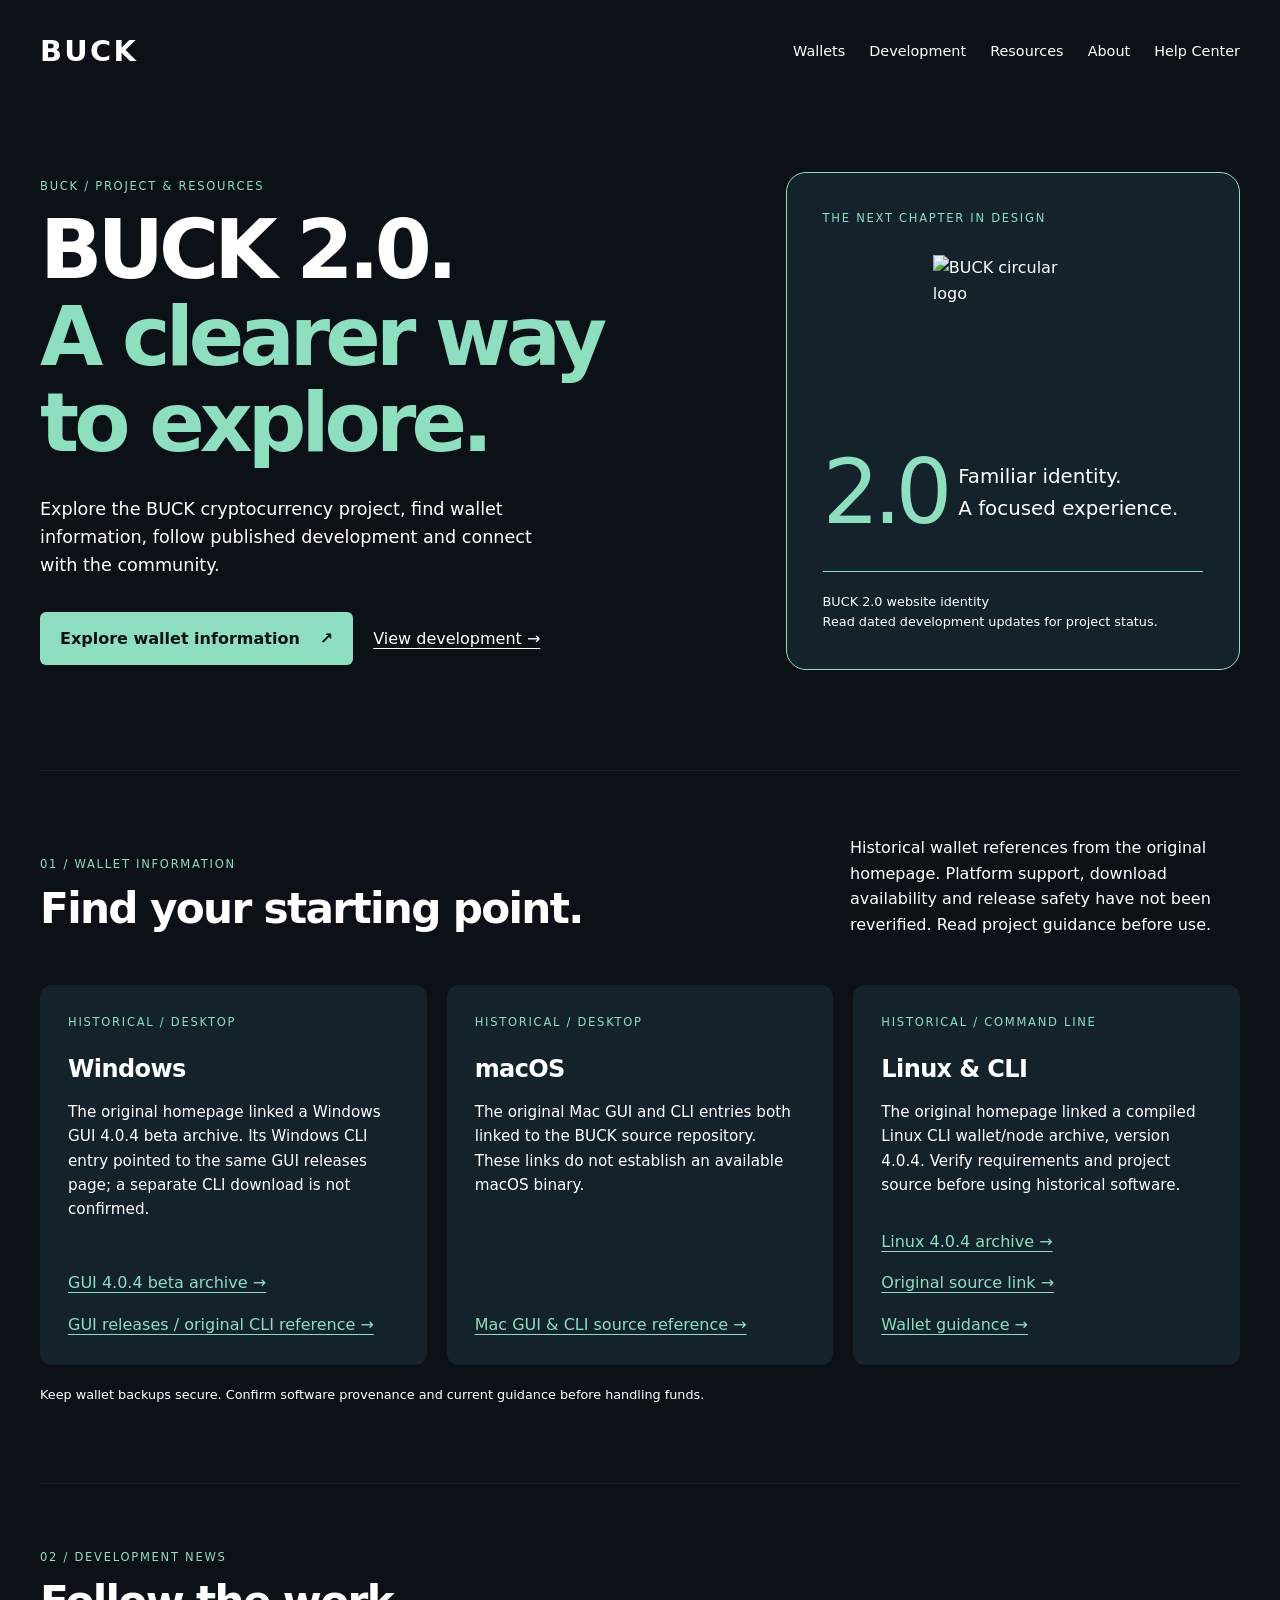
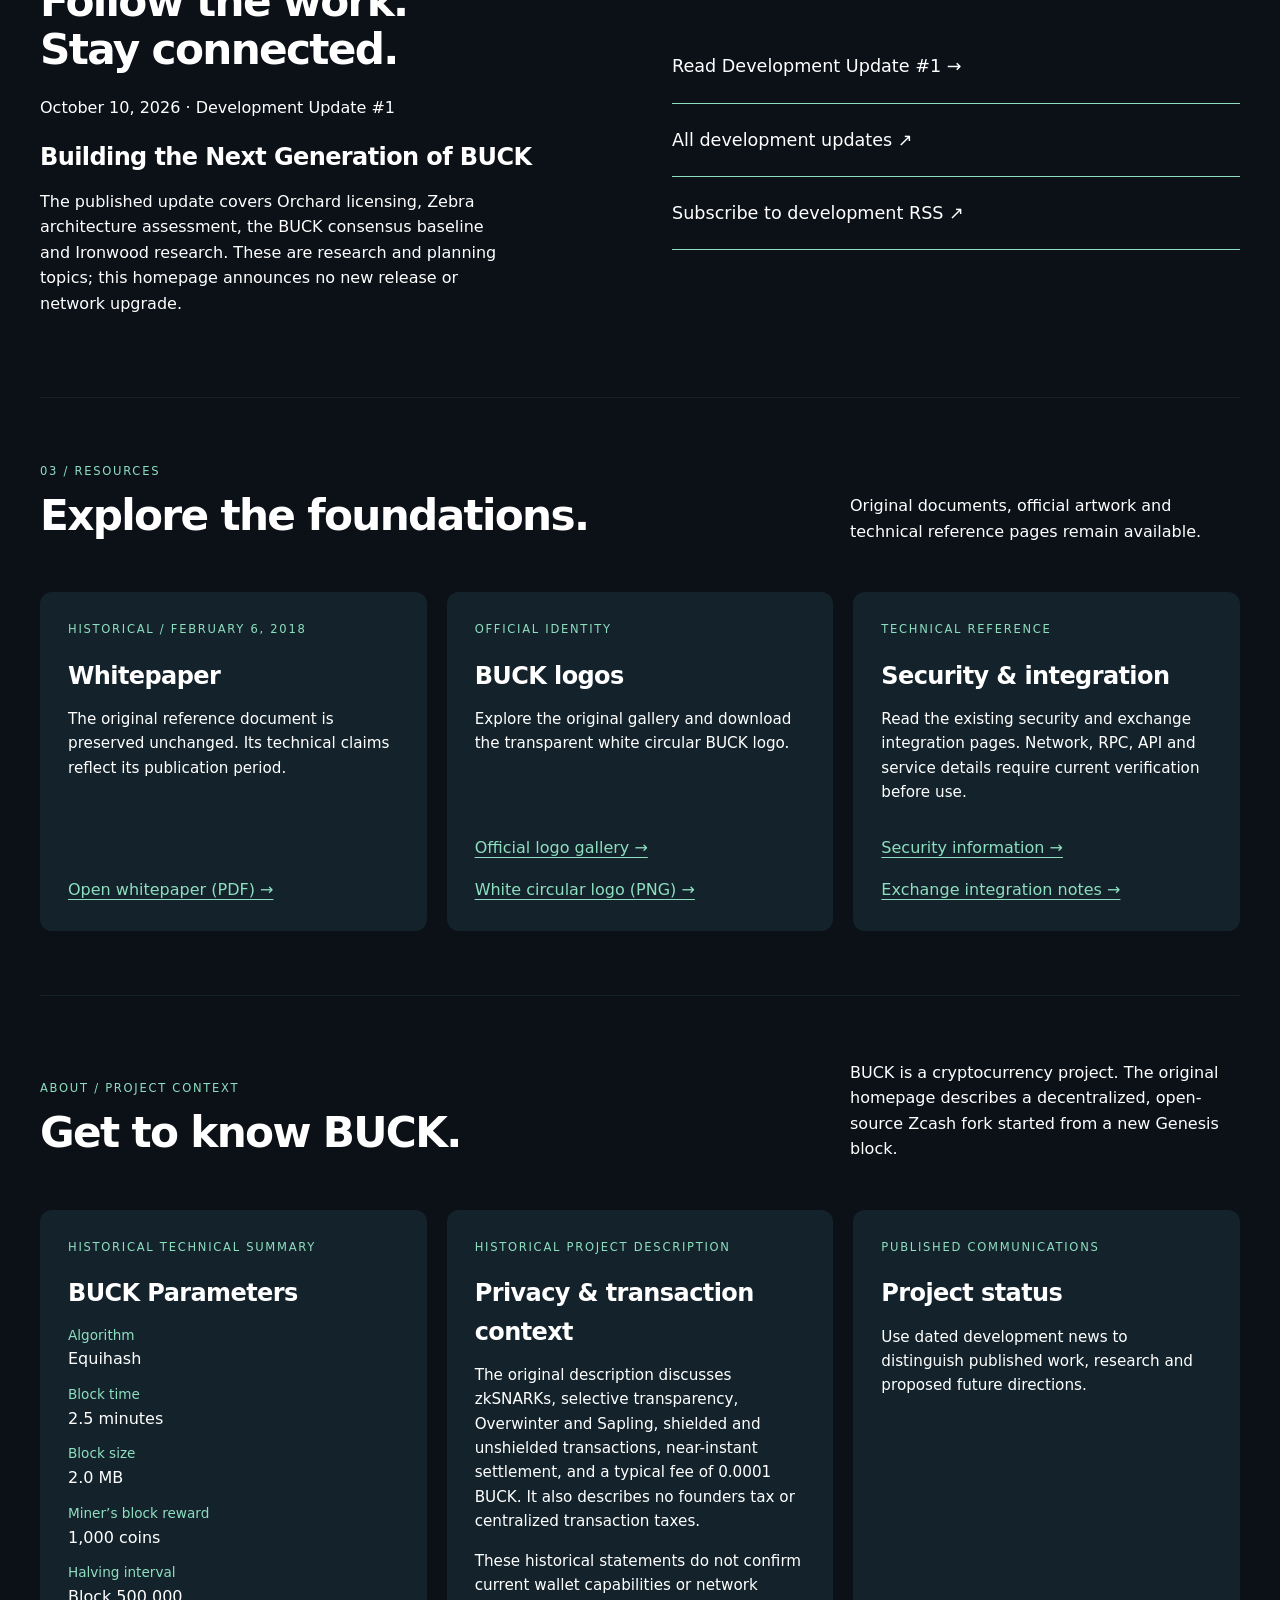
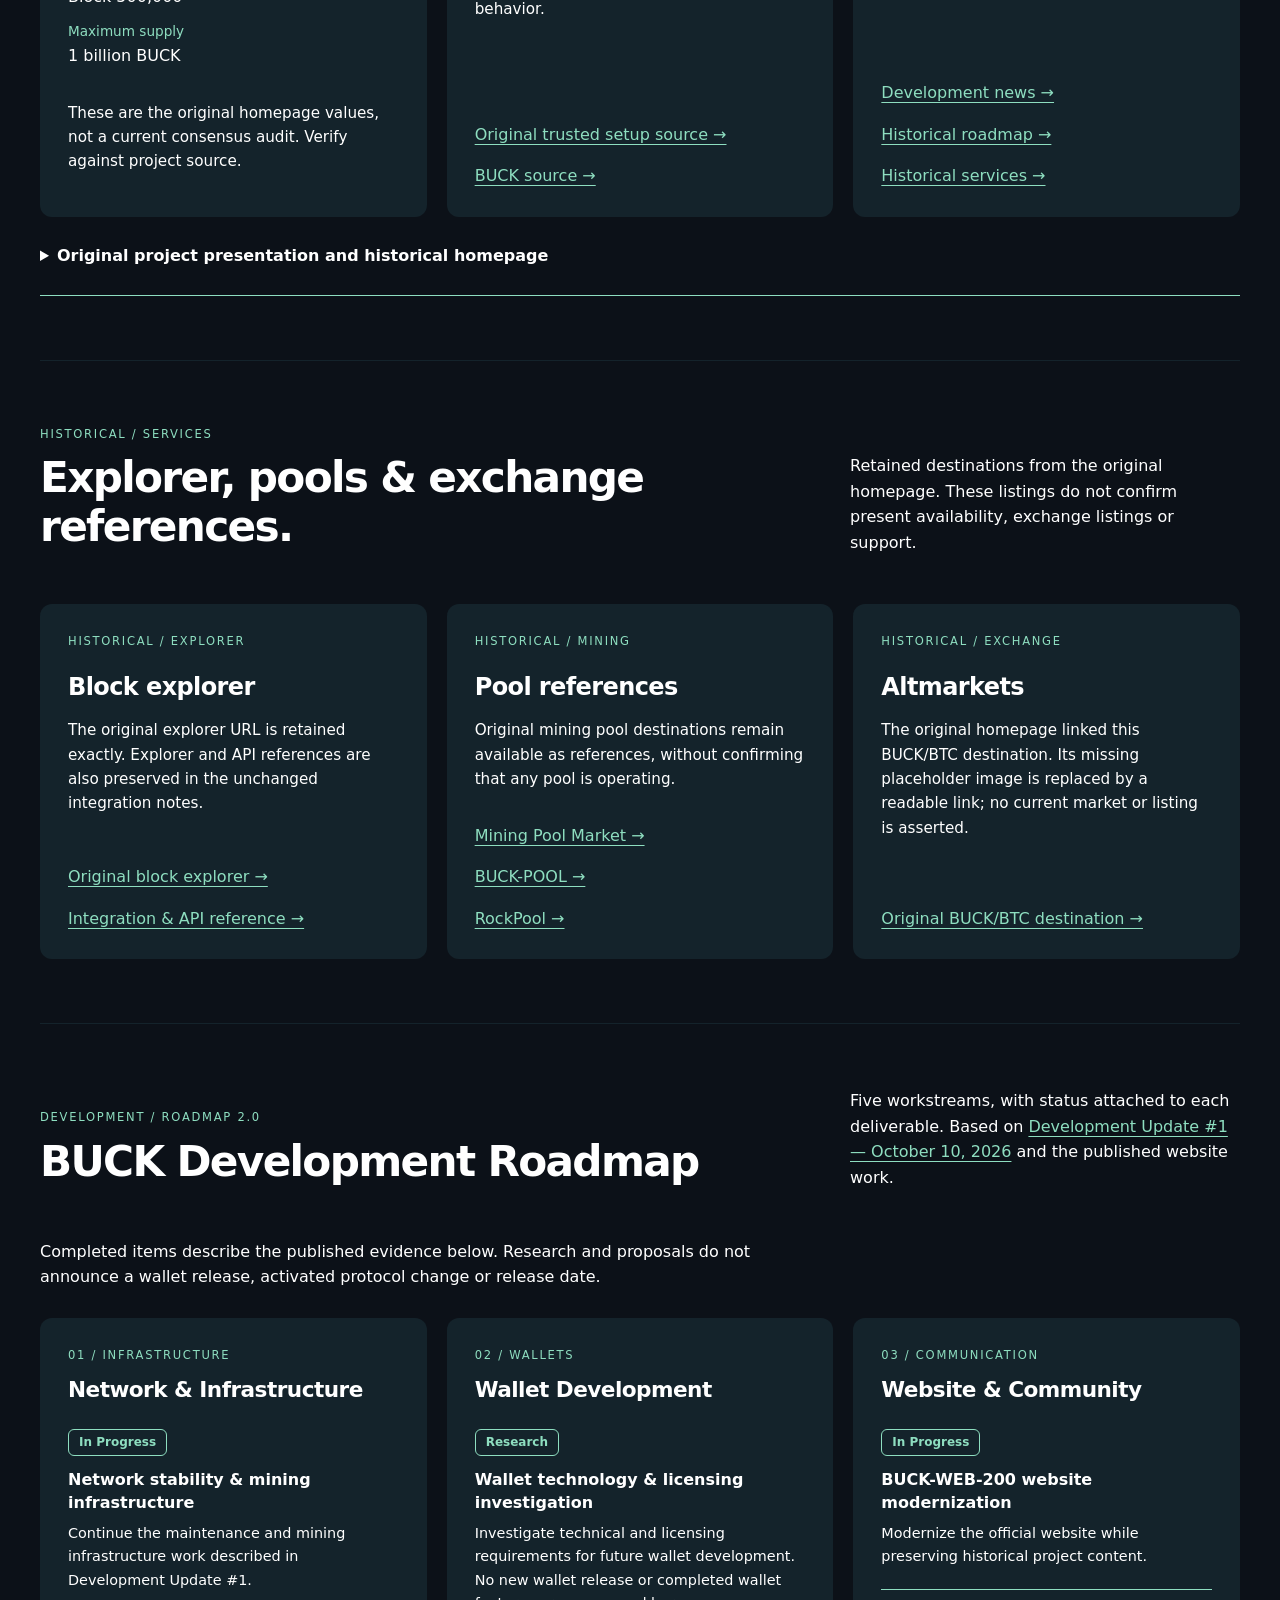
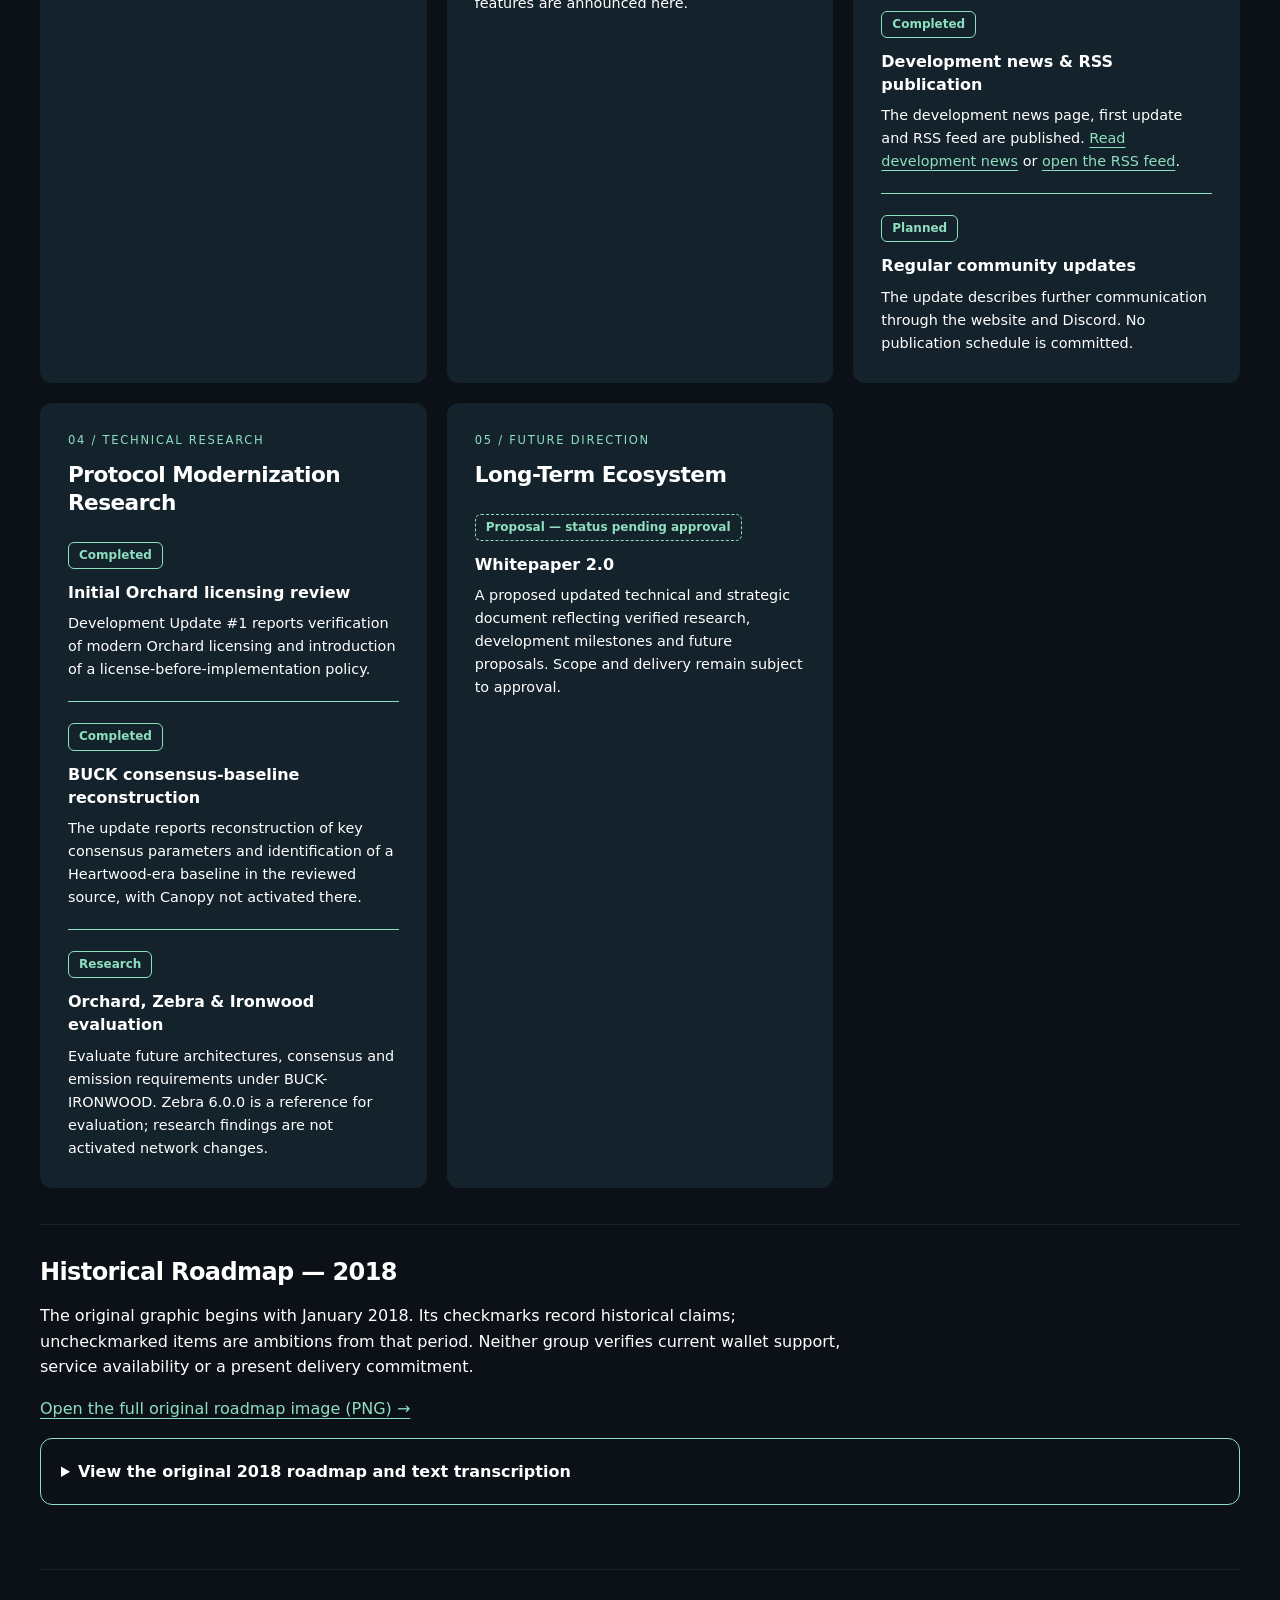
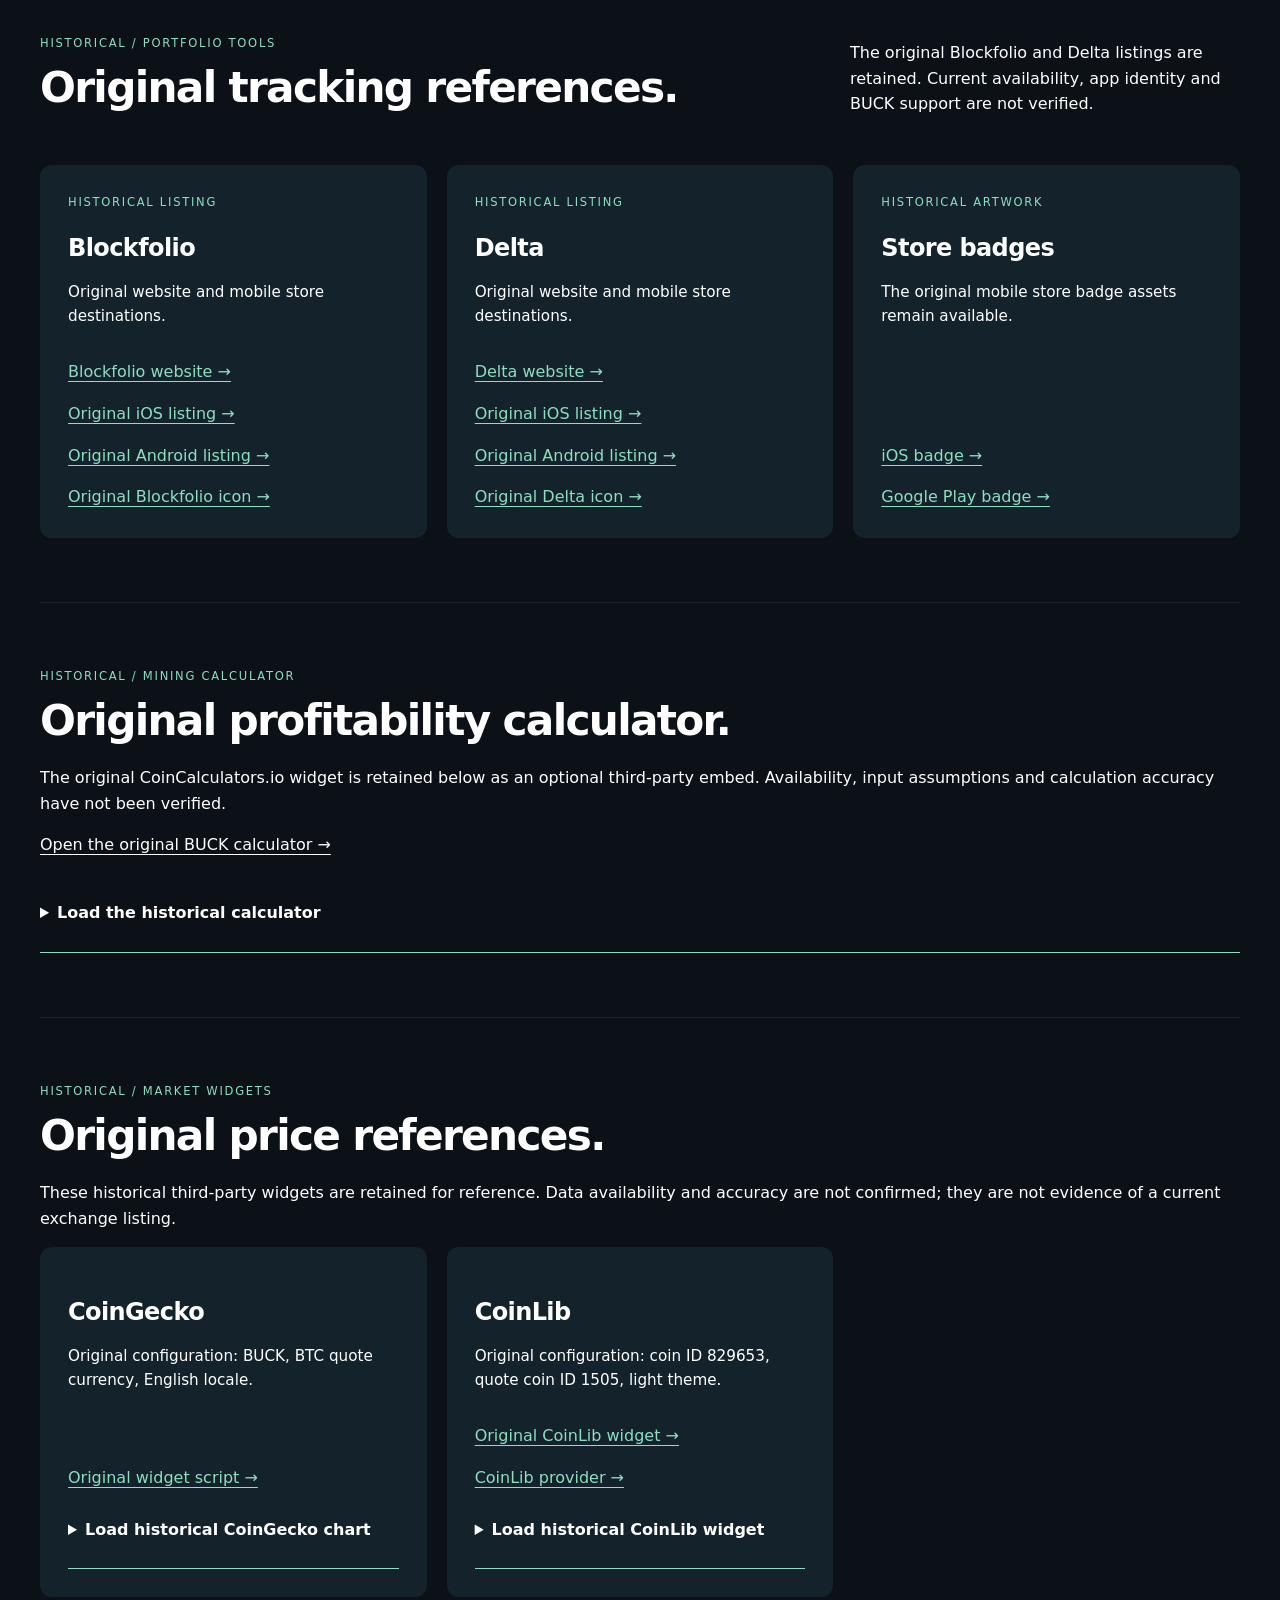
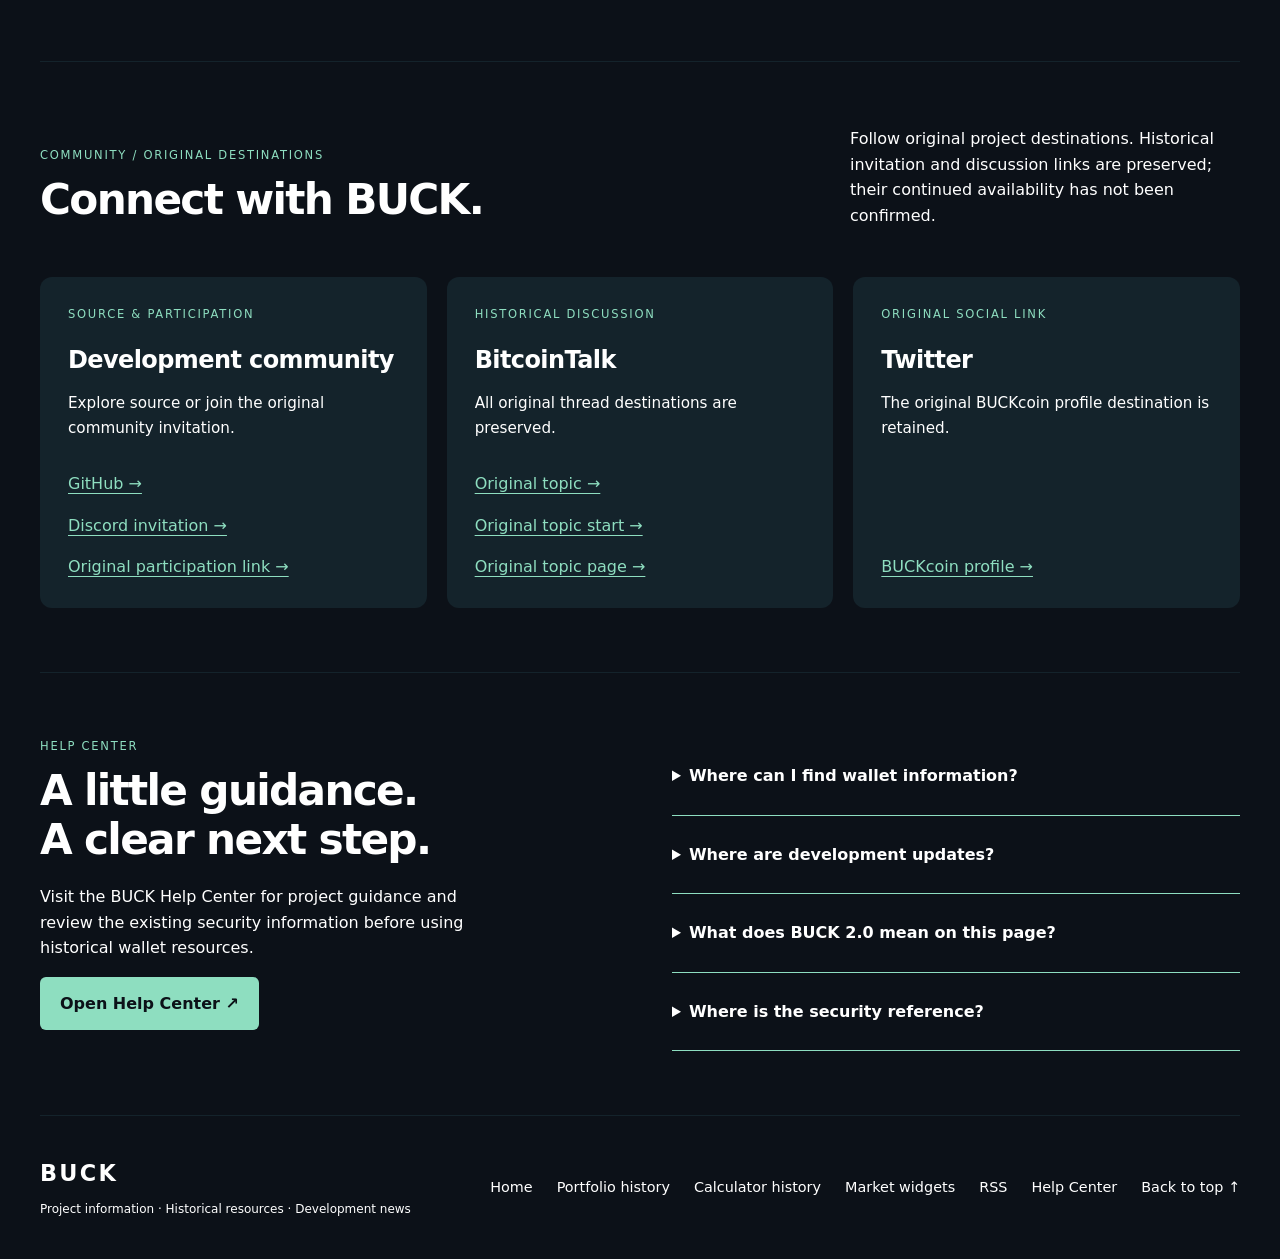
==== commit 98218a66: "BUCK-WEB-200 / 00H-3D: add Roadmap 2.0 and accessible 2018 archive" ====
--- a/index.html
+++ b/index.html
@@ -27,7 +27,81 @@
       <div class="actions"><a class="button" href="#wallets">Explore wallet information <span aria-hidden="true">↗</span></a><a class="text-link" href="development.html">View development →</a></div></div>
       <aside class="hero-panel" aria-label="BUCK website identity"><p class="eyebrow">The next chapter in design</p><img class="hero-logo" src="logos/buck-logo-white-coinonly-1000x1000.png" alt="BUCK circular logo" width="160" height="160"><div class="panel-identity"><p class="panel-number" aria-hidden="true">2.0</p><p>Familiar identity.<br>A focused experience.</p></div><div class="panel-note">BUCK 2.0 website identity<br>Read dated development updates for project status.</div></aside>
     </section>
-<section id="getstarted" class="section" aria-labelledby="wallet-title"><div id="wallets"><div class="section-heading"><div><p class="eyebrow">01 / Wallet information</p><h2><span id="wallet-title">Find your starting point.</span></h2></div><p>Historical wallet references from the original homepage. Platform support, download availability and release safety have not been reverified. Read project guidance before use.</p></div></div><div class="card-grid"><article class="card"><span class="card-label">Historical / Desktop</span><h3>Windows</h3><p>The original homepage linked a Windows GUI 4.0.4 beta archive. Its Windows CLI entry pointed to the same GUI releases page; a separate CLI download is not confirmed.</p><ul class="about-links"><li><a href="https://github.com/BuckCoin/buck-gui-wallet-win/releases/download/4.0.4/buck-windows-gui-wallet_4.0.4_win64-BETA.zip">GUI 4.0.4 beta archive →</a></li><li><a href="https://github.com/BuckCoin/buck-gui-wallet-win/releases">GUI releases / original CLI reference →</a></li></ul></article><article class="card"><span class="card-label">Historical / Desktop</span><h3>macOS</h3><p>The original Mac GUI and CLI entries both linked to the BUCK source repository. These links do not establish an available macOS binary.</p><ul class="about-links"><li><a href="https://github.com/BuckCoin/buck">Mac GUI &amp; CLI source reference →</a></li></ul></article><article class="card"><span class="card-label">Historical / Command line</span><h3>Linux & CLI</h3><p>The original homepage linked a compiled Linux CLI wallet/node archive, version 4.0.4. Verify requirements and project source before using historical software.</p><ul class="about-links"><li><a href="https://github.com/BuckCoin/buck/releases/download/4.0.4/buck_linux_compiled_cli_wallet_node_v_4_0_4.zip">Linux 4.0.4 archive →</a></li><li><a href="https://github.com/buckcoin/buck">Original source link →</a></li><li><a href="https://help.buck.red/">Wallet guidance →</a></li></ul></article></div><p class="section-note">Keep wallet backups secure. Confirm software provenance and current guidance before handling funds.</p></section><section id="development" class="section development-panel" aria-labelledby="development-title"><div><p class="eyebrow">02 / Development news</p><h2 id="development-title">Follow the work.<br>Stay connected.</h2><p><time datetime="2026-10-10">October 10, 2026</time> · Development Update #1</p><h3>Building the Next Generation of BUCK</h3><p>The published update covers Orchard licensing, Zebra architecture assessment, the BUCK consensus baseline and Ironwood research. These are research and planning topics; this homepage announces no new release or network upgrade.</p></div><div class="development-links"><a class="resource-link" href="development-update-001.html">Read Development Update #1 →</a><a class="resource-link" href="development.html">All development updates ↗</a><a class="resource-link" href="development.xml">Subscribe to development RSS ↗</a></div></section><section id="resources" class="section" aria-labelledby="resource-title"><div class="section-heading"><div><p class="eyebrow">03 / Resources</p><h2><span id="resource-title">Explore the foundations.</span></h2></div><p>Original documents, official artwork and technical reference pages remain available.</p></div><div class="card-grid"><article class="card"><span class="card-label">Historical / February 6, 2018</span><h3>Whitepaper</h3><p>The original reference document is preserved unchanged. Its technical claims reflect its publication period.</p><ul class="about-links"><li><a href="docs/buck_whitepaper.pdf">Open whitepaper (PDF) →</a></li></ul></article><article class="card"><span class="card-label">Official identity</span><h3>BUCK logos</h3><p>Explore the original gallery and download the transparent white circular BUCK logo.</p><ul class="about-links"><li><a href="logos/logos.html">Official logo gallery →</a></li><li><a href="logos/buck-logo-white-coinonly-1000x1000.png">White circular logo (PNG) →</a></li></ul></article><article class="card"><span class="card-label">Technical reference</span><h3>Security & integration</h3><p>Read the existing security and exchange integration pages. Network, RPC, API and service details require current verification before use.</p><ul class="about-links"><li><a href="security/security.html">Security information →</a></li><li><a href="forexchanges/forexchanges.html">Exchange integration notes →</a></li></ul></article></div></section><section id="about" class="section" aria-labelledby="about-title"><div class="section-heading"><div><p class="eyebrow">About / Project context</p><h2><span id="about-title">Get to know BUCK.</span></h2></div><p>BUCK is a cryptocurrency project. The original homepage describes a decentralized, open-source Zcash fork started from a new Genesis block.</p></div><div class="card-grid"><article class="card"><span class="card-label">Historical technical summary</span><h3>BUCK Parameters</h3><dl class="parameters"><dt>Algorithm</dt><dd>Equihash</dd><dt>Block time</dt><dd>2.5 minutes</dd><dt>Block size</dt><dd>2.0 MB</dd><dt>Miner’s block reward</dt><dd>1,000 coins</dd><dt>Halving interval</dt><dd>Block 500,000</dd><dt>Maximum supply</dt><dd>1 billion BUCK</dd></dl><p>These are the original homepage values, not a current consensus audit. Verify against project source.</p></article><article id="buck" class="card"><span class="card-label">Historical project description</span><h3>Privacy & transaction context</h3><p>The original description discusses zkSNARKs, selective transparency, Overwinter and Sapling, shielded and unshielded transactions, near-instant settlement, and a typical fee of 0.0001 BUCK. It also describes no founders tax or centralized transaction taxes.</p><p>These historical statements do not confirm current wallet capabilities or network behavior.</p><ul class="about-links"><li><a href="https://z.cash/blog/the-design-of-the-ceremony.html">Original trusted setup source →</a></li><li><a href="https://github.com/BuckCoin/buck">BUCK source →</a></li></ul></article><article class="card"><span class="card-label">Published communications</span><h3>Project status</h3><p>Use dated development news to distinguish published work, research and proposed future directions.</p><ul class="about-links"><li><a href="development.html">Development news →</a></li><li><a href="#roadmap">Historical roadmap →</a></li><li><a href="#tools">Historical services →</a></li></ul></article></div><details><summary>Original project presentation and historical homepage</summary><p>The early homepage used “Crypto Evolved”, “The Future of Cryptocurrency”, “Frictionless Transaction Platform”, and “Why BUCK?” promotional statements. Those slogans and testimonials belong to the original presentation and are not independently verified comparisons or performance claims.</p><ul class="about-links"><li><a href="https://github.com/BuckCoin/buckcoin.github.io/blob/4386c7158a55e62315d6c2db78412c07d2dbb265/index.html">Read the complete original homepage at the verified baseline →</a></li><li><a href="img/logo-coin-hr.png">Original coin artwork →</a></li><li><a href="img/logo-light.png">Original light wordmark →</a></li><li><a href="img/bgecl5.jpg">Original background artwork 1 →</a></li><li><a href="img/bgecl3.jpg">Original background artwork 2 →</a></li><li><a href="img/bgecl2.jpg">Original background artwork 3 →</a></li><li><a href="img/bgecl4.jpg">Original background artwork 4 →</a></li></ul></details></section><section id="tools" class="section" aria-labelledby="tools-title"><div class="section-heading"><div><p class="eyebrow">Historical / Services</p><h2><span id="tools-title">Explorer, pools & exchange references.</span></h2></div><p>Retained destinations from the original homepage. These listings do not confirm present availability, exchange listings or support.</p></div><div class="card-grid"><article class="card"><span class="card-label">Historical / Explorer</span><h3>Block explorer</h3><p>The original explorer URL is retained exactly. Explorer and API references are also preserved in the unchanged integration notes.</p><ul class="about-links"><li><a href="http://explorer.buck.red/">Original block explorer →</a></li><li><a href="forexchanges/forexchanges.html">Integration &amp; API reference →</a></li></ul></article><article class="card"><span class="card-label">Historical / Mining</span><h3>Pool references</h3><p>Original mining pool destinations remain available as references, without confirming that any pool is operating.</p><ul class="about-links"><li><a href="https://miningpoolstats.stream/buck">Mining Pool Market →</a></li><li><a href="https://buckpool.myvnc.com/">BUCK-POOL →</a></li><li><a href="https://rockpool.cloud/">RockPool →</a></li></ul></article><article class="card"><span class="card-label">Historical / Exchange</span><h3>Altmarkets</h3><p>The original homepage linked this BUCK/BTC destination. Its missing placeholder image is replaced by a readable link; no current market or listing is asserted.</p><ul class="about-links"><li><a href="https://altmarkets.io/trading/buckbtc">Original BUCK/BTC destination →</a></li></ul></article></div></section><section id="roadmap" class="section" aria-labelledby="roadmap-title"><div class="section-heading"><div><p class="eyebrow">Historical / 2018-era</p><h2><span id="roadmap-title">The early roadmap.</span></h2></div><p>The original roadmap begins with January 2018. Its milestones and plans are historical context, not a current schedule or confirmation of completion.</p></div><a href="img/roadmap-q1.png"><img class="historical-roadmap" src="img/roadmap-q1.png" alt="Original BUCK roadmap graphic beginning January 2018; open the full-size historical image to read its milestones." loading="lazy"></a><p><a href="img/roadmap-q1.png">Open original roadmap image →</a></p></section><section id="portfoliotracking" class="section" aria-labelledby="portfolio-title"><div class="section-heading"><div><p class="eyebrow">Historical / Portfolio tools</p><h2><span id="portfolio-title">Original tracking references.</span></h2></div><p>The original Blockfolio and Delta listings are retained. Current availability, app identity and BUCK support are not verified.</p></div><div class="card-grid"><article class="card"><span class="card-label">Historical listing</span><h3>Blockfolio</h3><p>Original website and mobile store destinations.</p><ul class="about-links"><li><a href="https://www.blockfolio.com/">Blockfolio website →</a></li><li><a href="https://itunes.apple.com/us/app/blockfolio-bitcoin-altcoin/id1095564685?mt=8">Original iOS listing →</a></li><li><a href="https://play.google.com/store/apps/details?id=com.blockfolio.blockfolio">Original Android listing →</a></li><li><a href="img/blockfolio_icon.png">Original Blockfolio icon →</a></li></ul></article><article class="card"><span class="card-label">Historical listing</span><h3>Delta</h3><p>Original website and mobile store destinations.</p><ul class="about-links"><li><a href="https://getdelta.io">Delta website →</a></li><li><a href="https://itunes.apple.com/app/delta-crypto-ico-portfolio/id1288676542">Original iOS listing →</a></li><li><a href="https://play.google.com/store/apps/details?id=io.getdelta.android">Original Android listing →</a></li><li><a href="img/delta_icon.png">Original Delta icon →</a></li></ul></article><article class="card"><span class="card-label">Historical artwork</span><h3>Store badges</h3><p>The original mobile store badge assets remain available.</p><ul class="about-links"><li><a href="img/itunes_icon.svg">iOS badge →</a></li><li><a href="img/googleplay_icon.svg">Google Play badge →</a></li></ul></article></div></section><section id="miningcalculator" class="section" aria-labelledby="calculator-title"><p class="eyebrow">Historical / Mining calculator</p><h2 id="calculator-title">Original profitability calculator.</h2><p>The original CoinCalculators.io widget is retained below as an optional third-party embed. Availability, input assumptions and calculation accuracy have not been verified.</p><p><a href="https://www.coincalculators.io/widget.aspx?crypto=buck">Open the original BUCK calculator →</a></p><details><summary>Load the historical calculator</summary><iframe class="legacy-embed" title="Historical CoinCalculators BUCK profitability calculator" src="https://www.coincalculators.io/widget.aspx?crypto=buck" width="325" height="270" loading="lazy" sandbox="allow-scripts allow-same-origin" referrerpolicy="no-referrer"></iframe></details></section>
+<section id="getstarted" class="section" aria-labelledby="wallet-title"><div id="wallets"><div class="section-heading"><div><p class="eyebrow">01 / Wallet information</p><h2><span id="wallet-title">Find your starting point.</span></h2></div><p>Historical wallet references from the original homepage. Platform support, download availability and release safety have not been reverified. Read project guidance before use.</p></div></div><div class="card-grid"><article class="card"><span class="card-label">Historical / Desktop</span><h3>Windows</h3><p>The original homepage linked a Windows GUI 4.0.4 beta archive. Its Windows CLI entry pointed to the same GUI releases page; a separate CLI download is not confirmed.</p><ul class="about-links"><li><a href="https://github.com/BuckCoin/buck-gui-wallet-win/releases/download/4.0.4/buck-windows-gui-wallet_4.0.4_win64-BETA.zip">GUI 4.0.4 beta archive →</a></li><li><a href="https://github.com/BuckCoin/buck-gui-wallet-win/releases">GUI releases / original CLI reference →</a></li></ul></article><article class="card"><span class="card-label">Historical / Desktop</span><h3>macOS</h3><p>The original Mac GUI and CLI entries both linked to the BUCK source repository. These links do not establish an available macOS binary.</p><ul class="about-links"><li><a href="https://github.com/BuckCoin/buck">Mac GUI &amp; CLI source reference →</a></li></ul></article><article class="card"><span class="card-label">Historical / Command line</span><h3>Linux & CLI</h3><p>The original homepage linked a compiled Linux CLI wallet/node archive, version 4.0.4. Verify requirements and project source before using historical software.</p><ul class="about-links"><li><a href="https://github.com/BuckCoin/buck/releases/download/4.0.4/buck_linux_compiled_cli_wallet_node_v_4_0_4.zip">Linux 4.0.4 archive →</a></li><li><a href="https://github.com/buckcoin/buck">Original source link →</a></li><li><a href="https://help.buck.red/">Wallet guidance →</a></li></ul></article></div><p class="section-note">Keep wallet backups secure. Confirm software provenance and current guidance before handling funds.</p></section><section id="development" class="section development-panel" aria-labelledby="development-title"><div><p class="eyebrow">02 / Development news</p><h2 id="development-title">Follow the work.<br>Stay connected.</h2><p><time datetime="2026-10-10">October 10, 2026</time> · Development Update #1</p><h3>Building the Next Generation of BUCK</h3><p>The published update covers Orchard licensing, Zebra architecture assessment, the BUCK consensus baseline and Ironwood research. These are research and planning topics; this homepage announces no new release or network upgrade.</p></div><div class="development-links"><a class="resource-link" href="development-update-001.html">Read Development Update #1 →</a><a class="resource-link" href="development.html">All development updates ↗</a><a class="resource-link" href="development.xml">Subscribe to development RSS ↗</a></div></section><section id="resources" class="section" aria-labelledby="resource-title"><div class="section-heading"><div><p class="eyebrow">03 / Resources</p><h2><span id="resource-title">Explore the foundations.</span></h2></div><p>Original documents, official artwork and technical reference pages remain available.</p></div><div class="card-grid"><article class="card"><span class="card-label">Historical / February 6, 2018</span><h3>Whitepaper</h3><p>The original reference document is preserved unchanged. Its technical claims reflect its publication period.</p><ul class="about-links"><li><a href="docs/buck_whitepaper.pdf">Open whitepaper (PDF) →</a></li></ul></article><article class="card"><span class="card-label">Official identity</span><h3>BUCK logos</h3><p>Explore the original gallery and download the transparent white circular BUCK logo.</p><ul class="about-links"><li><a href="logos/logos.html">Official logo gallery →</a></li><li><a href="logos/buck-logo-white-coinonly-1000x1000.png">White circular logo (PNG) →</a></li></ul></article><article class="card"><span class="card-label">Technical reference</span><h3>Security & integration</h3><p>Read the existing security and exchange integration pages. Network, RPC, API and service details require current verification before use.</p><ul class="about-links"><li><a href="security/security.html">Security information →</a></li><li><a href="forexchanges/forexchanges.html">Exchange integration notes →</a></li></ul></article></div></section><section id="about" class="section" aria-labelledby="about-title"><div class="section-heading"><div><p class="eyebrow">About / Project context</p><h2><span id="about-title">Get to know BUCK.</span></h2></div><p>BUCK is a cryptocurrency project. The original homepage describes a decentralized, open-source Zcash fork started from a new Genesis block.</p></div><div class="card-grid"><article class="card"><span class="card-label">Historical technical summary</span><h3>BUCK Parameters</h3><dl class="parameters"><dt>Algorithm</dt><dd>Equihash</dd><dt>Block time</dt><dd>2.5 minutes</dd><dt>Block size</dt><dd>2.0 MB</dd><dt>Miner’s block reward</dt><dd>1,000 coins</dd><dt>Halving interval</dt><dd>Block 500,000</dd><dt>Maximum supply</dt><dd>1 billion BUCK</dd></dl><p>These are the original homepage values, not a current consensus audit. Verify against project source.</p></article><article id="buck" class="card"><span class="card-label">Historical project description</span><h3>Privacy & transaction context</h3><p>The original description discusses zkSNARKs, selective transparency, Overwinter and Sapling, shielded and unshielded transactions, near-instant settlement, and a typical fee of 0.0001 BUCK. It also describes no founders tax or centralized transaction taxes.</p><p>These historical statements do not confirm current wallet capabilities or network behavior.</p><ul class="about-links"><li><a href="https://z.cash/blog/the-design-of-the-ceremony.html">Original trusted setup source →</a></li><li><a href="https://github.com/BuckCoin/buck">BUCK source →</a></li></ul></article><article class="card"><span class="card-label">Published communications</span><h3>Project status</h3><p>Use dated development news to distinguish published work, research and proposed future directions.</p><ul class="about-links"><li><a href="development.html">Development news →</a></li><li><a href="#roadmap">Historical roadmap →</a></li><li><a href="#tools">Historical services →</a></li></ul></article></div><details><summary>Original project presentation and historical homepage</summary><p>The early homepage used “Crypto Evolved”, “The Future of Cryptocurrency”, “Frictionless Transaction Platform”, and “Why BUCK?” promotional statements. Those slogans and testimonials belong to the original presentation and are not independently verified comparisons or performance claims.</p><ul class="about-links"><li><a href="https://github.com/BuckCoin/buckcoin.github.io/blob/4386c7158a55e62315d6c2db78412c07d2dbb265/index.html">Read the complete original homepage at the verified baseline →</a></li><li><a href="img/logo-coin-hr.png">Original coin artwork →</a></li><li><a href="img/logo-light.png">Original light wordmark →</a></li><li><a href="img/bgecl5.jpg">Original background artwork 1 →</a></li><li><a href="img/bgecl3.jpg">Original background artwork 2 →</a></li><li><a href="img/bgecl2.jpg">Original background artwork 3 →</a></li><li><a href="img/bgecl4.jpg">Original background artwork 4 →</a></li></ul></details></section><section id="tools" class="section" aria-labelledby="tools-title"><div class="section-heading"><div><p class="eyebrow">Historical / Services</p><h2><span id="tools-title">Explorer, pools & exchange references.</span></h2></div><p>Retained destinations from the original homepage. These listings do not confirm present availability, exchange listings or support.</p></div><div class="card-grid"><article class="card"><span class="card-label">Historical / Explorer</span><h3>Block explorer</h3><p>The original explorer URL is retained exactly. Explorer and API references are also preserved in the unchanged integration notes.</p><ul class="about-links"><li><a href="http://explorer.buck.red/">Original block explorer →</a></li><li><a href="forexchanges/forexchanges.html">Integration &amp; API reference →</a></li></ul></article><article class="card"><span class="card-label">Historical / Mining</span><h3>Pool references</h3><p>Original mining pool destinations remain available as references, without confirming that any pool is operating.</p><ul class="about-links"><li><a href="https://miningpoolstats.stream/buck">Mining Pool Market →</a></li><li><a href="https://buckpool.myvnc.com/">BUCK-POOL →</a></li><li><a href="https://rockpool.cloud/">RockPool →</a></li></ul></article><article class="card"><span class="card-label">Historical / Exchange</span><h3>Altmarkets</h3><p>The original homepage linked this BUCK/BTC destination. Its missing placeholder image is replaced by a readable link; no current market or listing is asserted.</p><ul class="about-links"><li><a href="https://altmarkets.io/trading/buckbtc">Original BUCK/BTC destination →</a></li></ul></article></div></section><section id="roadmap" class="section" aria-labelledby="roadmap-title">
+  <div class="section-heading">
+    <div><p class="eyebrow">Development / Roadmap 2.0</p><h2 id="roadmap-title">BUCK Development Roadmap</h2></div>
+    <p>Five workstreams, with status attached to each deliverable. Based on <a href="development-update-001.html">Development Update #1 — October 10, 2026</a> and the published website work.</p>
+  </div>
+  <p class="roadmap-context">Completed items describe the published evidence below. Research and proposals do not announce a wallet release, activated protocol change or release date.</p>
+  <div class="roadmap-grid">
+    <article class="roadmap-card" aria-labelledby="roadmap-network">
+      <p class="eyebrow">01 / Infrastructure</p><h3 id="roadmap-network">Network &amp; Infrastructure</h3>
+      <ul class="roadmap-milestones">
+        <li><span class="roadmap-status">In Progress</span><h4>Network stability &amp; mining infrastructure</h4><p>Continue the maintenance and mining infrastructure work described in Development Update #1.</p></li>
+      </ul>
+    </article>
+    <article class="roadmap-card" aria-labelledby="roadmap-wallet">
+      <p class="eyebrow">02 / Wallets</p><h3 id="roadmap-wallet">Wallet Development</h3>
+      <ul class="roadmap-milestones">
+        <li><span class="roadmap-status">Research</span><h4>Wallet technology &amp; licensing investigation</h4><p>Investigate technical and licensing requirements for future wallet development. No new wallet release or completed wallet features are announced here.</p></li>
+      </ul>
+    </article>
+    <article class="roadmap-card" aria-labelledby="roadmap-website">
+      <p class="eyebrow">03 / Communication</p><h3 id="roadmap-website">Website &amp; Community</h3>
+      <ul class="roadmap-milestones">
+        <li><span class="roadmap-status">In Progress</span><h4>BUCK-WEB-200 website modernization</h4><p>Modernize the official website while preserving historical project content.</p></li>
+        <li><span class="roadmap-status">Completed</span><h4>Development news &amp; RSS publication</h4><p>The development news page, first update and RSS feed are published. <a href="development.html">Read development news</a> or <a href="development.xml">open the RSS feed</a>.</p></li>
+        <li><span class="roadmap-status">Planned</span><h4>Regular community updates</h4><p>The update describes further communication through the website and Discord. No publication schedule is committed.</p></li>
+      </ul>
+    </article>
+    <article class="roadmap-card" aria-labelledby="roadmap-protocol">
+      <p class="eyebrow">04 / Technical research</p><h3 id="roadmap-protocol">Protocol Modernization Research</h3>
+      <ul class="roadmap-milestones">
+        <li><span class="roadmap-status">Completed</span><h4>Initial Orchard licensing review</h4><p>Development Update #1 reports verification of modern Orchard licensing and introduction of a license-before-implementation policy.</p></li>
+        <li><span class="roadmap-status">Completed</span><h4>BUCK consensus-baseline reconstruction</h4><p>The update reports reconstruction of key consensus parameters and identification of a Heartwood-era baseline in the reviewed source, with Canopy not activated there.</p></li>
+        <li><span class="roadmap-status">Research</span><h4>Orchard, Zebra &amp; Ironwood evaluation</h4><p>Evaluate future architectures, consensus and emission requirements under BUCK-IRONWOOD. Zebra 6.0.0 is a reference for evaluation; research findings are not activated network changes.</p></li>
+      </ul>
+    </article>
+    <article class="roadmap-card" aria-labelledby="roadmap-ecosystem">
+      <p class="eyebrow">05 / Future direction</p><h3 id="roadmap-ecosystem">Long-Term Ecosystem</h3>
+      <ul class="roadmap-milestones">
+        <li><span class="roadmap-status roadmap-proposal">Proposal — status pending approval</span><h4>Whitepaper 2.0</h4><p>A proposed updated technical and strategic document reflecting verified research, development milestones and future proposals. Scope and delivery remain subject to approval.</p></li>
+      </ul>
+    </article>
+  </div>
+  <div class="roadmap-archive" aria-labelledby="roadmap-history-title">
+    <h3 id="roadmap-history-title">Historical Roadmap — 2018</h3>
+    <p>The original graphic begins with January 2018. Its checkmarks record historical claims; uncheckmarked items are ambitions from that period. Neither group verifies current wallet support, service availability or a present delivery commitment.</p>
+    <p><a href="img/roadmap-q1.png">Open the full original roadmap image (PNG) →</a></p>
+    <details class="roadmap-disclosure">
+      <summary>View the original 2018 roadmap and text transcription</summary>
+      <img class="historical-roadmap" src="img/roadmap-q1.png" width="2250" height="4012" alt="Original BUCK roadmap from January 2018. A text transcription follows, separating checkmarked milestones from uncheckmarked ambitions." loading="lazy">
+      <div class="roadmap-transcription">
+        <h4>Historical text transcription</h4>
+        <p>Opening caption: “January 2018 — BUCK Launched” (no checkmark beside the opening caption).</p>
+        <h5>Original checkmarked milestones</h5>
+        <ul>
+          <li>Linux CLI Wallet Released</li>
+          <li>Block Explorer Launched</li>
+          <li>Buck.red Homepage Launched</li>
+          <li>Multiple Mining Pools Active</li>
+          <li>Windows GUI Wallet Released</li>
+          <li>Discord Community Activated</li>
+          <li>Apple Mac GUI Wallet Released</li>
+          <li>First Exchange Listing</li>
+        </ul>
+        <h5>Original uncheckmarked ambitions</h5>
+        <ul>
+          <li>iOS &amp; Android Mobile Wallet Launch</li>
+          <li>Launch Vendor Program</li>
+          <li>Activate Additional Exchanges</li>
+          <li>Expand Roadmap Scope</li>
+        </ul>
+        <p>These are transcribed historical labels, not independently reverified achievements or currently available services.</p>
+      </div>
+    </details>
+  </div>
+</section><section id="portfoliotracking" class="section" aria-labelledby="portfolio-title"><div class="section-heading"><div><p class="eyebrow">Historical / Portfolio tools</p><h2><span id="portfolio-title">Original tracking references.</span></h2></div><p>The original Blockfolio and Delta listings are retained. Current availability, app identity and BUCK support are not verified.</p></div><div class="card-grid"><article class="card"><span class="card-label">Historical listing</span><h3>Blockfolio</h3><p>Original website and mobile store destinations.</p><ul class="about-links"><li><a href="https://www.blockfolio.com/">Blockfolio website →</a></li><li><a href="https://itunes.apple.com/us/app/blockfolio-bitcoin-altcoin/id1095564685?mt=8">Original iOS listing →</a></li><li><a href="https://play.google.com/store/apps/details?id=com.blockfolio.blockfolio">Original Android listing →</a></li><li><a href="img/blockfolio_icon.png">Original Blockfolio icon →</a></li></ul></article><article class="card"><span class="card-label">Historical listing</span><h3>Delta</h3><p>Original website and mobile store destinations.</p><ul class="about-links"><li><a href="https://getdelta.io">Delta website →</a></li><li><a href="https://itunes.apple.com/app/delta-crypto-ico-portfolio/id1288676542">Original iOS listing →</a></li><li><a href="https://play.google.com/store/apps/details?id=io.getdelta.android">Original Android listing →</a></li><li><a href="img/delta_icon.png">Original Delta icon →</a></li></ul></article><article class="card"><span class="card-label">Historical artwork</span><h3>Store badges</h3><p>The original mobile store badge assets remain available.</p><ul class="about-links"><li><a href="img/itunes_icon.svg">iOS badge →</a></li><li><a href="img/googleplay_icon.svg">Google Play badge →</a></li></ul></article></div></section><section id="miningcalculator" class="section" aria-labelledby="calculator-title"><p class="eyebrow">Historical / Mining calculator</p><h2 id="calculator-title">Original profitability calculator.</h2><p>The original CoinCalculators.io widget is retained below as an optional third-party embed. Availability, input assumptions and calculation accuracy have not been verified.</p><p><a href="https://www.coincalculators.io/widget.aspx?crypto=buck">Open the original BUCK calculator →</a></p><details><summary>Load the historical calculator</summary><iframe class="legacy-embed" title="Historical CoinCalculators BUCK profitability calculator" src="https://www.coincalculators.io/widget.aspx?crypto=buck" width="325" height="270" loading="lazy" sandbox="allow-scripts allow-same-origin" referrerpolicy="no-referrer"></iframe></details></section>
 <section id="widgets" class="section" aria-labelledby="widgets-title"><p class="eyebrow">Historical / Market widgets</p><h2 id="widgets-title">Original price references.</h2><p>These historical third-party widgets are retained for reference. Data availability and accuracy are not confirmed; they are not evidence of a current exchange listing.</p><div class="card-grid"><article class="card"><h3>CoinGecko</h3><p>Original configuration: BUCK, BTC quote currency, English locale.</p><a href="https://widgets.coingecko.com/coingecko-coin-price-chart-widget.js">Original widget script →</a><details><summary>Load historical CoinGecko chart</summary><iframe class="legacy-embed" title="Historical CoinGecko BUCK BTC price chart" width="350" height="240" loading="lazy" sandbox="allow-scripts" referrerpolicy="no-referrer" srcdoc="&lt;!doctype html&gt;&lt;html lang='en'&gt;&lt;meta name='viewport' content='width=device-width,initial-scale=1'&gt;&lt;script src='https://widgets.coingecko.com/coingecko-coin-price-chart-widget.js'&gt;&lt;/script&gt;&lt;coingecko-coin-price-chart-widget currency='btc' coin-id='buck' locale='en' height='200' width='350'&gt;&lt;/coingecko-coin-price-chart-widget&gt;&lt;/html&gt;"></iframe></details></article><article class="card"><h3>CoinLib</h3><p>Original configuration: coin ID 829653, quote coin ID 1505, light theme.</p><a href="https://widget.coinlib.io/widget?type=single&amp;theme=light&amp;coin_id=829653&amp;pref_coin_id=1505">Original CoinLib widget →</a><a href="https://coinlib.io">CoinLib provider →</a><details><summary>Load historical CoinLib widget</summary><iframe class="legacy-embed" title="Historical CoinLib BUCK market widget" src="https://widget.coinlib.io/widget?type=single&amp;theme=light&amp;coin_id=829653&amp;pref_coin_id=1505" width="350" height="165" loading="lazy" sandbox="allow-scripts allow-same-origin" referrerpolicy="no-referrer"></iframe></details></article></div></section><section id="community" class="section" aria-labelledby="community-title"><div class="section-heading"><div><p class="eyebrow">Community / Original destinations</p><h2><span id="community-title">Connect with BUCK.</span></h2></div><p>Follow original project destinations. Historical invitation and discussion links are preserved; their continued availability has not been confirmed.</p></div><div class="card-grid"><article class="card"><span class="card-label">Source & participation</span><h3>Development community</h3><p>Explore source or join the original community invitation.</p><ul class="about-links"><li><a href="https://github.com/buckcoin/buck">GitHub →</a></li><li><a href="https://discord.gg/maGFGwYdn4">Discord invitation →</a></li><li><a href="https://discord.com/invite/maGFGwYdn4">Original participation link →</a></li></ul></article><article class="card"><span class="card-label">Historical discussion</span><h3>BitcoinTalk</h3><p>All original thread destinations are preserved.</p><ul class="about-links"><li><a href="https://bitcointalk.org/index.php?topic=2828707">Original topic →</a></li><li><a href="https://bitcointalk.org/index.php?topic=2828707.0">Original topic start →</a></li><li><a href="https://bitcointalk.org/index.php?topic=2828707.20">Original topic page →</a></li></ul></article><article class="card"><span class="card-label">Original social link</span><h3>Twitter</h3><p>The original BUCKcoin profile destination is retained.</p><ul class="about-links"><li><a href="https://twitter.com/BUCKcoin">BUCKcoin profile →</a></li></ul></article></div></section><section id="help" class="section help-panel" aria-labelledby="help-title"><div><p class="eyebrow">Help Center</p><h2 id="help-title">A little guidance.<br>A clear next step.</h2><p>Visit the BUCK Help Center for project guidance and review the existing security information before using historical wallet resources.</p><a class="button" href="https://help.buck.red/">Open Help Center ↗</a></div><div class="faq"><details><summary>Where can I find wallet information?</summary><p>Review <a href="#getstarted">historical wallet references</a> and <a href="https://help.buck.red/">Help Center guidance</a>. Current platform support and release safety require verification.</p></details><details><summary>Where are development updates?</summary><p>Read <a href="development.html">published development news</a> or subscribe to <a href="development.xml">RSS</a>.</p></details><details><summary>What does BUCK 2.0 mean on this page?</summary><p>BUCK 2.0 identifies this website presentation. It does not announce a wallet release, completed milestone or network upgrade.</p></details><details><summary>Where is the security reference?</summary><p>Read the <a href="security/security.html">original security information</a>. Keep wallet backups secure and confirm software provenance before use.</p></details></div></section>
   </main>
   <footer class="site-footer container"><div><strong class="notranslate" translate="no">BUCK</strong><p>Project information · Historical resources · Development news</p></div><nav aria-label="Footer navigation"><a href="index.html">Home</a><a href="#portfoliotracking">Portfolio history</a><a href="#miningcalculator">Calculator history</a><a href="#widgets">Market widgets</a><a href="development.xml">RSS</a><a href="https://help.buck.red/">Help Center</a><a href="#top">Back to top ↑</a></nav></footer>
--- a/css/buck-web.css
+++ b/css/buck-web.css
@@ -99,3 +99,35 @@
 .card { min-width: 0; }
 .about-links a, .section > p a, details a { overflow-wrap: anywhere; }
 [id] { scroll-margin-top: 24px; }
+
+/* Roadmap 2.0: scoped to the homepage roadmap; shared preview rules are preserved. */
+#roadmap .roadmap-context { max-width: 76ch; margin-bottom: 28px; }
+#roadmap .roadmap-grid { display: grid; grid-template-columns: repeat(3, minmax(0, 1fr)); gap: 20px; }
+#roadmap .roadmap-card { min-width: 0; padding: 28px; background: var(--surface); border-radius: 12px; }
+#roadmap .roadmap-card > h3 { margin-top: 0; font-size: 1.35rem; line-height: 1.3; }
+#roadmap .roadmap-milestones { list-style: none; padding: 0; margin: 24px 0 0; }
+#roadmap .roadmap-milestones > li + li { border-top: 1px solid var(--mint); padding-top: 20px; margin-top: 20px; }
+#roadmap .roadmap-status { display: inline-block; max-width: 100%; padding: 3px 10px; border: 1px solid var(--mint); border-radius: 6px; color: var(--mint); font-size: .75rem; font-weight: 650; }
+#roadmap .roadmap-proposal { border-style: dashed; }
+#roadmap h4 { font-size: 1rem; line-height: 1.45; margin: 12px 0 8px; }
+#roadmap .roadmap-milestones p { font-size: .9rem; margin-bottom: 0; }
+#roadmap a { color: var(--mint); }
+#roadmap .roadmap-archive { margin-top: 36px; padding-top: 28px; border-top: 1px solid var(--surface); }
+#roadmap .roadmap-archive > h3 { margin-top: 0; }
+#roadmap .roadmap-archive > p { max-width: 80ch; }
+#roadmap .roadmap-disclosure { border: 1px solid var(--mint); border-radius: 12px; padding: 12px 20px; }
+#roadmap .roadmap-disclosure > summary { padding: 8px 0; }
+#roadmap .historical-roadmap { margin: 20px auto; width: 100%; max-width: 900px; }
+#roadmap .roadmap-transcription { max-width: 80ch; padding-bottom: 12px; }
+#roadmap .roadmap-transcription h5 { font-size: .95rem; margin: 20px 0 8px; }
+#roadmap .roadmap-transcription ul { padding-left: 24px; }
+#roadmap .roadmap-transcription li { margin-bottom: 4px; }
+#roadmap .roadmap-card, #roadmap .roadmap-disclosure { overflow-wrap: anywhere; }
+@media (max-width: 1100px) {
+  #roadmap .roadmap-grid { grid-template-columns: repeat(2, minmax(0, 1fr)); }
+}
+@media (max-width: 600px) {
+  #roadmap .roadmap-grid { grid-template-columns: 1fr; }
+  #roadmap .roadmap-card { padding: 22px; }
+  #roadmap .roadmap-disclosure { padding-inline: 16px; }
+}
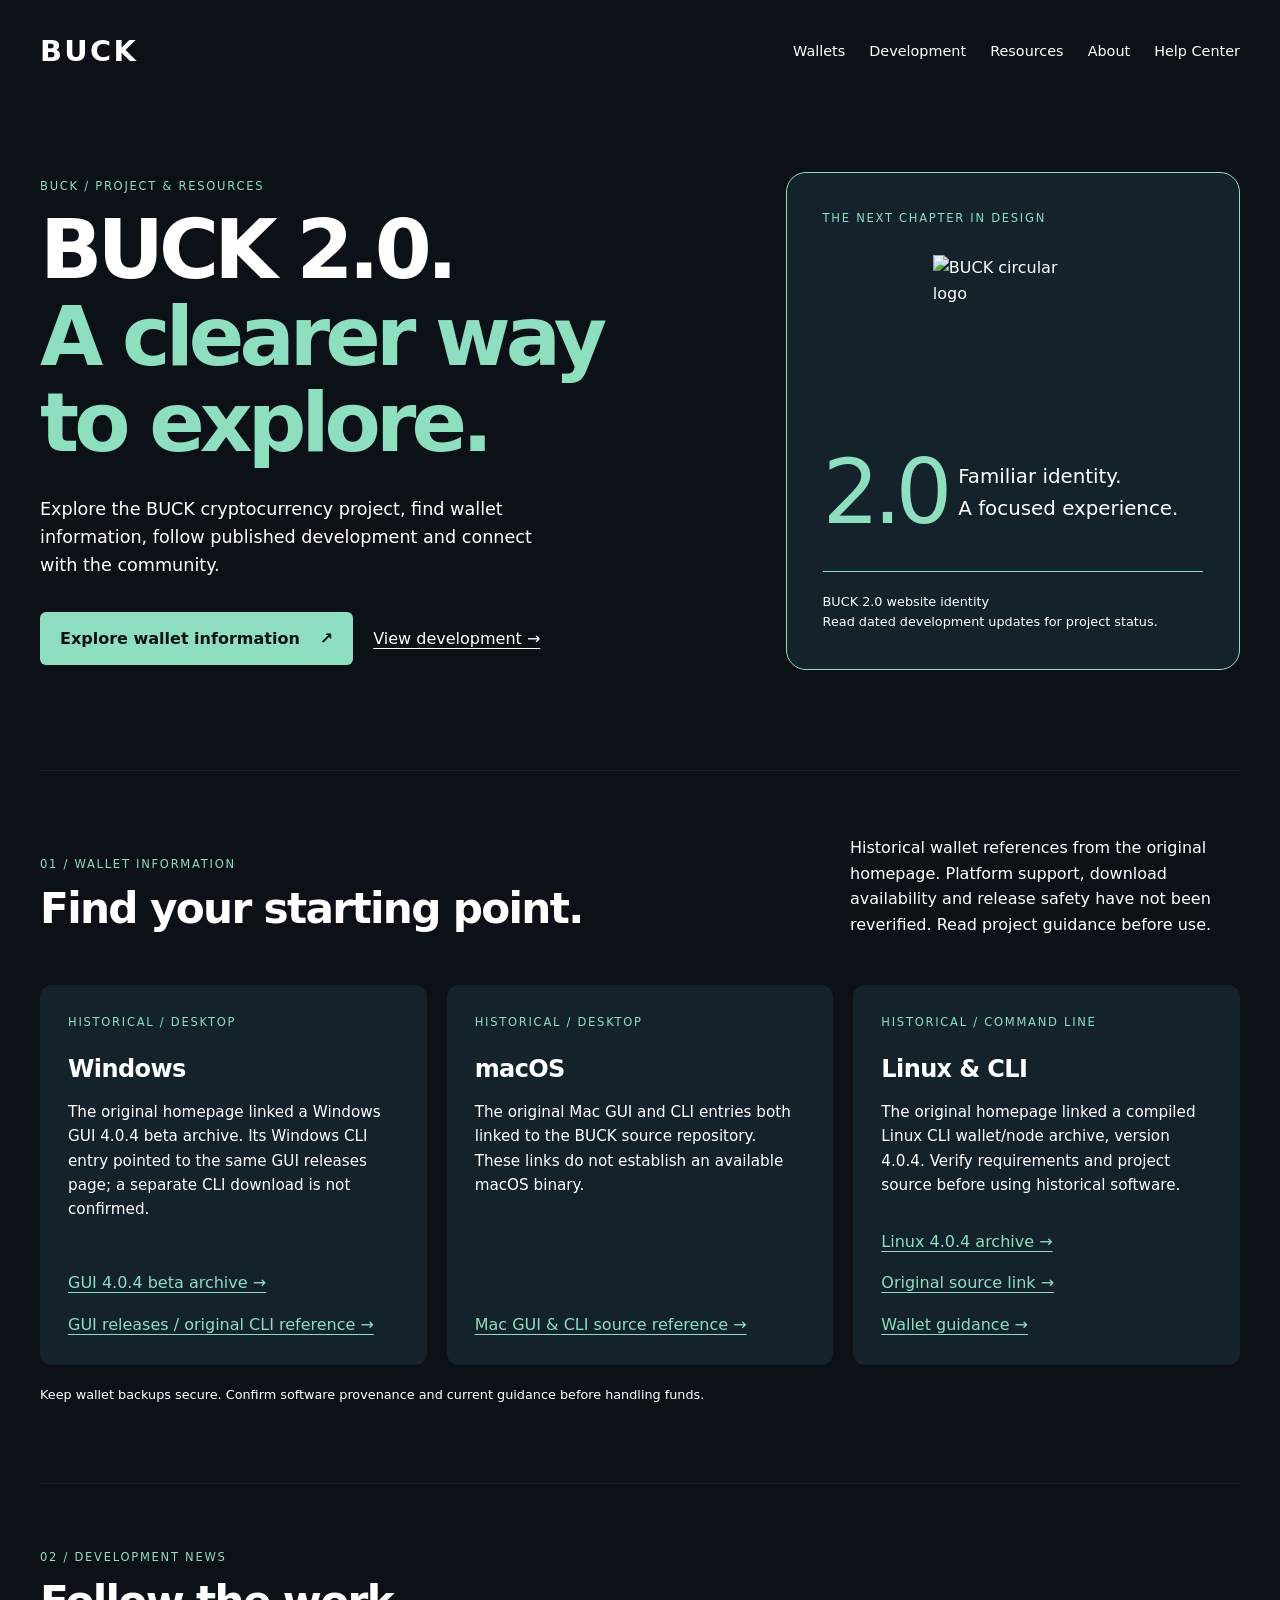
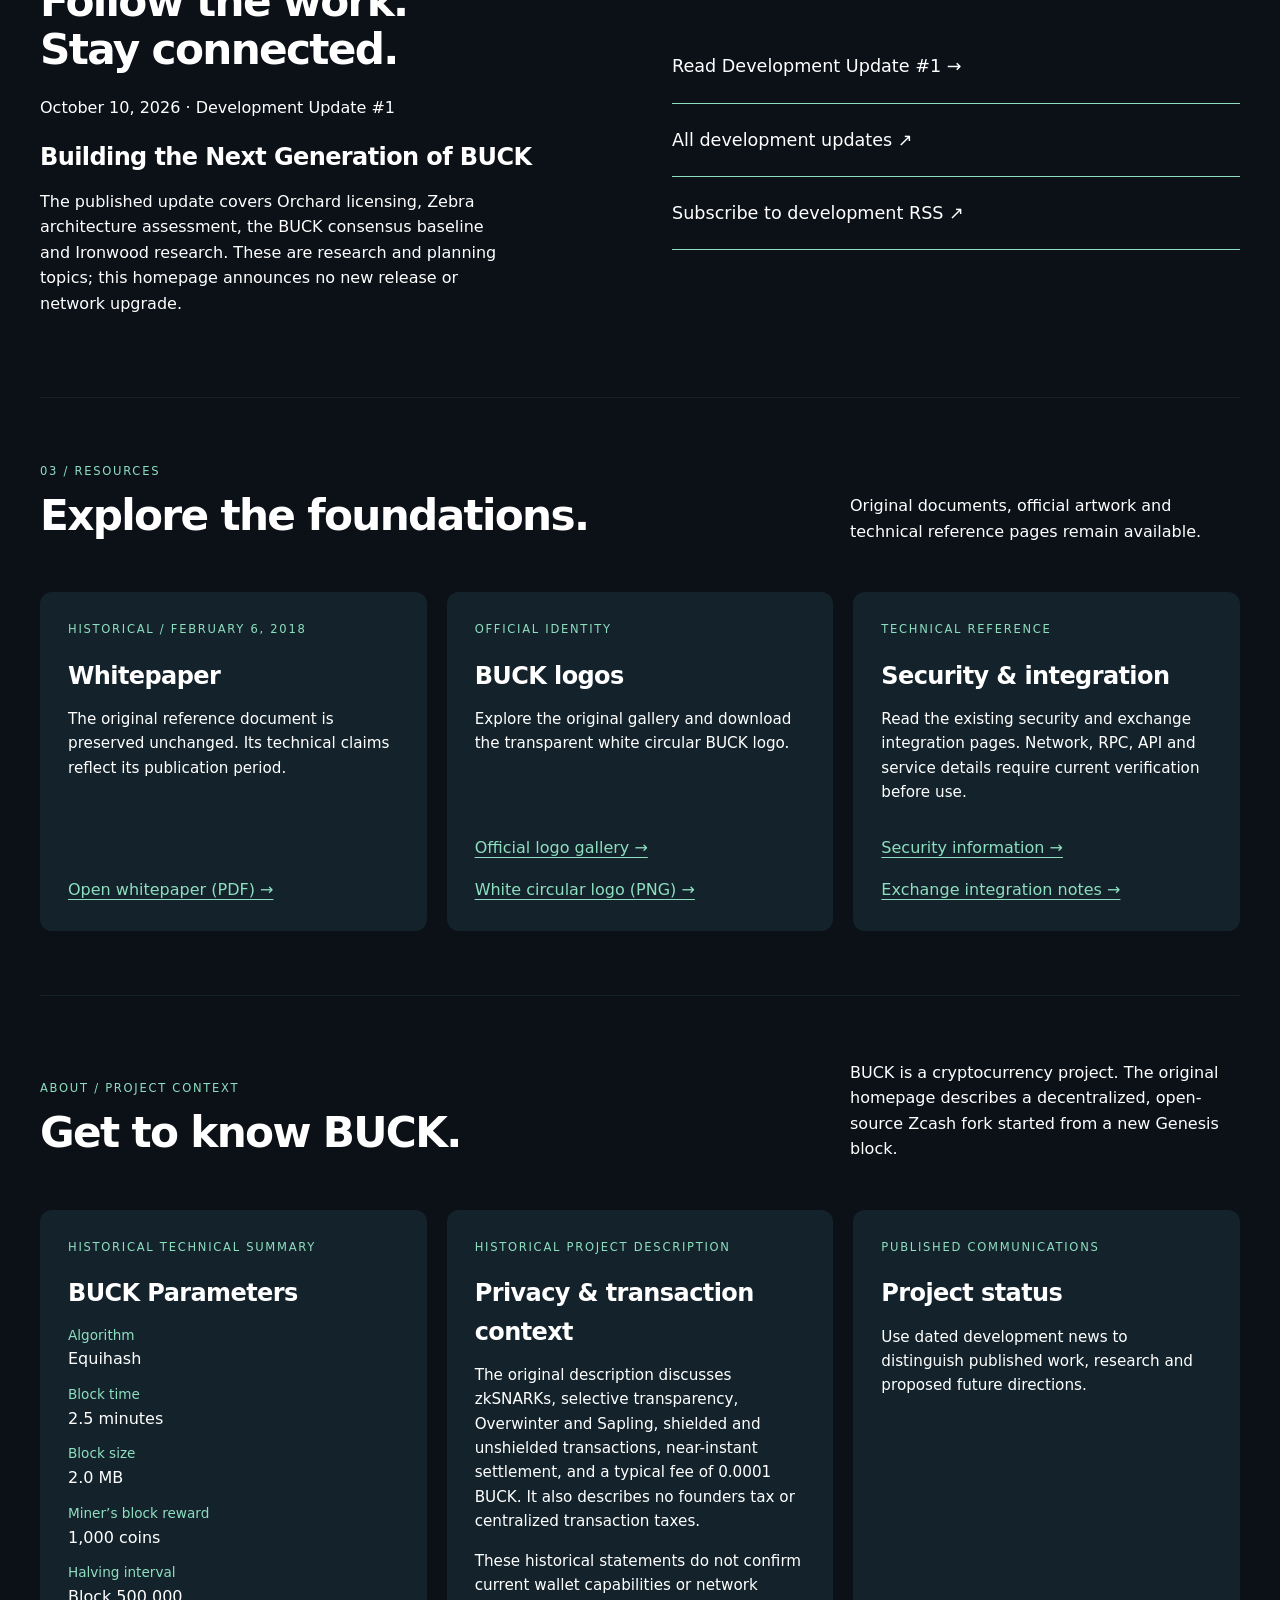
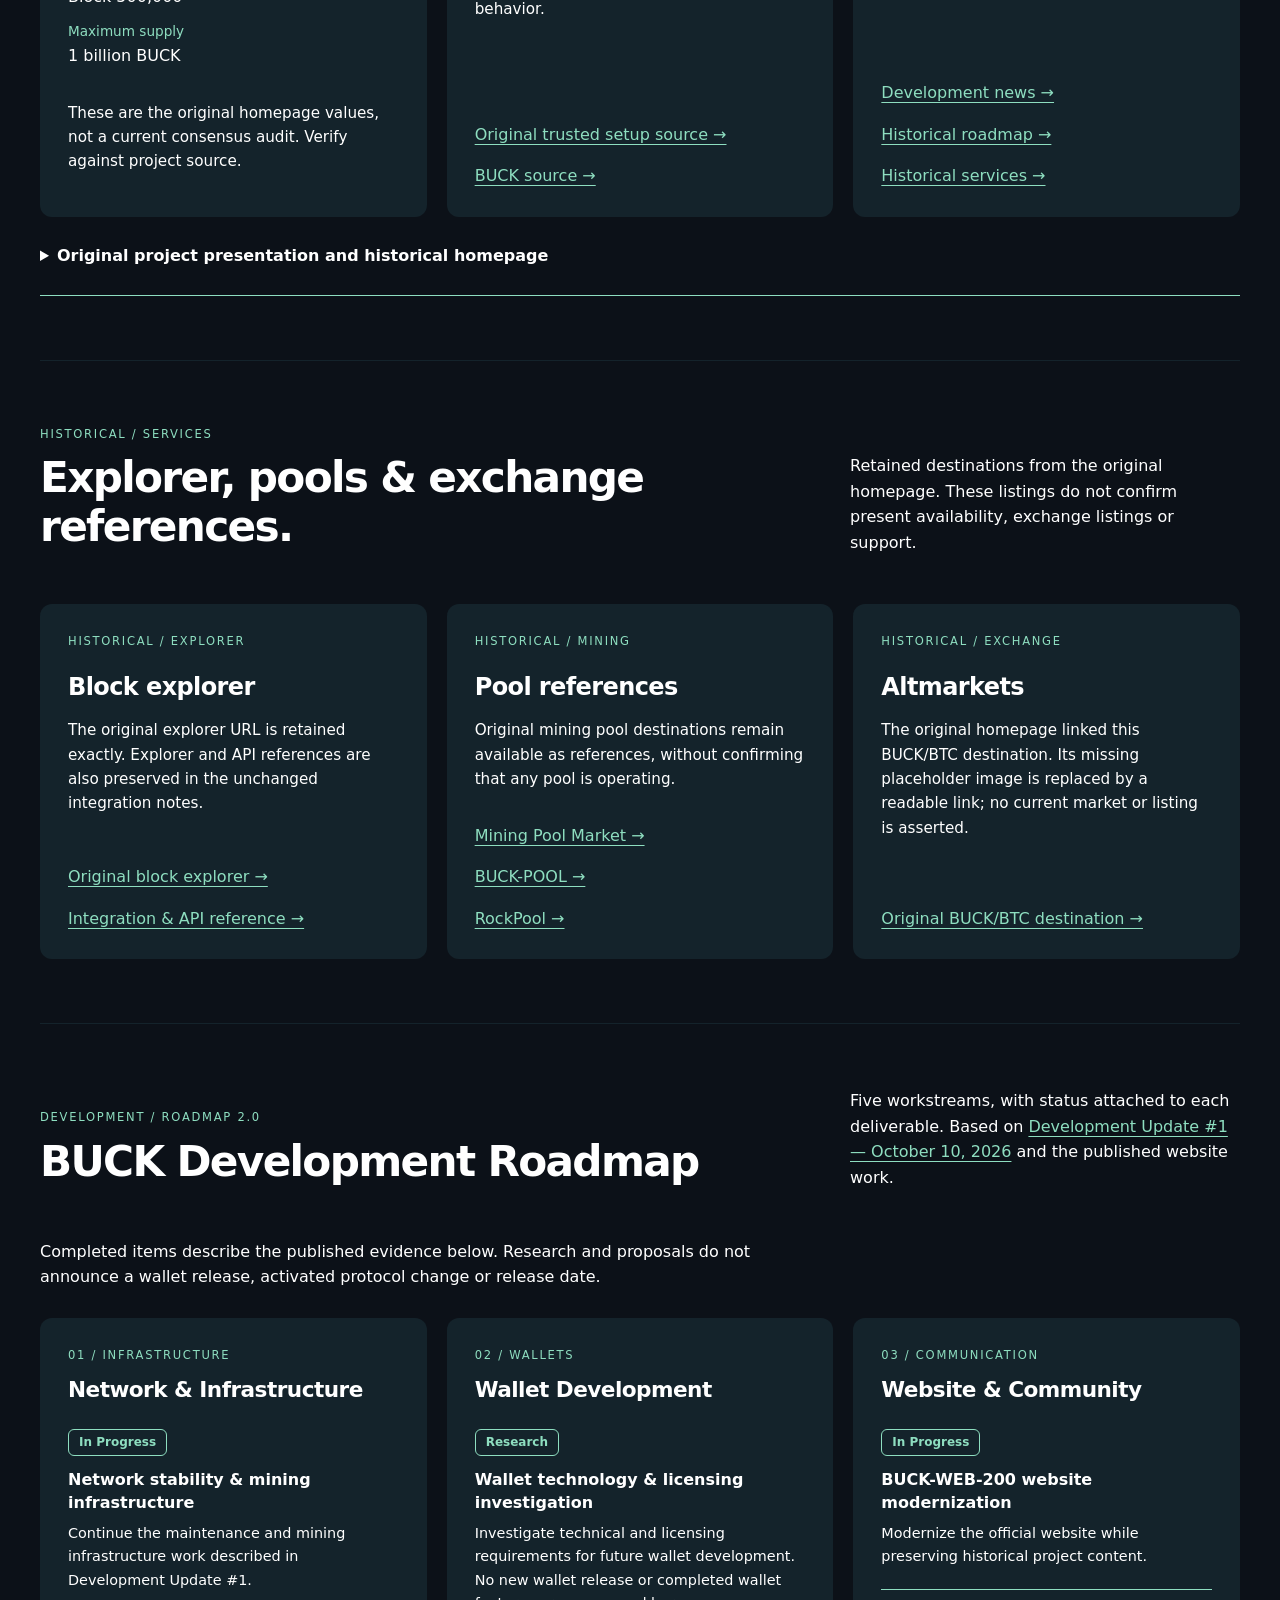
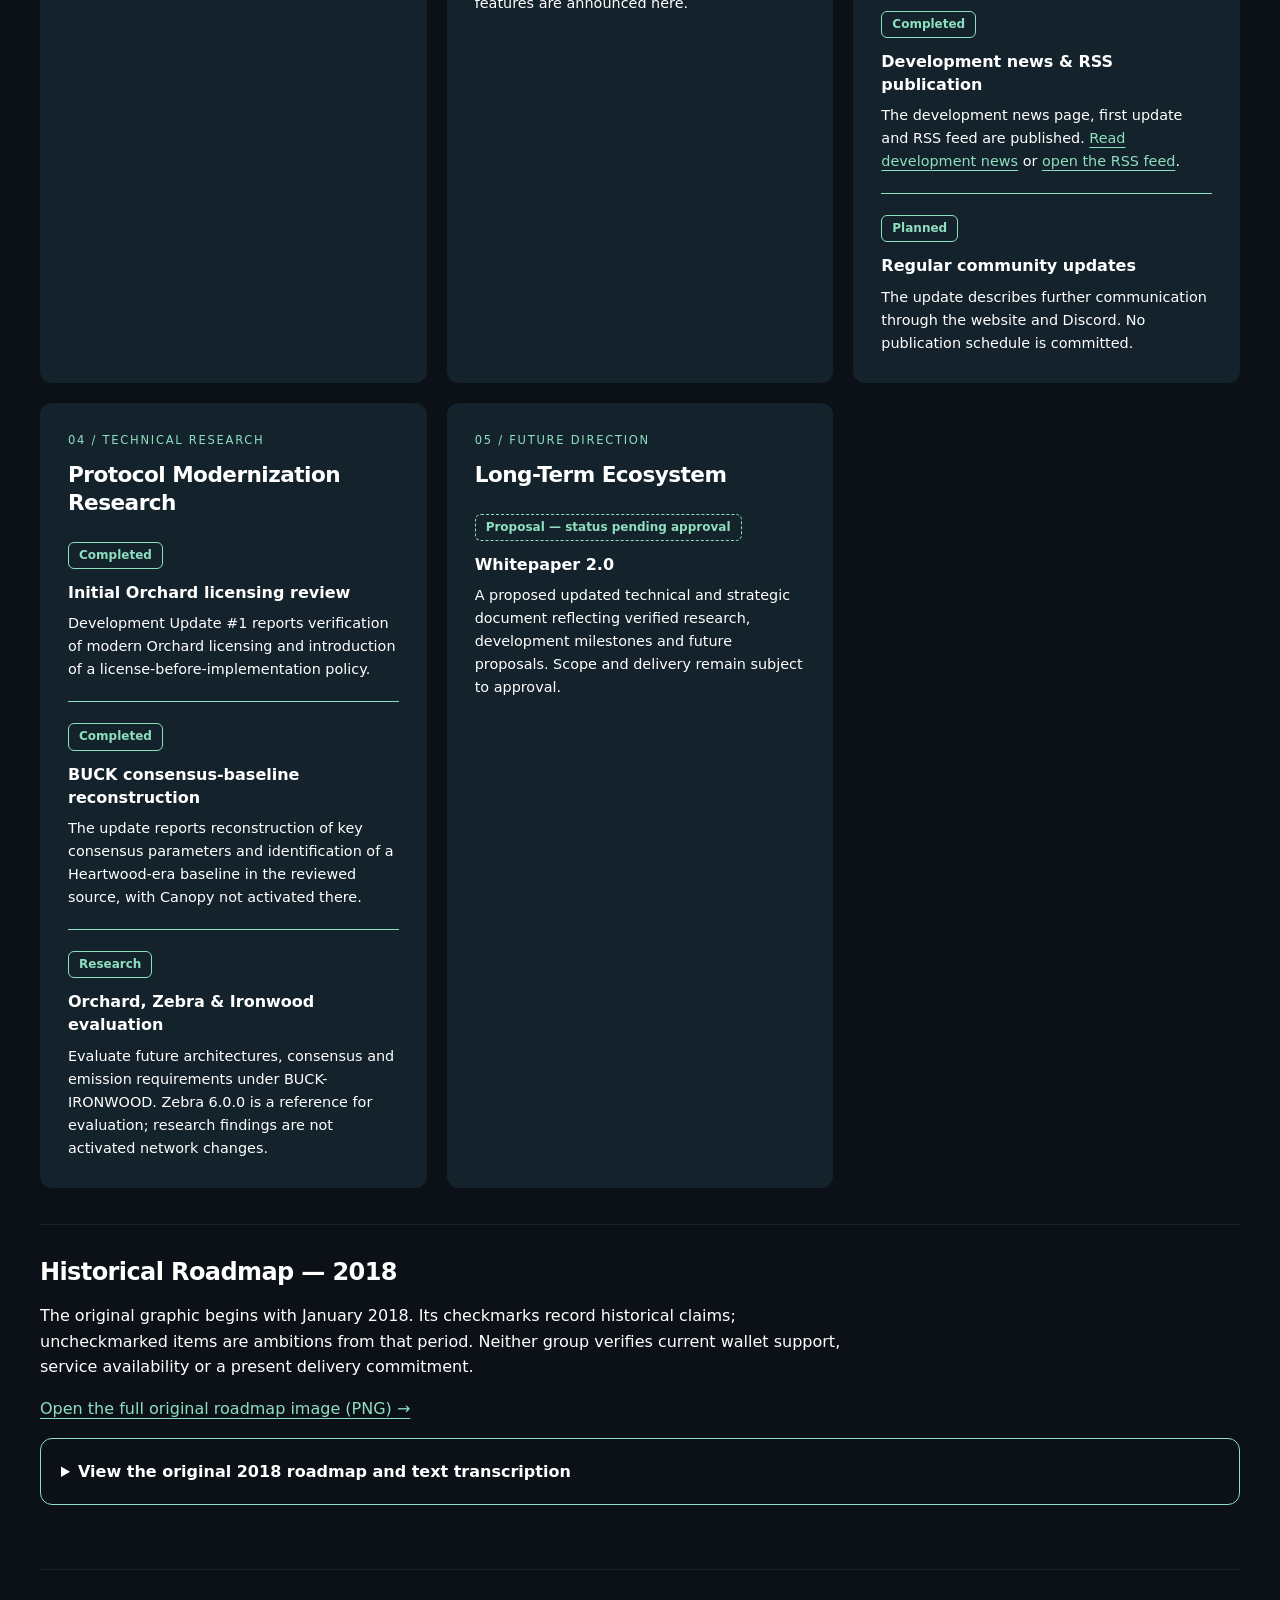
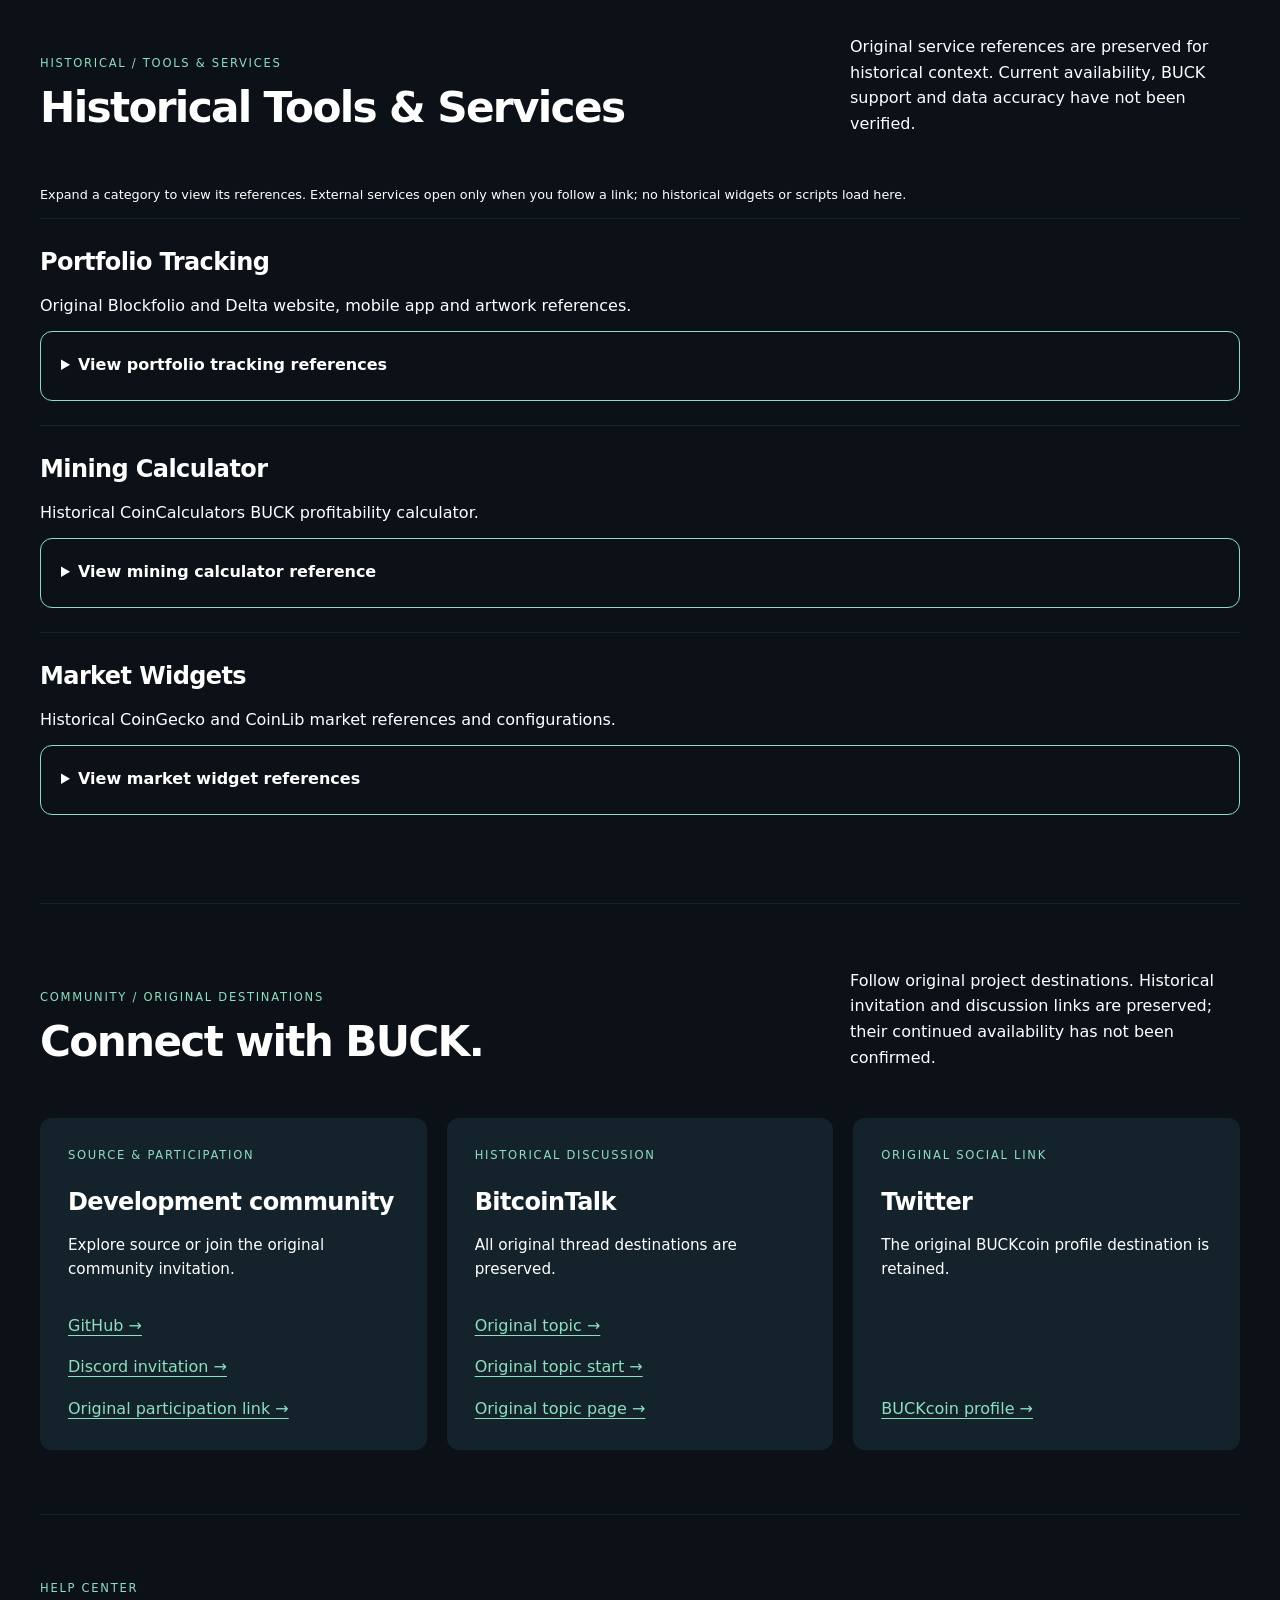
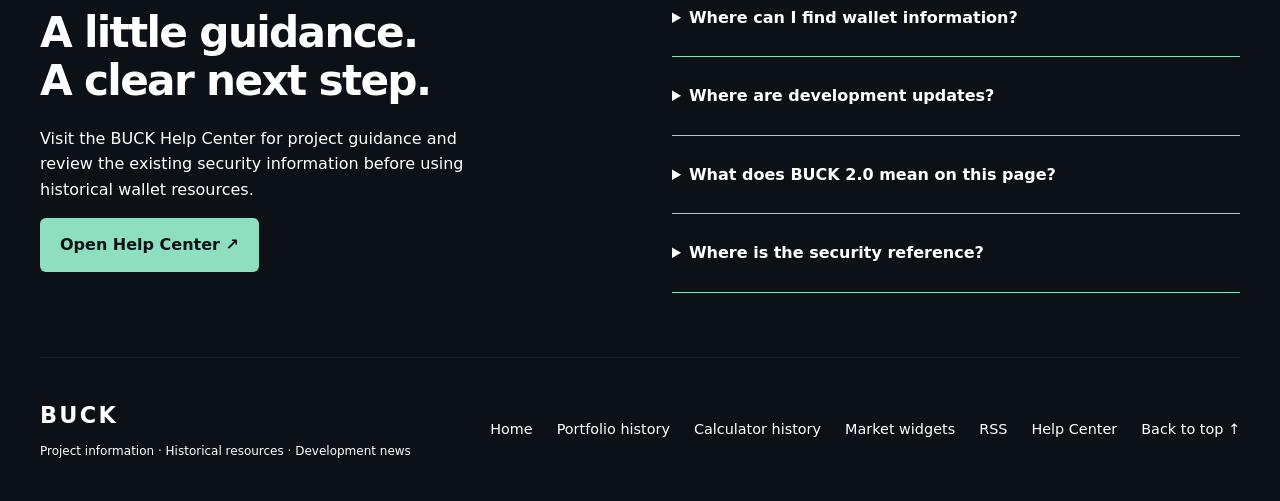
==== commit 2cc572ad: "BUCK-WEB-200 / 00H-3E-R1: consolidate historical tools and services" ====
--- a/index.html
+++ b/index.html
@@ -101,8 +101,34 @@
       </div>
     </details>
   </div>
-</section><section id="portfoliotracking" class="section" aria-labelledby="portfolio-title"><div class="section-heading"><div><p class="eyebrow">Historical / Portfolio tools</p><h2><span id="portfolio-title">Original tracking references.</span></h2></div><p>The original Blockfolio and Delta listings are retained. Current availability, app identity and BUCK support are not verified.</p></div><div class="card-grid"><article class="card"><span class="card-label">Historical listing</span><h3>Blockfolio</h3><p>Original website and mobile store destinations.</p><ul class="about-links"><li><a href="https://www.blockfolio.com/">Blockfolio website →</a></li><li><a href="https://itunes.apple.com/us/app/blockfolio-bitcoin-altcoin/id1095564685?mt=8">Original iOS listing →</a></li><li><a href="https://play.google.com/store/apps/details?id=com.blockfolio.blockfolio">Original Android listing →</a></li><li><a href="img/blockfolio_icon.png">Original Blockfolio icon →</a></li></ul></article><article class="card"><span class="card-label">Historical listing</span><h3>Delta</h3><p>Original website and mobile store destinations.</p><ul class="about-links"><li><a href="https://getdelta.io">Delta website →</a></li><li><a href="https://itunes.apple.com/app/delta-crypto-ico-portfolio/id1288676542">Original iOS listing →</a></li><li><a href="https://play.google.com/store/apps/details?id=io.getdelta.android">Original Android listing →</a></li><li><a href="img/delta_icon.png">Original Delta icon →</a></li></ul></article><article class="card"><span class="card-label">Historical artwork</span><h3>Store badges</h3><p>The original mobile store badge assets remain available.</p><ul class="about-links"><li><a href="img/itunes_icon.svg">iOS badge →</a></li><li><a href="img/googleplay_icon.svg">Google Play badge →</a></li></ul></article></div></section><section id="miningcalculator" class="section" aria-labelledby="calculator-title"><p class="eyebrow">Historical / Mining calculator</p><h2 id="calculator-title">Original profitability calculator.</h2><p>The original CoinCalculators.io widget is retained below as an optional third-party embed. Availability, input assumptions and calculation accuracy have not been verified.</p><p><a href="https://www.coincalculators.io/widget.aspx?crypto=buck">Open the original BUCK calculator →</a></p><details><summary>Load the historical calculator</summary><iframe class="legacy-embed" title="Historical CoinCalculators BUCK profitability calculator" src="https://www.coincalculators.io/widget.aspx?crypto=buck" width="325" height="270" loading="lazy" sandbox="allow-scripts allow-same-origin" referrerpolicy="no-referrer"></iframe></details></section>
-<section id="widgets" class="section" aria-labelledby="widgets-title"><p class="eyebrow">Historical / Market widgets</p><h2 id="widgets-title">Original price references.</h2><p>These historical third-party widgets are retained for reference. Data availability and accuracy are not confirmed; they are not evidence of a current exchange listing.</p><div class="card-grid"><article class="card"><h3>CoinGecko</h3><p>Original configuration: BUCK, BTC quote currency, English locale.</p><a href="https://widgets.coingecko.com/coingecko-coin-price-chart-widget.js">Original widget script →</a><details><summary>Load historical CoinGecko chart</summary><iframe class="legacy-embed" title="Historical CoinGecko BUCK BTC price chart" width="350" height="240" loading="lazy" sandbox="allow-scripts" referrerpolicy="no-referrer" srcdoc="&lt;!doctype html&gt;&lt;html lang='en'&gt;&lt;meta name='viewport' content='width=device-width,initial-scale=1'&gt;&lt;script src='https://widgets.coingecko.com/coingecko-coin-price-chart-widget.js'&gt;&lt;/script&gt;&lt;coingecko-coin-price-chart-widget currency='btc' coin-id='buck' locale='en' height='200' width='350'&gt;&lt;/coingecko-coin-price-chart-widget&gt;&lt;/html&gt;"></iframe></details></article><article class="card"><h3>CoinLib</h3><p>Original configuration: coin ID 829653, quote coin ID 1505, light theme.</p><a href="https://widget.coinlib.io/widget?type=single&amp;theme=light&amp;coin_id=829653&amp;pref_coin_id=1505">Original CoinLib widget →</a><a href="https://coinlib.io">CoinLib provider →</a><details><summary>Load historical CoinLib widget</summary><iframe class="legacy-embed" title="Historical CoinLib BUCK market widget" src="https://widget.coinlib.io/widget?type=single&amp;theme=light&amp;coin_id=829653&amp;pref_coin_id=1505" width="350" height="165" loading="lazy" sandbox="allow-scripts allow-same-origin" referrerpolicy="no-referrer"></iframe></details></article></div></section><section id="community" class="section" aria-labelledby="community-title"><div class="section-heading"><div><p class="eyebrow">Community / Original destinations</p><h2><span id="community-title">Connect with BUCK.</span></h2></div><p>Follow original project destinations. Historical invitation and discussion links are preserved; their continued availability has not been confirmed.</p></div><div class="card-grid"><article class="card"><span class="card-label">Source & participation</span><h3>Development community</h3><p>Explore source or join the original community invitation.</p><ul class="about-links"><li><a href="https://github.com/buckcoin/buck">GitHub →</a></li><li><a href="https://discord.gg/maGFGwYdn4">Discord invitation →</a></li><li><a href="https://discord.com/invite/maGFGwYdn4">Original participation link →</a></li></ul></article><article class="card"><span class="card-label">Historical discussion</span><h3>BitcoinTalk</h3><p>All original thread destinations are preserved.</p><ul class="about-links"><li><a href="https://bitcointalk.org/index.php?topic=2828707">Original topic →</a></li><li><a href="https://bitcointalk.org/index.php?topic=2828707.0">Original topic start →</a></li><li><a href="https://bitcointalk.org/index.php?topic=2828707.20">Original topic page →</a></li></ul></article><article class="card"><span class="card-label">Original social link</span><h3>Twitter</h3><p>The original BUCKcoin profile destination is retained.</p><ul class="about-links"><li><a href="https://twitter.com/BUCKcoin">BUCKcoin profile →</a></li></ul></article></div></section><section id="help" class="section help-panel" aria-labelledby="help-title"><div><p class="eyebrow">Help Center</p><h2 id="help-title">A little guidance.<br>A clear next step.</h2><p>Visit the BUCK Help Center for project guidance and review the existing security information before using historical wallet resources.</p><a class="button" href="https://help.buck.red/">Open Help Center ↗</a></div><div class="faq"><details><summary>Where can I find wallet information?</summary><p>Review <a href="#getstarted">historical wallet references</a> and <a href="https://help.buck.red/">Help Center guidance</a>. Current platform support and release safety require verification.</p></details><details><summary>Where are development updates?</summary><p>Read <a href="development.html">published development news</a> or subscribe to <a href="development.xml">RSS</a>.</p></details><details><summary>What does BUCK 2.0 mean on this page?</summary><p>BUCK 2.0 identifies this website presentation. It does not announce a wallet release, completed milestone or network upgrade.</p></details><details><summary>Where is the security reference?</summary><p>Read the <a href="security/security.html">original security information</a>. Keep wallet backups secure and confirm software provenance before use.</p></details></div></section>
+</section><section id="historical-services" class="section" aria-labelledby="historical-services-title">
+  <div class="section-heading"><div><p class="eyebrow">Historical / Tools &amp; services</p><h2 id="historical-services-title">Historical Tools &amp; Services</h2></div><p>Original service references are preserved for historical context. Current availability, BUCK support and data accuracy have not been verified.</p></div>
+  <p class="section-note">Expand a category to view its references. External services open only when you follow a link; no historical widgets or scripts load here.</p>
+  <div id="portfoliotracking" class="historical-service" aria-labelledby="portfolio-title">
+    <h3 id="portfolio-title">Portfolio Tracking</h3>
+    <p>Original Blockfolio and Delta website, mobile app and artwork references.</p>
+    <details class="historical-disclosure"><summary>View portfolio tracking references</summary>
+      <p>Current availability, app identity and BUCK support are not verified.</p>
+<div class="card-grid"><article class="card"><span class="card-label">Historical listing</span><h4>Blockfolio</h4><p>Original website and mobile store destinations.</p><ul class="about-links"><li><a href="https://www.blockfolio.com/">Blockfolio website →</a></li><li><a href="https://itunes.apple.com/us/app/blockfolio-bitcoin-altcoin/id1095564685?mt=8">Original iOS listing →</a></li><li><a href="https://play.google.com/store/apps/details?id=com.blockfolio.blockfolio">Original Android listing →</a></li><li><a href="img/blockfolio_icon.png">Original Blockfolio icon →</a></li></ul></article><article class="card"><span class="card-label">Historical listing</span><h4>Delta</h4><p>Original website and mobile store destinations.</p><ul class="about-links"><li><a href="https://getdelta.io">Delta website →</a></li><li><a href="https://itunes.apple.com/app/delta-crypto-ico-portfolio/id1288676542">Original iOS listing →</a></li><li><a href="https://play.google.com/store/apps/details?id=io.getdelta.android">Original Android listing →</a></li><li><a href="img/delta_icon.png">Original Delta icon →</a></li></ul></article><article class="card"><span class="card-label">Historical artwork</span><h4>Store badges</h4><p>The original mobile store badge assets remain available.</p><ul class="about-links"><li><a href="img/itunes_icon.svg">iOS badge →</a></li><li><a href="img/googleplay_icon.svg">Google Play badge →</a></li></ul></article></div>
+    </details>
+  </div>
+  <div id="miningcalculator" class="historical-service" aria-labelledby="calculator-title">
+    <h3 id="calculator-title">Mining Calculator</h3>
+    <p>Historical CoinCalculators BUCK profitability calculator.</p>
+    <details class="historical-disclosure"><summary>View mining calculator reference</summary>
+      <p>Historical availability notice: the original destination may be unavailable or changed. Input assumptions and calculation accuracy have not been verified.</p>
+      <p><a href="https://www.coincalculators.io/widget.aspx?crypto=buck">Open the original BUCK calculator →</a></p>
+    </details>
+  </div>
+  <div id="widgets" class="historical-service" aria-labelledby="widgets-title">
+    <h3 id="widgets-title">Market Widgets</h3>
+    <p>Historical CoinGecko and CoinLib market references and configurations.</p>
+    <details class="historical-disclosure"><summary>View market widget references</summary>
+      <p>Data availability and accuracy are not confirmed; these references are not evidence of a current exchange listing. The original script and widget URLs are ordinary external links.</p>
+<div class="card-grid"><article class="card"><h4>CoinGecko</h4><p>Original configuration: BUCK, BTC quote currency, English locale.</p><a href="https://widgets.coingecko.com/coingecko-coin-price-chart-widget.js">Original widget script →</a></article><article class="card"><h4>CoinLib</h4><p>Original configuration: coin ID 829653, quote coin ID 1505, light theme.</p><a href="https://widget.coinlib.io/widget?type=single&amp;theme=light&amp;coin_id=829653&amp;pref_coin_id=1505">Original CoinLib widget →</a><a href="https://coinlib.io">CoinLib provider →</a></article></div>
+    </details>
+  </div>
+</section><section id="community" class="section" aria-labelledby="community-title"><div class="section-heading"><div><p class="eyebrow">Community / Original destinations</p><h2><span id="community-title">Connect with BUCK.</span></h2></div><p>Follow original project destinations. Historical invitation and discussion links are preserved; their continued availability has not been confirmed.</p></div><div class="card-grid"><article class="card"><span class="card-label">Source & participation</span><h3>Development community</h3><p>Explore source or join the original community invitation.</p><ul class="about-links"><li><a href="https://github.com/buckcoin/buck">GitHub →</a></li><li><a href="https://discord.gg/maGFGwYdn4">Discord invitation →</a></li><li><a href="https://discord.com/invite/maGFGwYdn4">Original participation link →</a></li></ul></article><article class="card"><span class="card-label">Historical discussion</span><h3>BitcoinTalk</h3><p>All original thread destinations are preserved.</p><ul class="about-links"><li><a href="https://bitcointalk.org/index.php?topic=2828707">Original topic →</a></li><li><a href="https://bitcointalk.org/index.php?topic=2828707.0">Original topic start →</a></li><li><a href="https://bitcointalk.org/index.php?topic=2828707.20">Original topic page →</a></li></ul></article><article class="card"><span class="card-label">Original social link</span><h3>Twitter</h3><p>The original BUCKcoin profile destination is retained.</p><ul class="about-links"><li><a href="https://twitter.com/BUCKcoin">BUCKcoin profile →</a></li></ul></article></div></section><section id="help" class="section help-panel" aria-labelledby="help-title"><div><p class="eyebrow">Help Center</p><h2 id="help-title">A little guidance.<br>A clear next step.</h2><p>Visit the BUCK Help Center for project guidance and review the existing security information before using historical wallet resources.</p><a class="button" href="https://help.buck.red/">Open Help Center ↗</a></div><div class="faq"><details><summary>Where can I find wallet information?</summary><p>Review <a href="#getstarted">historical wallet references</a> and <a href="https://help.buck.red/">Help Center guidance</a>. Current platform support and release safety require verification.</p></details><details><summary>Where are development updates?</summary><p>Read <a href="development.html">published development news</a> or subscribe to <a href="development.xml">RSS</a>.</p></details><details><summary>What does BUCK 2.0 mean on this page?</summary><p>BUCK 2.0 identifies this website presentation. It does not announce a wallet release, completed milestone or network upgrade.</p></details><details><summary>Where is the security reference?</summary><p>Read the <a href="security/security.html">original security information</a>. Keep wallet backups secure and confirm software provenance before use.</p></details></div></section>
   </main>
   <footer class="site-footer container"><div><strong class="notranslate" translate="no">BUCK</strong><p>Project information · Historical resources · Development news</p></div><nav aria-label="Footer navigation"><a href="index.html">Home</a><a href="#portfoliotracking">Portfolio history</a><a href="#miningcalculator">Calculator history</a><a href="#widgets">Market widgets</a><a href="development.xml">RSS</a><a href="https://help.buck.red/">Help Center</a><a href="#top">Back to top ↑</a></nav></footer>
 </body>
--- a/css/buck-web.css
+++ b/css/buck-web.css
@@ -131,3 +131,17 @@
   #roadmap .roadmap-card { padding: 22px; }
   #roadmap .roadmap-disclosure { padding-inline: 16px; }
 }
+
+/* Historical services: native disclosures and links; no third-party embeds. */
+#historical-services .historical-service { min-width: 0; padding-block: 24px; border-top: 1px solid var(--surface); overflow-wrap: anywhere; }
+#historical-services .historical-service > h3 { margin-top: 0; }
+#historical-services .historical-service > p { max-width: 80ch; margin-bottom: 12px; }
+#historical-services .historical-disclosure { padding: 12px 20px; border: 1px solid var(--mint); border-radius: 12px; }
+#historical-services summary { min-height: 44px; }
+#historical-services summary:hover { color: var(--mint); }
+#historical-services .card-grid { margin-block: 20px 8px; }
+#historical-services h4 { font-size: 1.2rem; margin: 12px 0; }
+#historical-services .card a { display: inline-block; }
+@media (max-width: 600px) {
+  #historical-services .historical-disclosure { padding-inline: 16px; }
+}
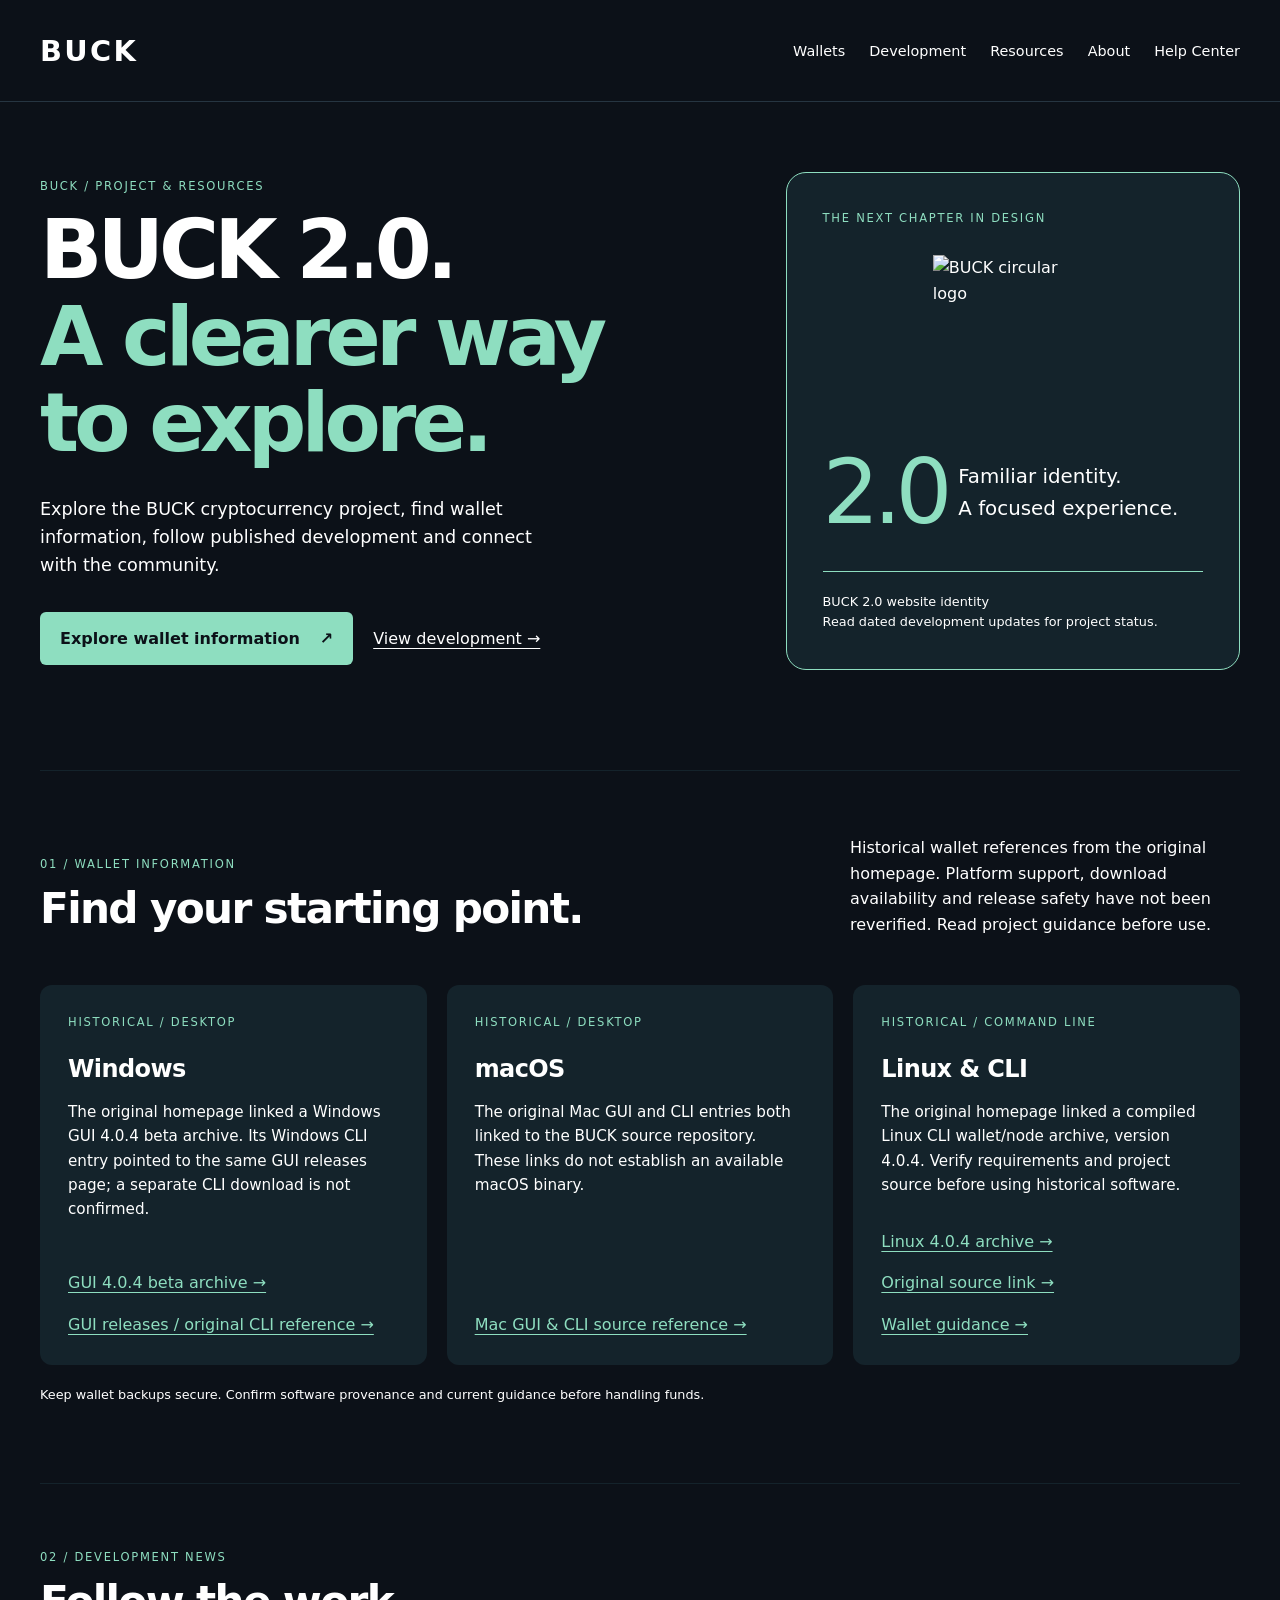
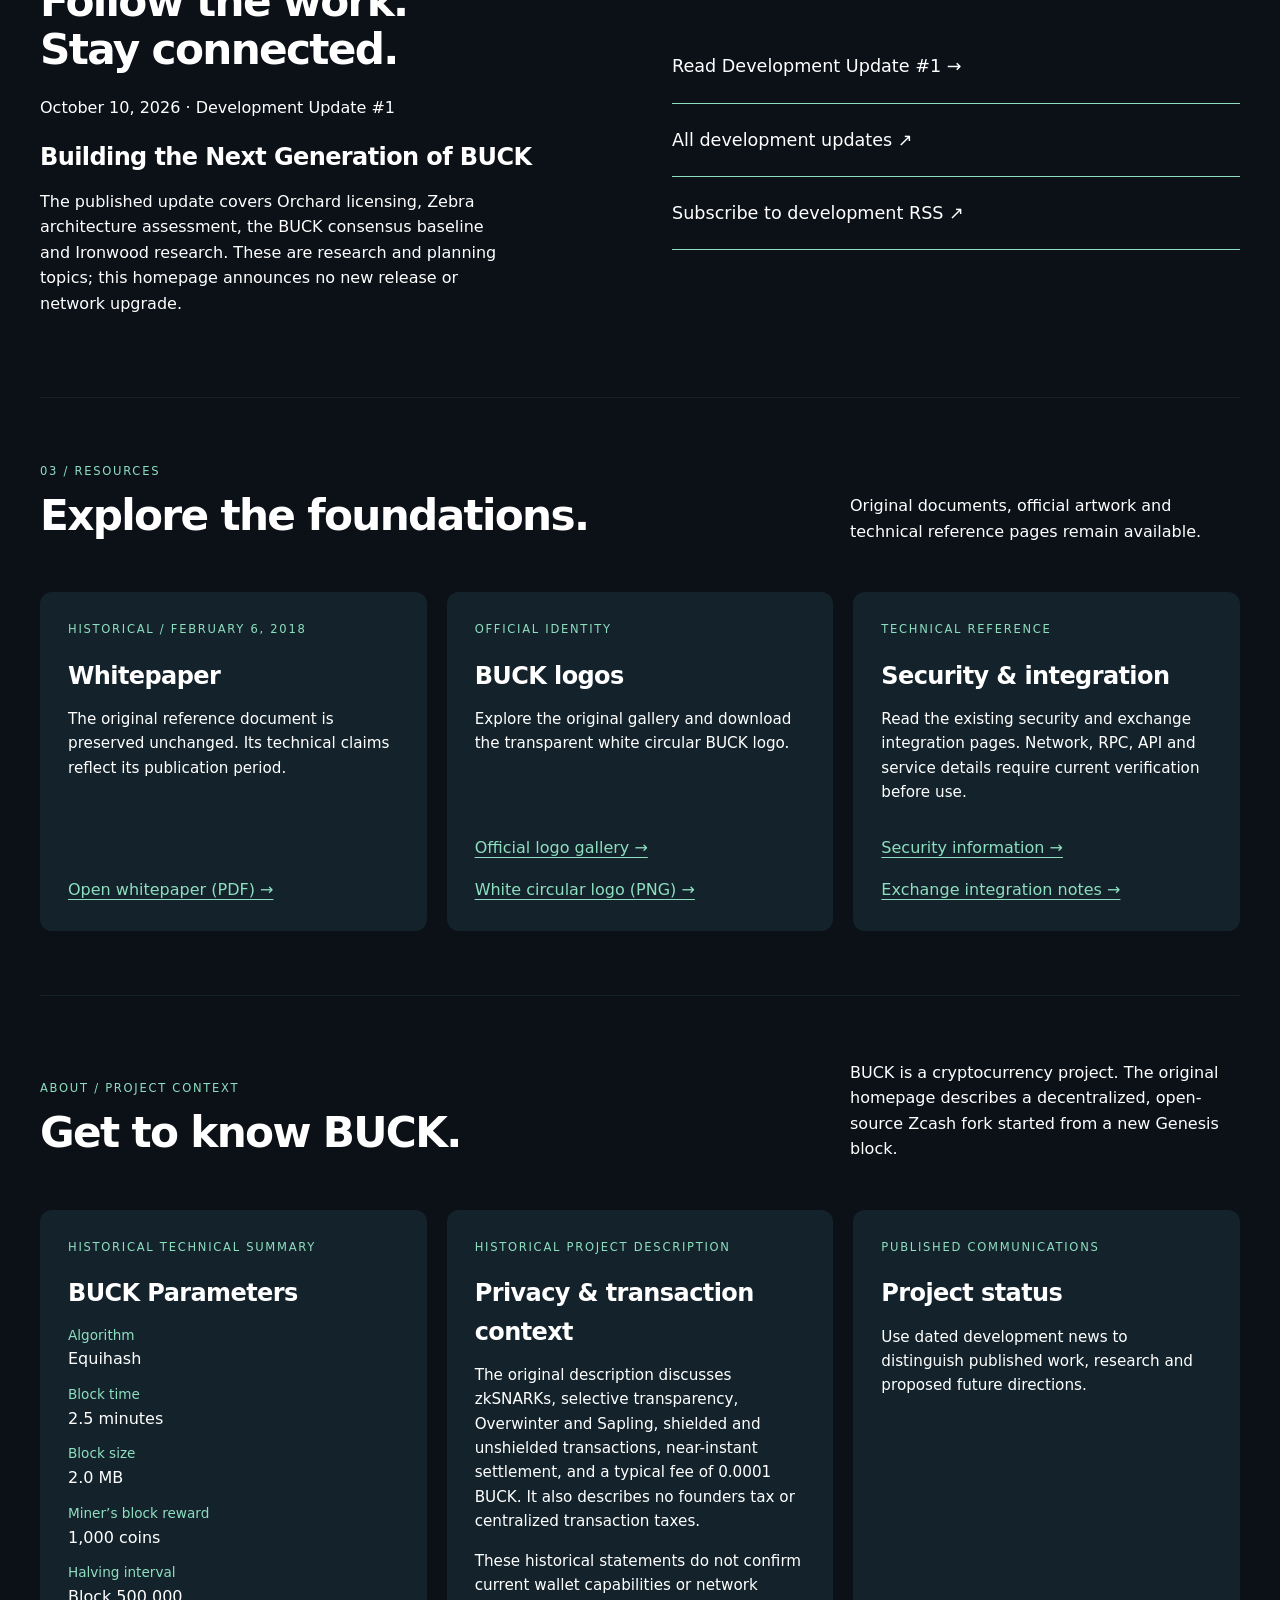
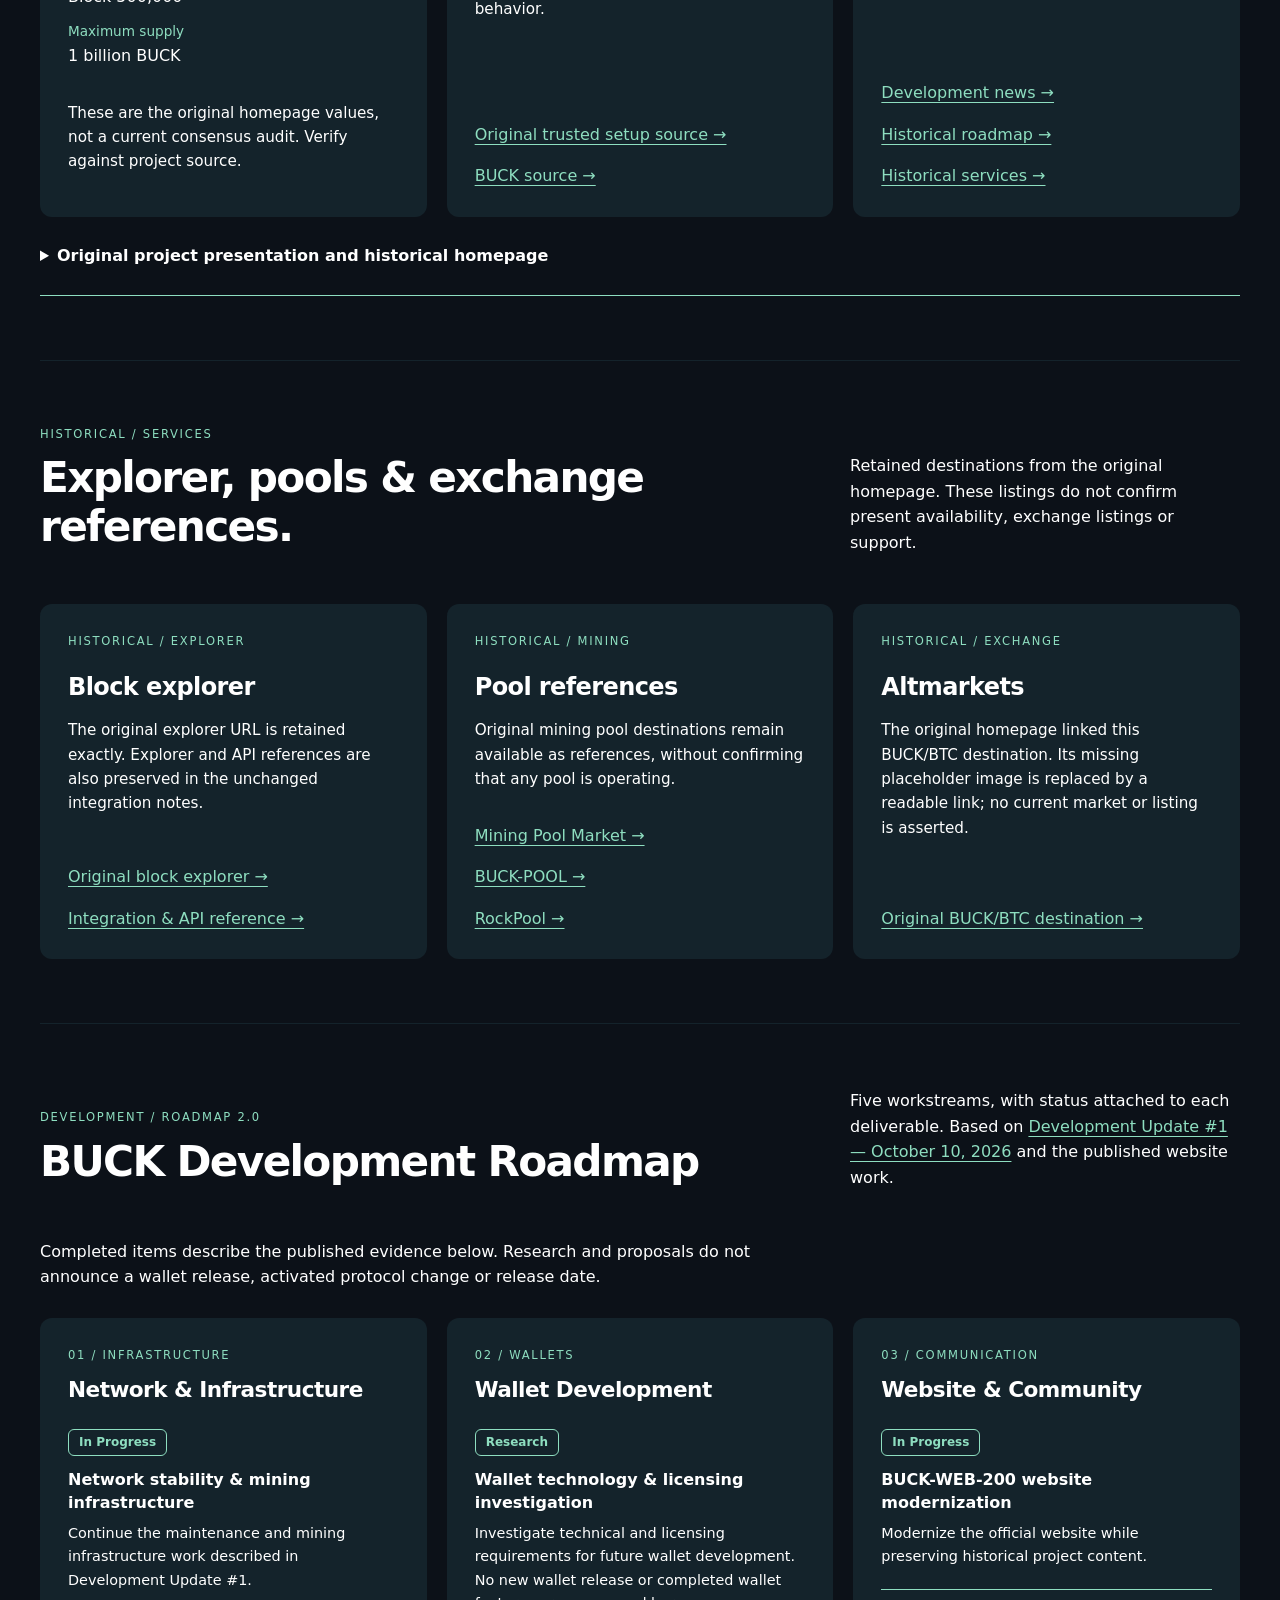
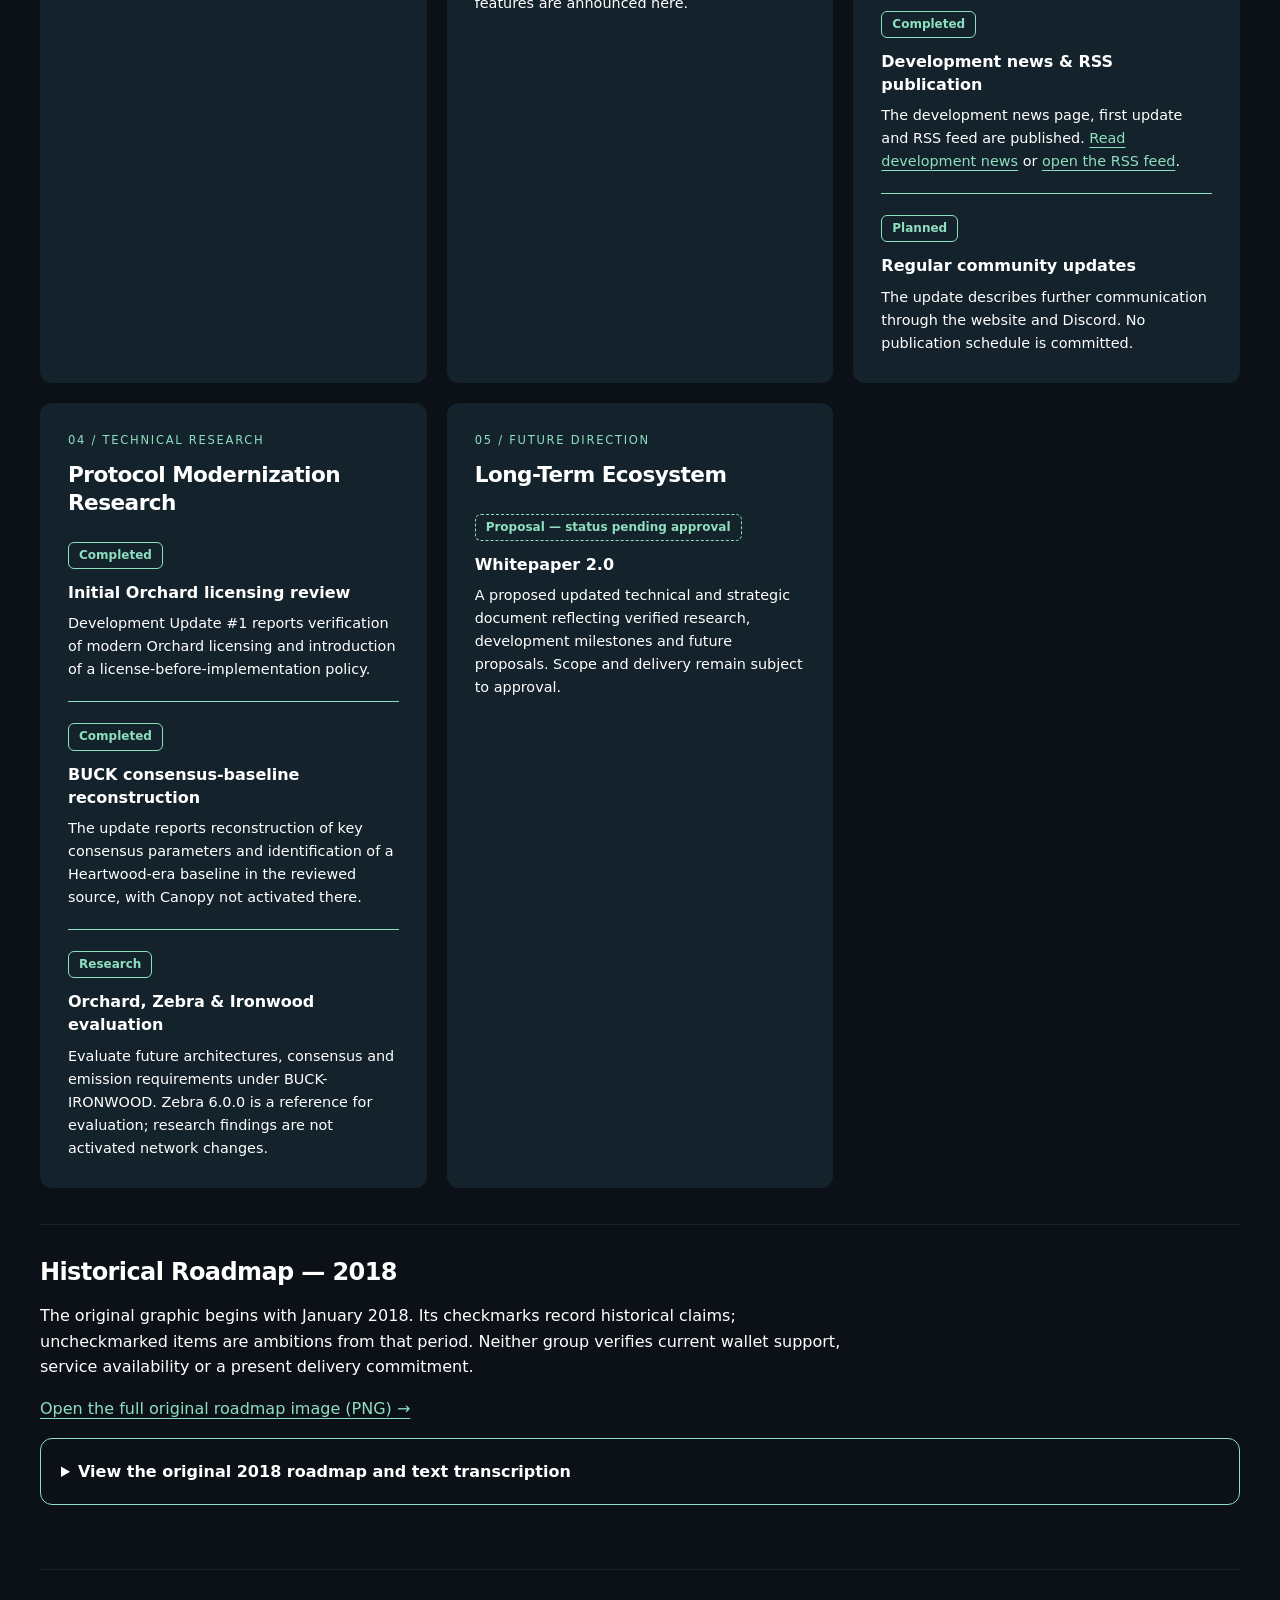
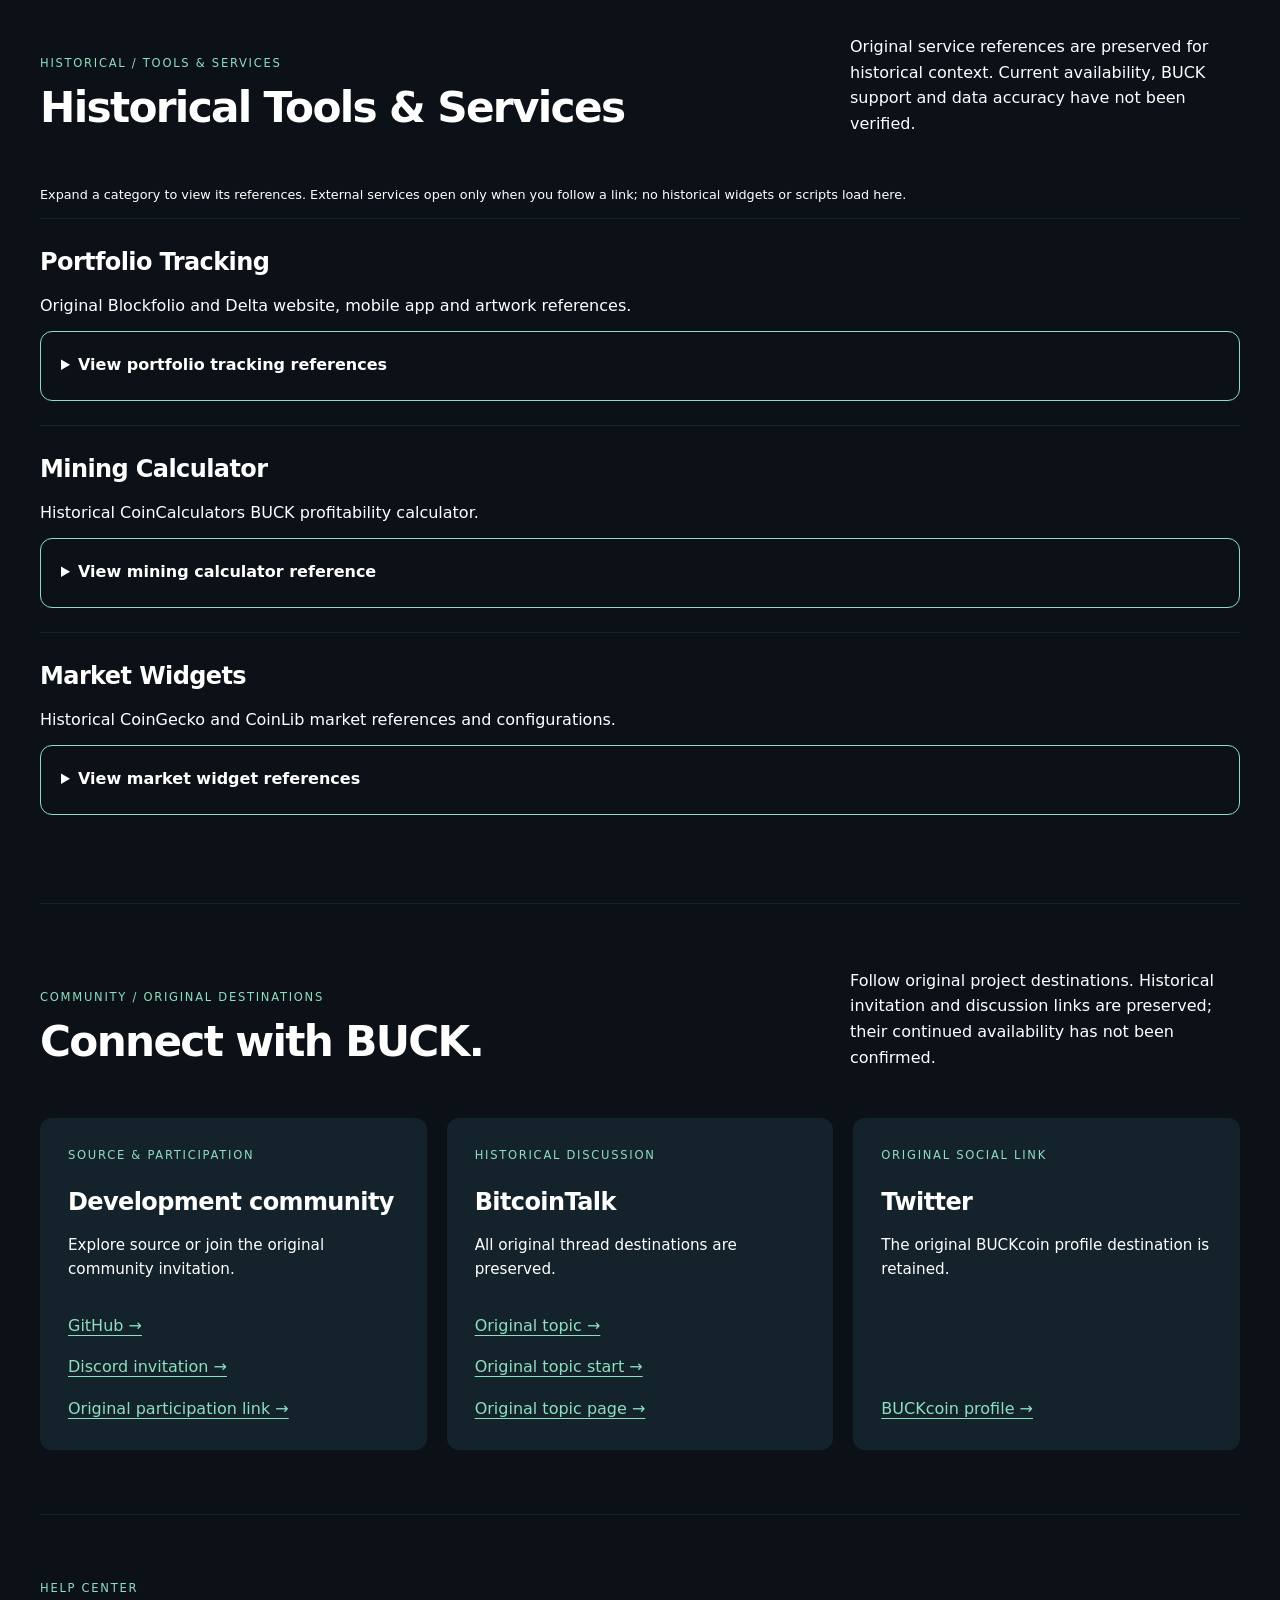
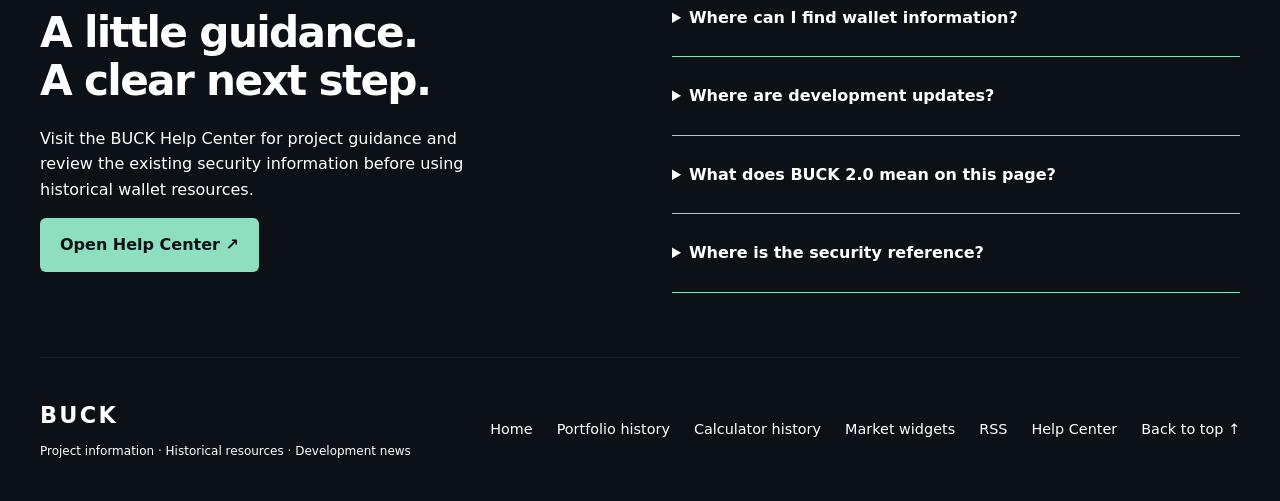
==== commit 2908bb03: "BUCK-WEB-200 / 00H-3F-R1: add full-width subtle header divider" ====
--- a/index.html
+++ b/index.html
@@ -12,6 +12,7 @@
 </head>
 <body id="top">
   <a class="skip-link" href="#main">Skip to content</a>
+  <div class="homepage-header-divider">
   <header class="site-header container">
     <a class="brand" href="#top" aria-label="BUCK home">
       <span class="notranslate" translate="no">BUCK</span>
@@ -20,6 +21,7 @@
       <ul><li><a href="#wallets">Wallets</a></li><li><a href="#development">Development</a></li><li><a href="#resources">Resources</a></li><li><a href="#about">About</a></li><li><a href="https://help.buck.red/">Help Center</a></li></ul>
     </nav>
   </header>
+  </div>
   <main id="main" class="container" tabindex="-1">
     <section class="hero" aria-labelledby="hero-title">
       <div><p class="eyebrow">BUCK / Project & resources</p><h1 id="hero-title">BUCK 2.0.<br><span>A clearer way<br>to explore.</span></h1>
--- a/css/buck-web.css
+++ b/css/buck-web.css
@@ -145,3 +145,7 @@
 @media (max-width: 600px) {
   #historical-services .historical-disclosure { padding-inline: 16px; }
 }
+
+/* Homepage-only divider; header and content geometry are preserved. */
+.homepage-header-divider { position: relative; }
+.homepage-header-divider::after { content: ""; position: absolute; inset: auto 0 0; height: 1px; background: #263541; pointer-events: none; }
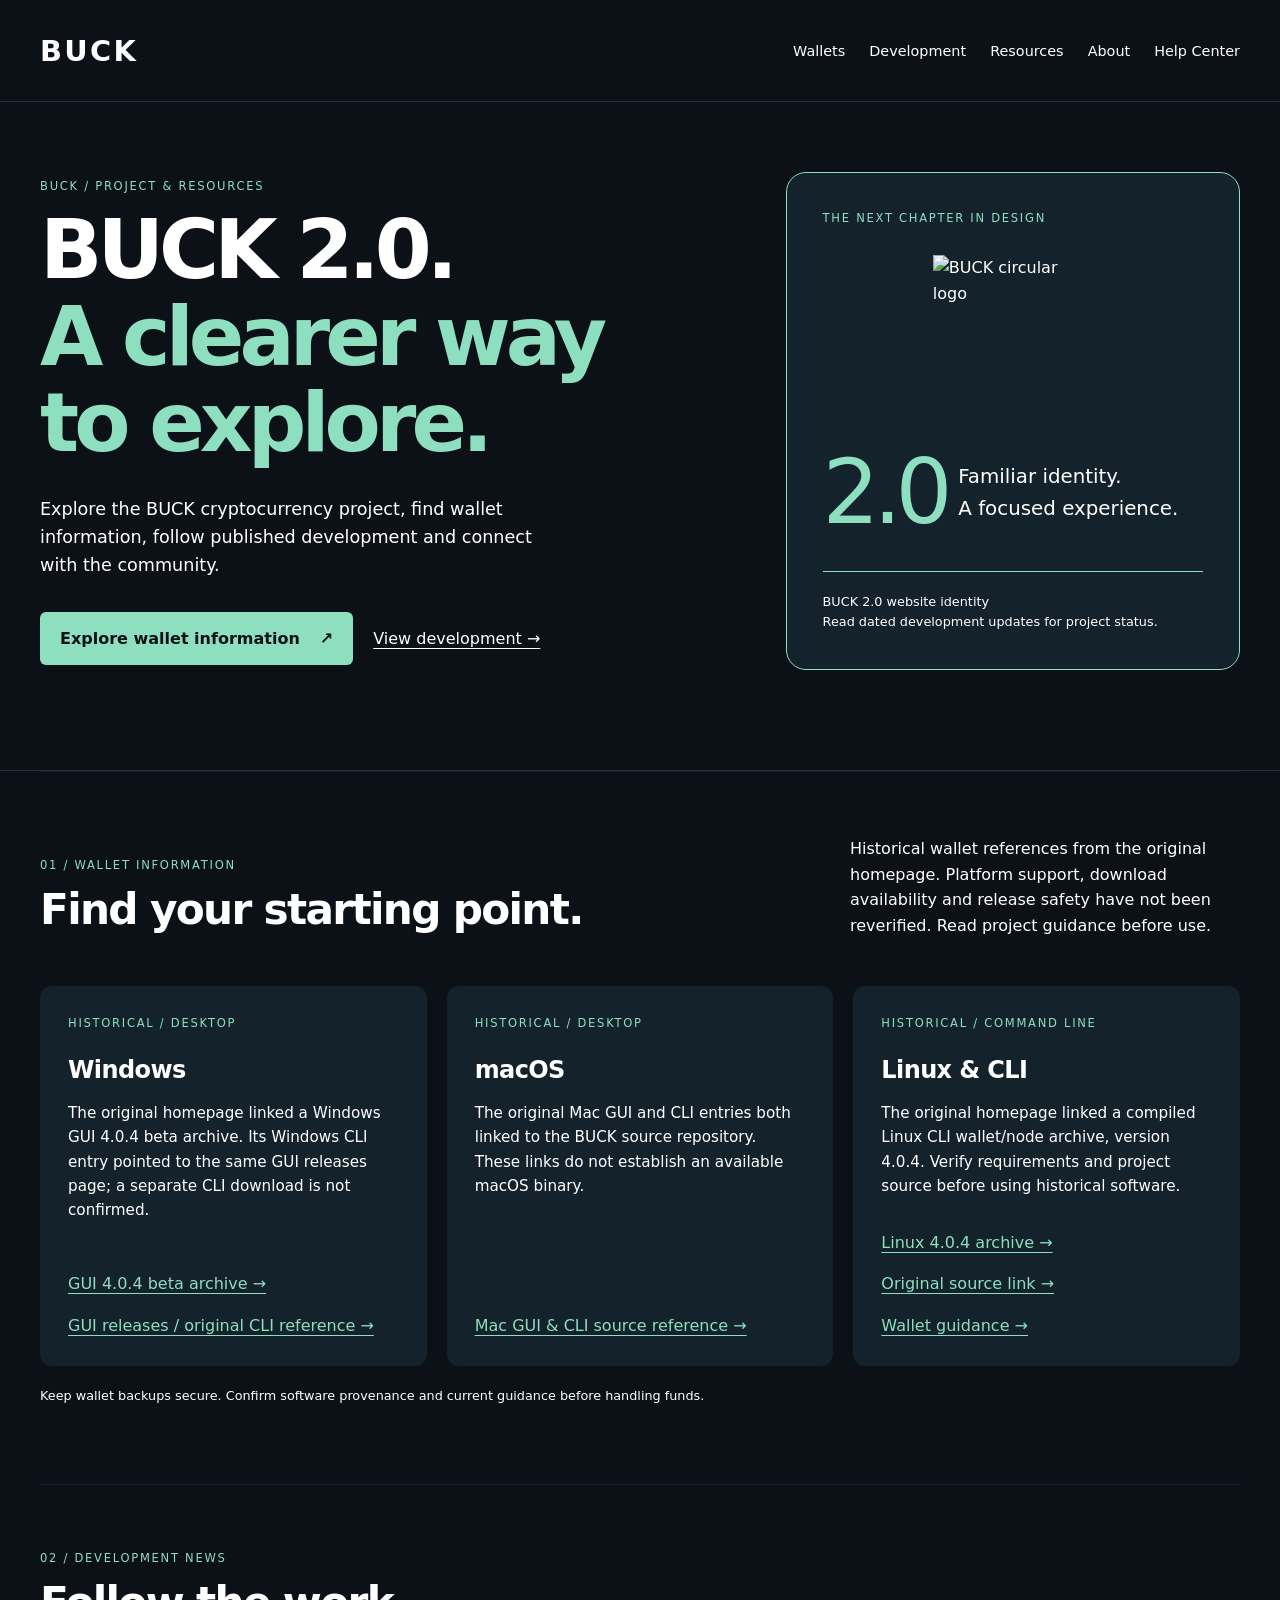
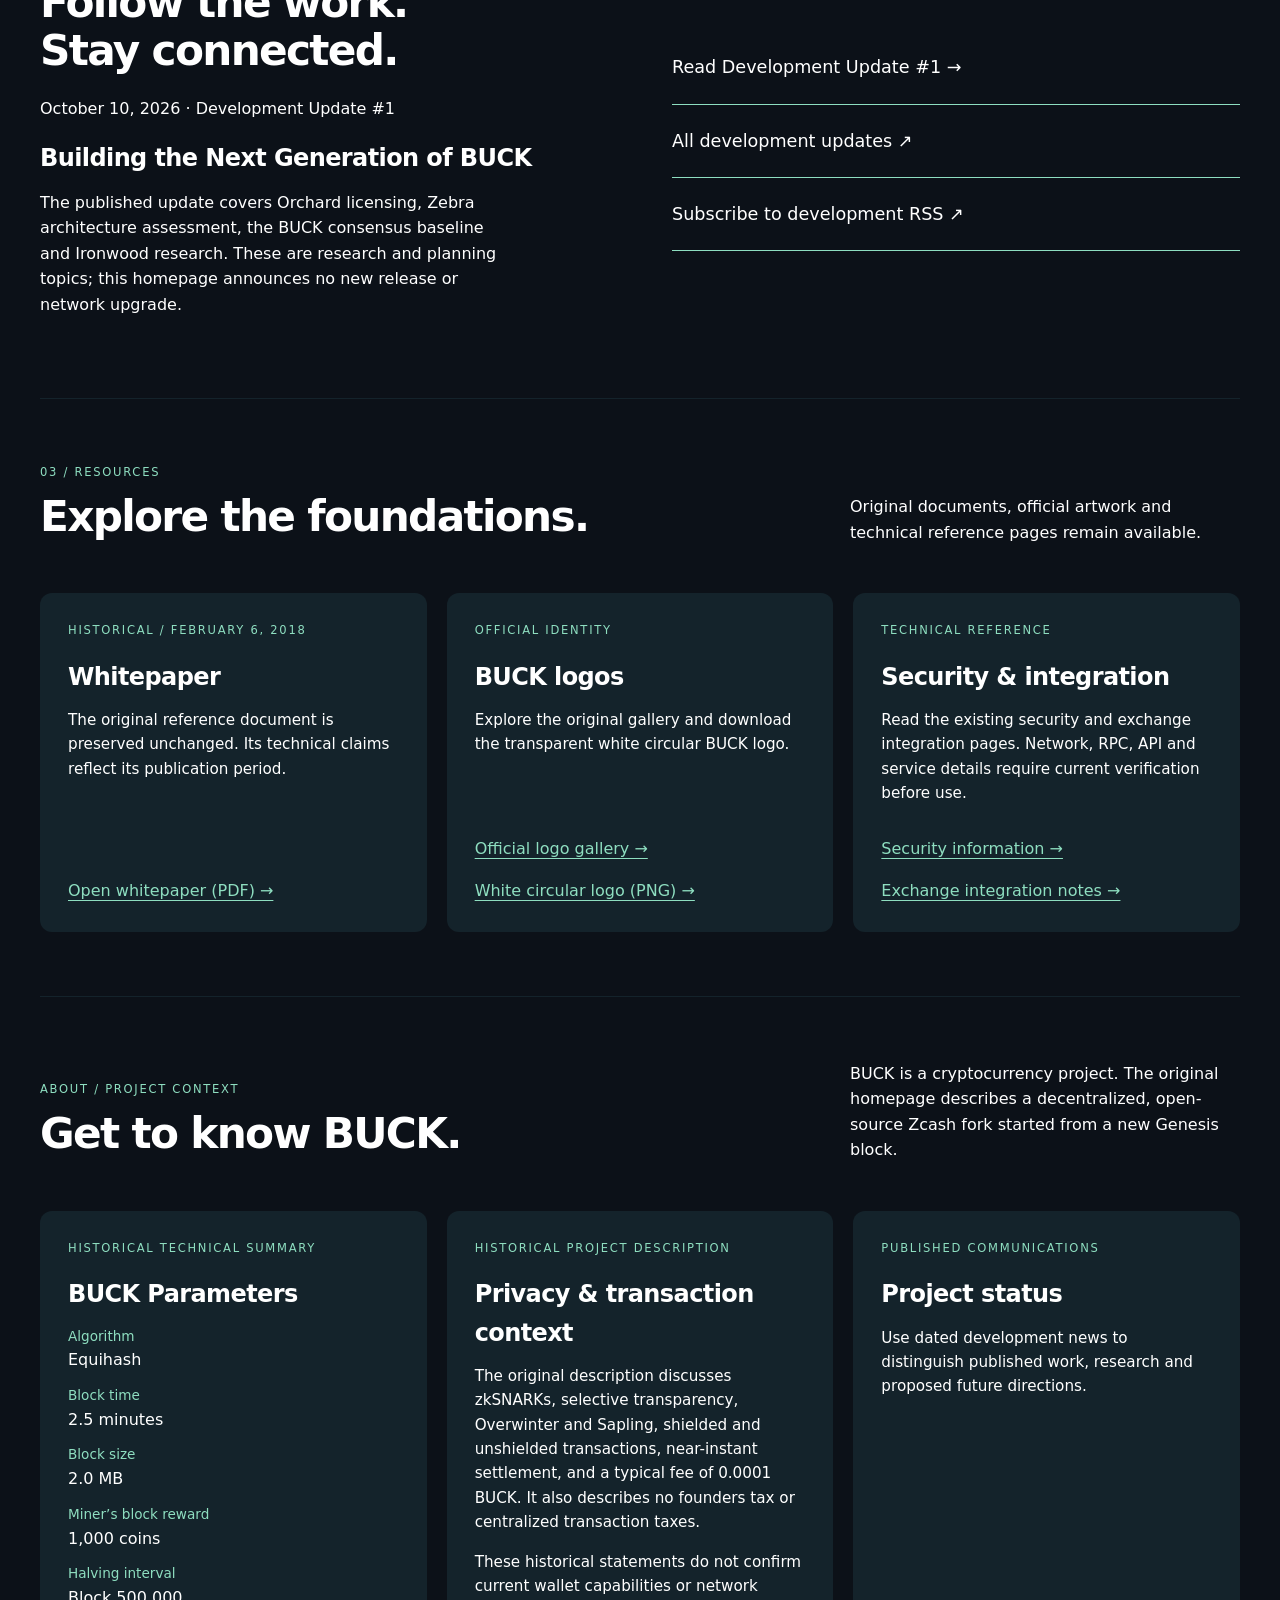
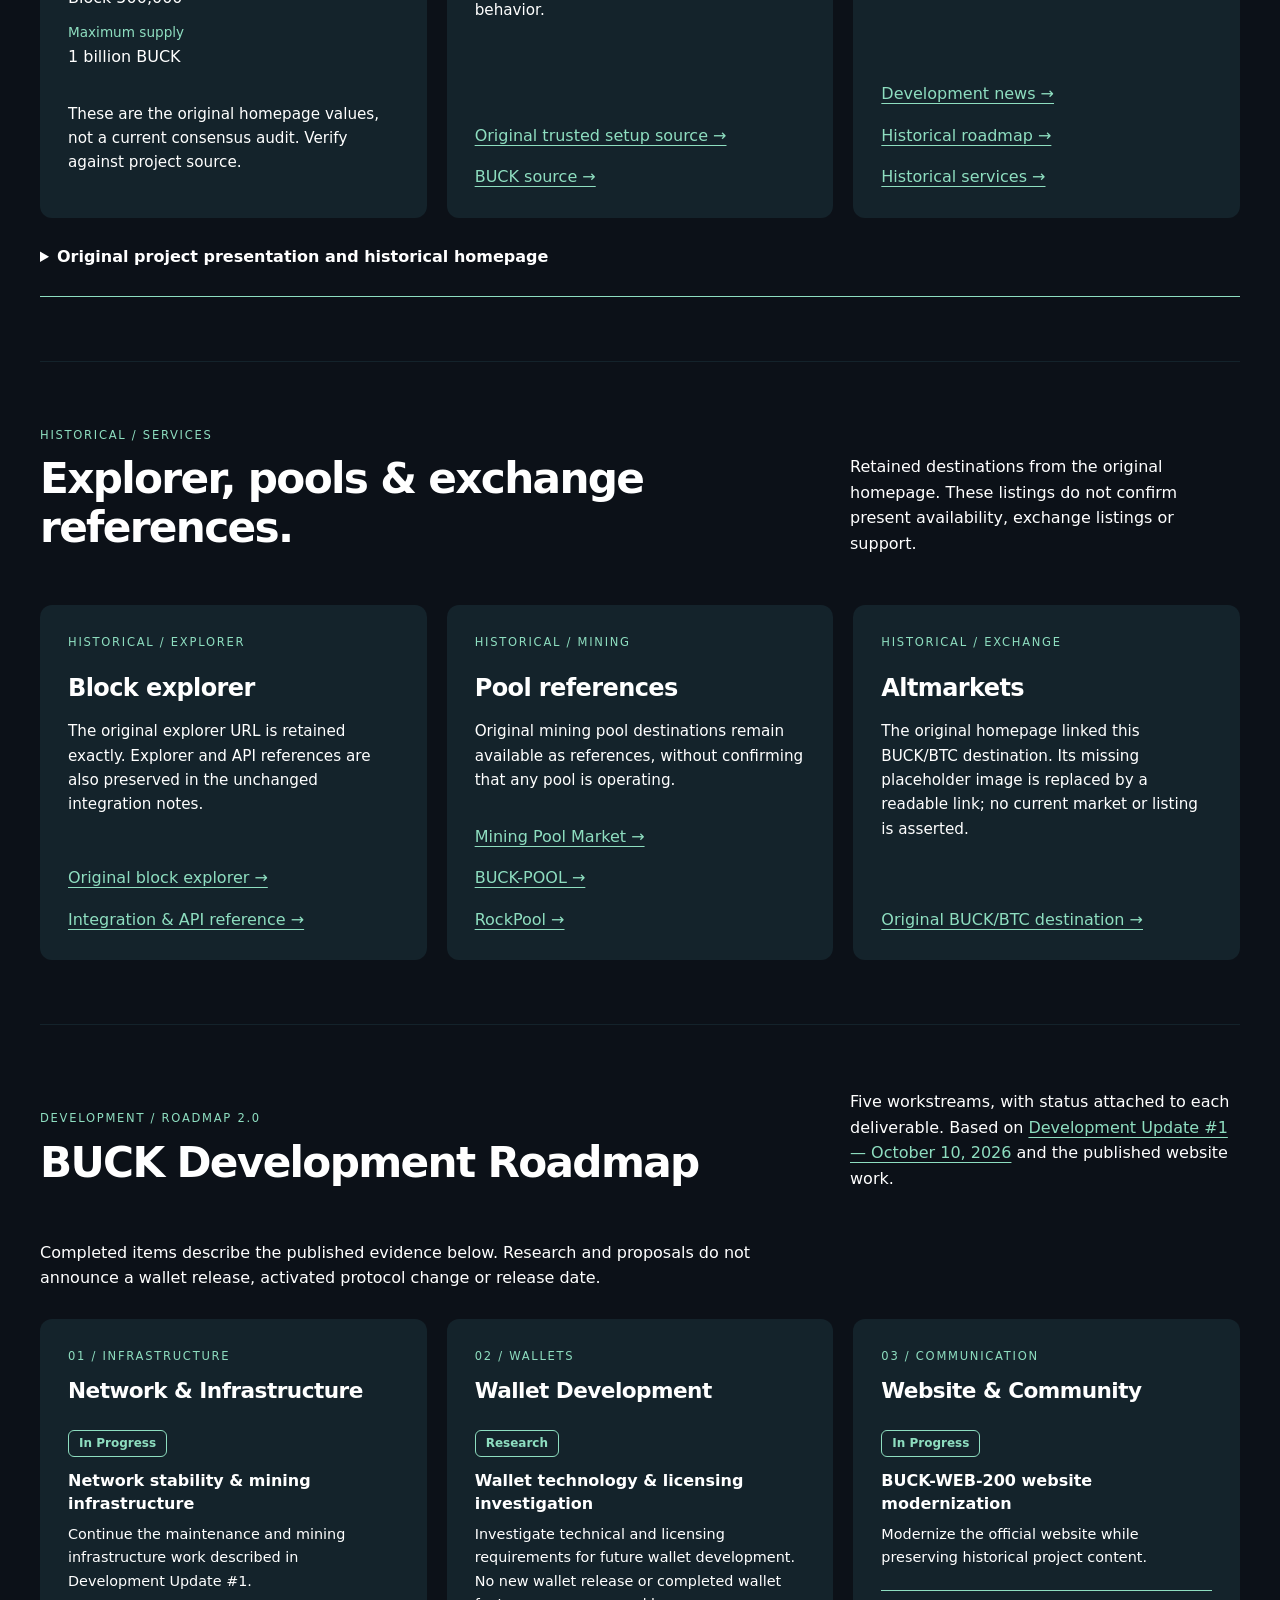
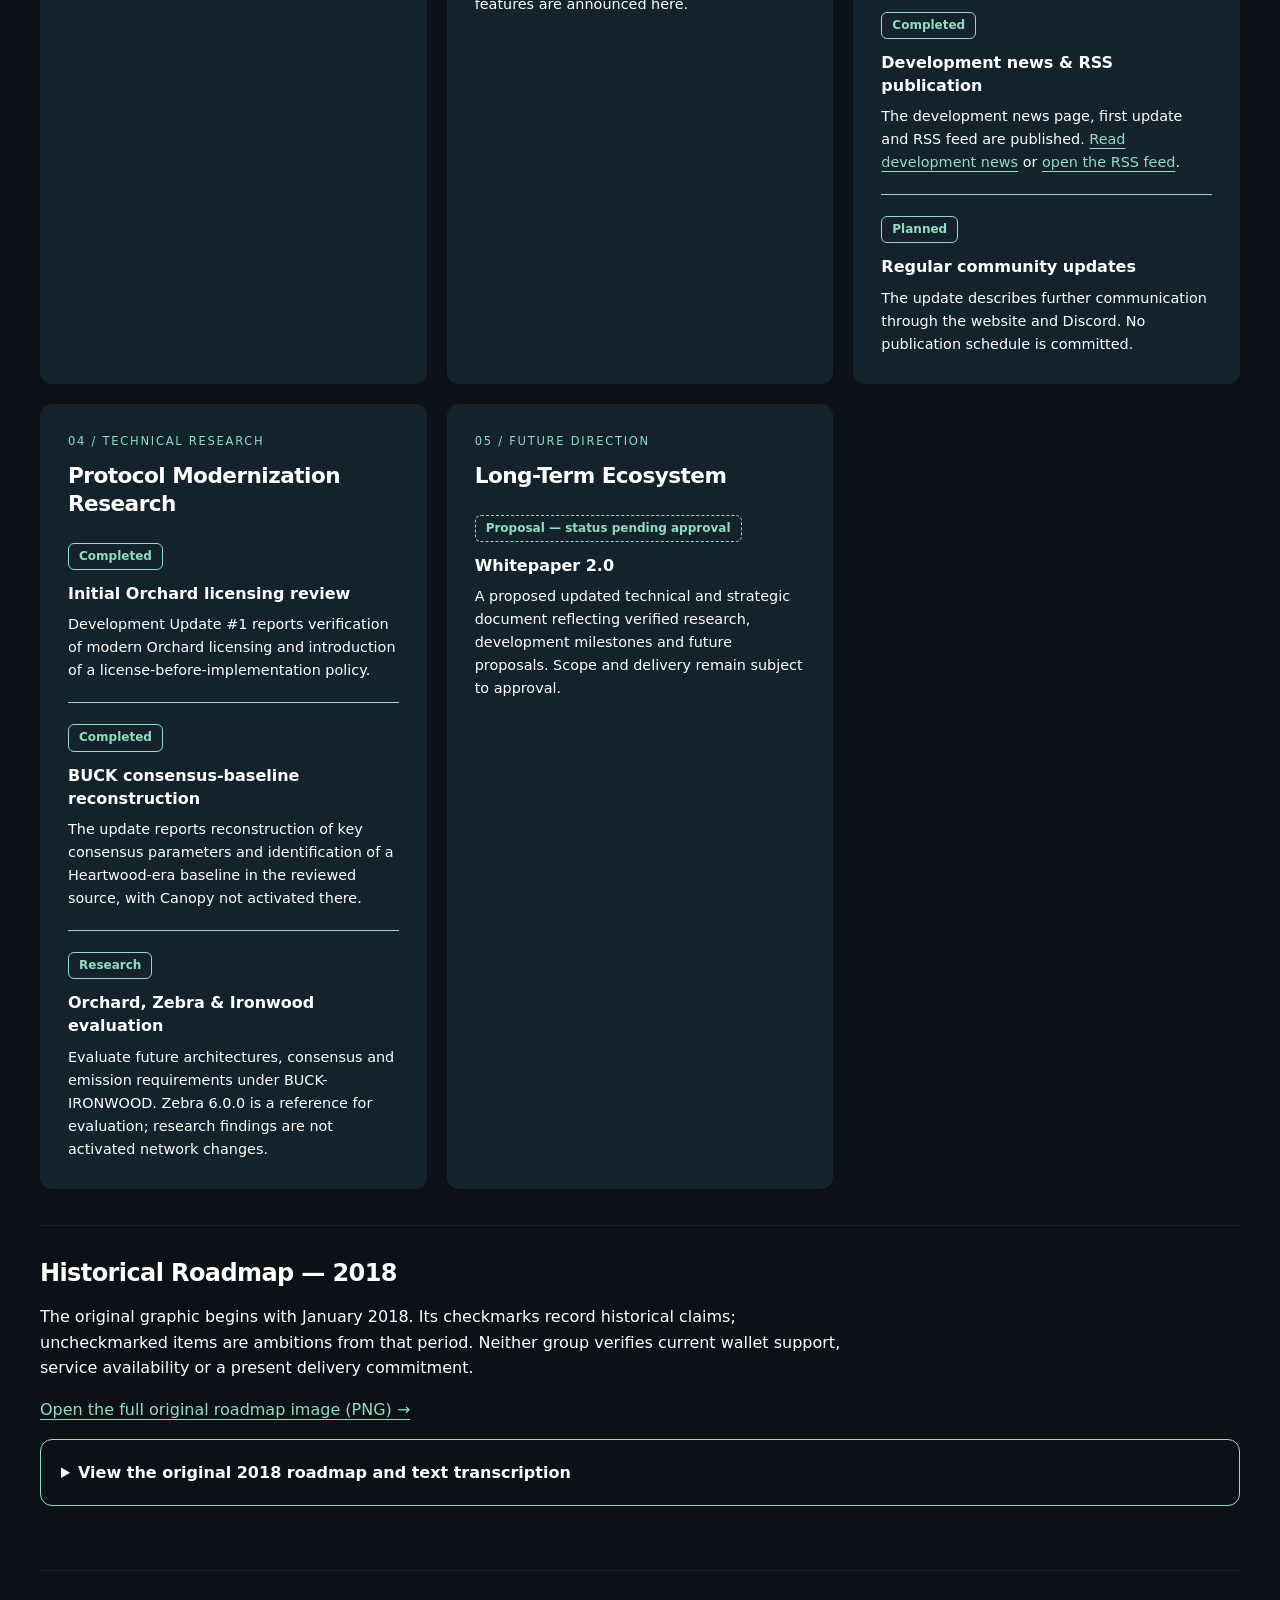
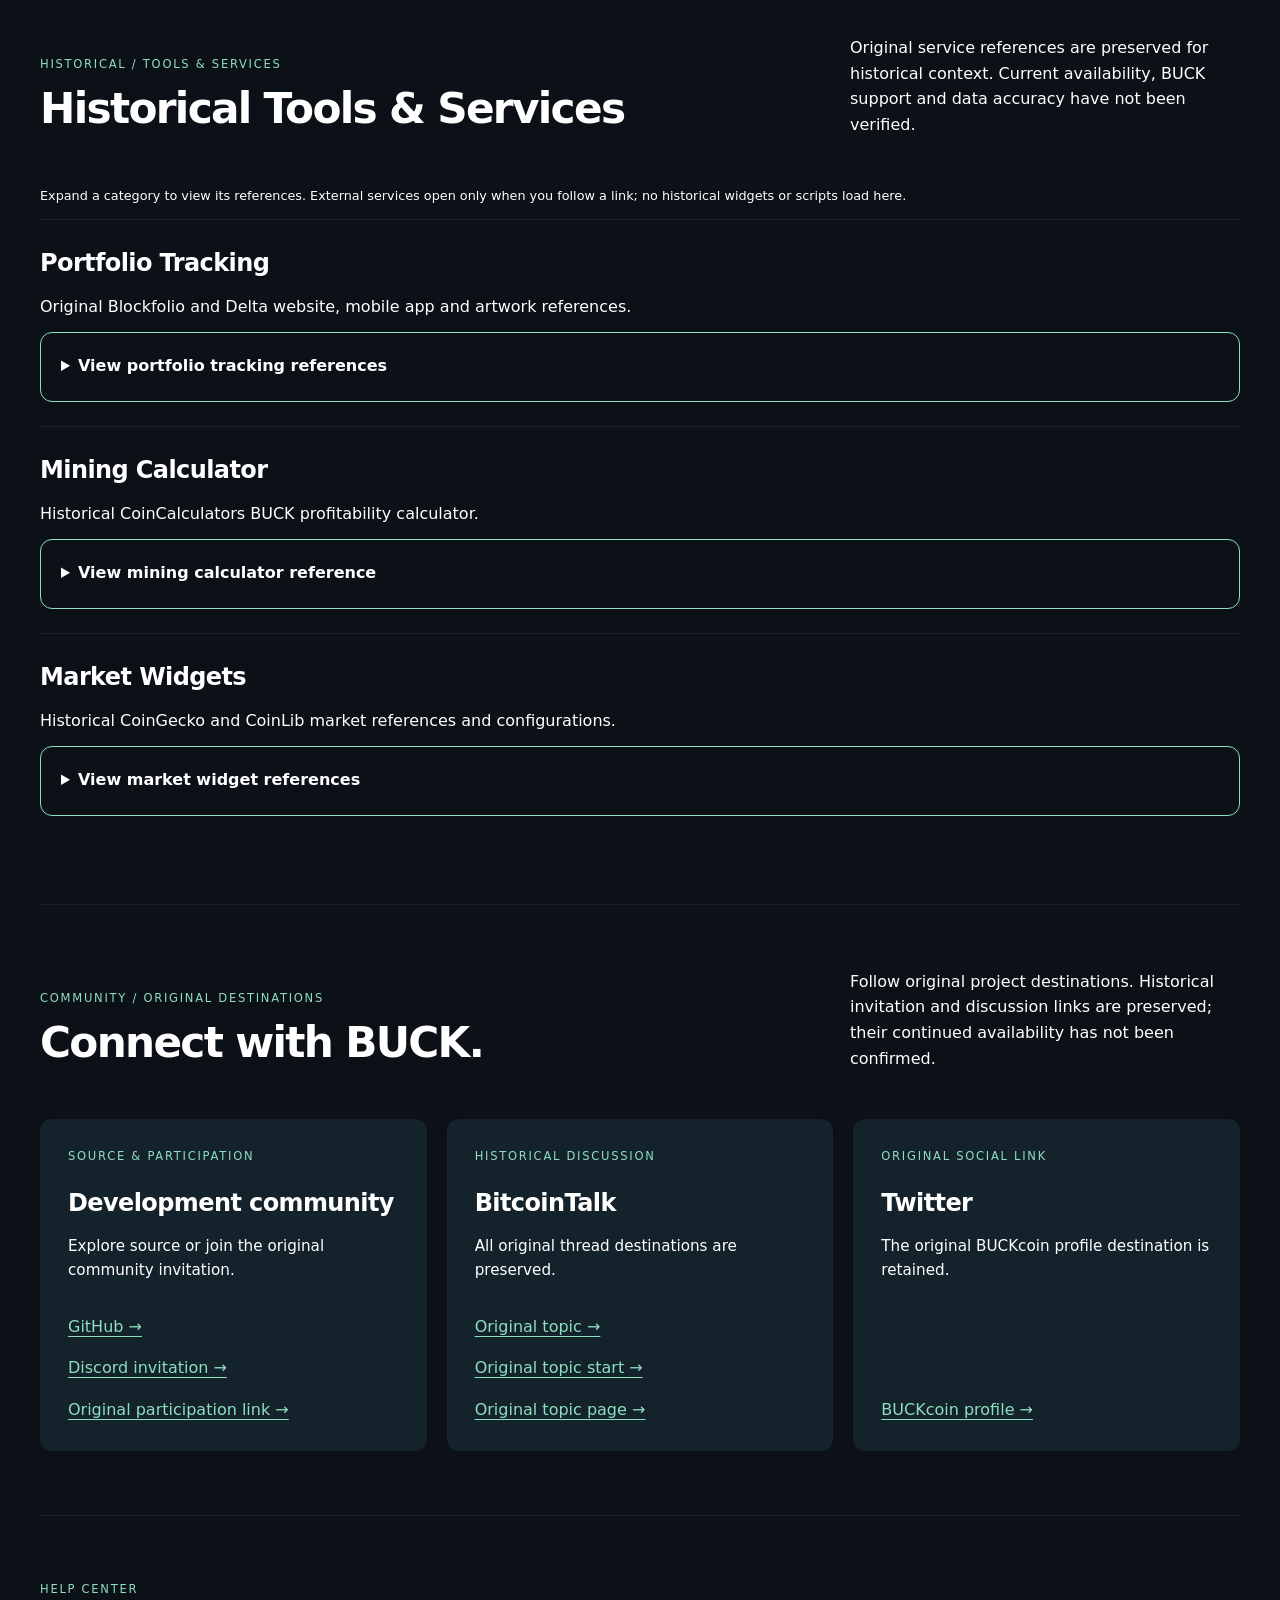
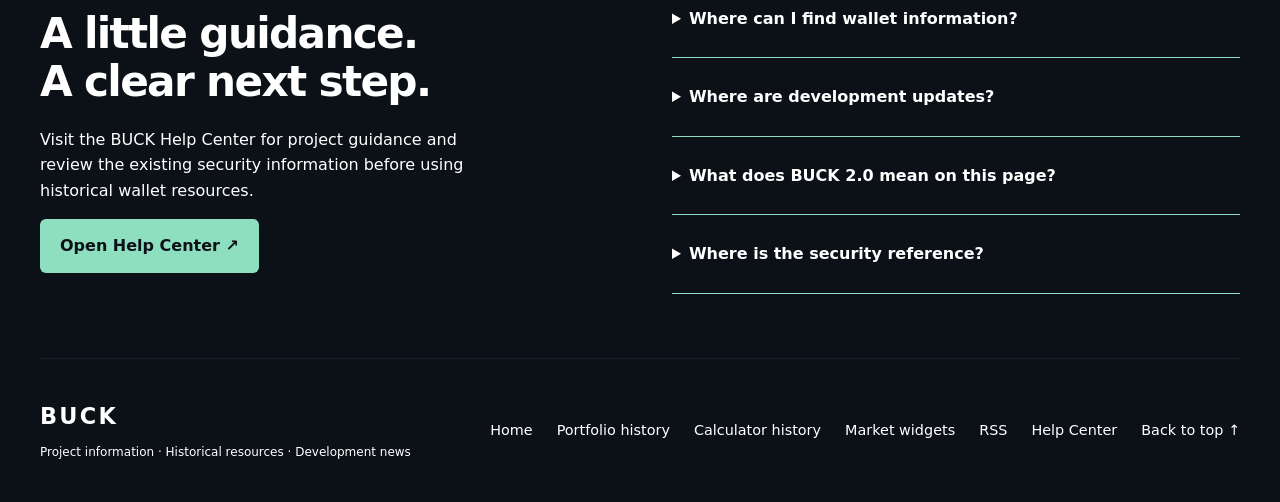
==== commit 71b59ddc: "feat(web): integrate approved R5 hero network and runtime safeguards [00I-6D-R8]" ====
--- a/index.html
+++ b/index.html
@@ -7,6 +7,7 @@
   <meta name="theme-color" content="#0C1118">
   <title>BUCK — Project, Wallets & Development</title>
   <link rel="stylesheet" href="css/buck-web.css">
+  <link rel="stylesheet" href="css/buck-network-r5.css">
   <link rel="icon" href="img/favicon.ico.gif">
   <link rel="alternate" type="application/rss+xml" title="BUCK Development" href="development.xml">
 </head>
@@ -22,13 +23,17 @@
     </nav>
   </header>
   </div>
-  <main id="main" class="container" tabindex="-1">
-    <section class="hero" aria-labelledby="hero-title">
+  <main id="main" tabindex="-1">
+    <section class="buck-r5-hero-shell" aria-labelledby="hero-title">
+      <div class="buck-r5-network" aria-hidden="true"><canvas id="buck-r5-canvas"></canvas></div>
+      <div class="hero container buck-r5-preview-hero">
       <div><p class="eyebrow">BUCK / Project & resources</p><h1 id="hero-title">BUCK 2.0.<br><span>A clearer way<br>to explore.</span></h1>
       <p class="hero-copy">Explore the BUCK cryptocurrency project, find wallet information, follow published development and connect with the community.</p>
       <div class="actions"><a class="button" href="#wallets">Explore wallet information <span aria-hidden="true">↗</span></a><a class="text-link" href="development.html">View development →</a></div></div>
       <aside class="hero-panel" aria-label="BUCK website identity"><p class="eyebrow">The next chapter in design</p><img class="hero-logo" src="logos/buck-logo-white-coinonly-1000x1000.png" alt="BUCK circular logo" width="160" height="160"><div class="panel-identity"><p class="panel-number" aria-hidden="true">2.0</p><p>Familiar identity.<br>A focused experience.</p></div><div class="panel-note">BUCK 2.0 website identity<br>Read dated development updates for project status.</div></aside>
+      </div>
     </section>
+    <div class="container buck-main-content">
 <section id="getstarted" class="section" aria-labelledby="wallet-title"><div id="wallets"><div class="section-heading"><div><p class="eyebrow">01 / Wallet information</p><h2><span id="wallet-title">Find your starting point.</span></h2></div><p>Historical wallet references from the original homepage. Platform support, download availability and release safety have not been reverified. Read project guidance before use.</p></div></div><div class="card-grid"><article class="card"><span class="card-label">Historical / Desktop</span><h3>Windows</h3><p>The original homepage linked a Windows GUI 4.0.4 beta archive. Its Windows CLI entry pointed to the same GUI releases page; a separate CLI download is not confirmed.</p><ul class="about-links"><li><a href="https://github.com/BuckCoin/buck-gui-wallet-win/releases/download/4.0.4/buck-windows-gui-wallet_4.0.4_win64-BETA.zip">GUI 4.0.4 beta archive →</a></li><li><a href="https://github.com/BuckCoin/buck-gui-wallet-win/releases">GUI releases / original CLI reference →</a></li></ul></article><article class="card"><span class="card-label">Historical / Desktop</span><h3>macOS</h3><p>The original Mac GUI and CLI entries both linked to the BUCK source repository. These links do not establish an available macOS binary.</p><ul class="about-links"><li><a href="https://github.com/BuckCoin/buck">Mac GUI &amp; CLI source reference →</a></li></ul></article><article class="card"><span class="card-label">Historical / Command line</span><h3>Linux & CLI</h3><p>The original homepage linked a compiled Linux CLI wallet/node archive, version 4.0.4. Verify requirements and project source before using historical software.</p><ul class="about-links"><li><a href="https://github.com/BuckCoin/buck/releases/download/4.0.4/buck_linux_compiled_cli_wallet_node_v_4_0_4.zip">Linux 4.0.4 archive →</a></li><li><a href="https://github.com/buckcoin/buck">Original source link →</a></li><li><a href="https://help.buck.red/">Wallet guidance →</a></li></ul></article></div><p class="section-note">Keep wallet backups secure. Confirm software provenance and current guidance before handling funds.</p></section><section id="development" class="section development-panel" aria-labelledby="development-title"><div><p class="eyebrow">02 / Development news</p><h2 id="development-title">Follow the work.<br>Stay connected.</h2><p><time datetime="2026-10-10">October 10, 2026</time> · Development Update #1</p><h3>Building the Next Generation of BUCK</h3><p>The published update covers Orchard licensing, Zebra architecture assessment, the BUCK consensus baseline and Ironwood research. These are research and planning topics; this homepage announces no new release or network upgrade.</p></div><div class="development-links"><a class="resource-link" href="development-update-001.html">Read Development Update #1 →</a><a class="resource-link" href="development.html">All development updates ↗</a><a class="resource-link" href="development.xml">Subscribe to development RSS ↗</a></div></section><section id="resources" class="section" aria-labelledby="resource-title"><div class="section-heading"><div><p class="eyebrow">03 / Resources</p><h2><span id="resource-title">Explore the foundations.</span></h2></div><p>Original documents, official artwork and technical reference pages remain available.</p></div><div class="card-grid"><article class="card"><span class="card-label">Historical / February 6, 2018</span><h3>Whitepaper</h3><p>The original reference document is preserved unchanged. Its technical claims reflect its publication period.</p><ul class="about-links"><li><a href="docs/buck_whitepaper.pdf">Open whitepaper (PDF) →</a></li></ul></article><article class="card"><span class="card-label">Official identity</span><h3>BUCK logos</h3><p>Explore the original gallery and download the transparent white circular BUCK logo.</p><ul class="about-links"><li><a href="logos/logos.html">Official logo gallery →</a></li><li><a href="logos/buck-logo-white-coinonly-1000x1000.png">White circular logo (PNG) →</a></li></ul></article><article class="card"><span class="card-label">Technical reference</span><h3>Security & integration</h3><p>Read the existing security and exchange integration pages. Network, RPC, API and service details require current verification before use.</p><ul class="about-links"><li><a href="security/security.html">Security information →</a></li><li><a href="forexchanges/forexchanges.html">Exchange integration notes →</a></li></ul></article></div></section><section id="about" class="section" aria-labelledby="about-title"><div class="section-heading"><div><p class="eyebrow">About / Project context</p><h2><span id="about-title">Get to know BUCK.</span></h2></div><p>BUCK is a cryptocurrency project. The original homepage describes a decentralized, open-source Zcash fork started from a new Genesis block.</p></div><div class="card-grid"><article class="card"><span class="card-label">Historical technical summary</span><h3>BUCK Parameters</h3><dl class="parameters"><dt>Algorithm</dt><dd>Equihash</dd><dt>Block time</dt><dd>2.5 minutes</dd><dt>Block size</dt><dd>2.0 MB</dd><dt>Miner’s block reward</dt><dd>1,000 coins</dd><dt>Halving interval</dt><dd>Block 500,000</dd><dt>Maximum supply</dt><dd>1 billion BUCK</dd></dl><p>These are the original homepage values, not a current consensus audit. Verify against project source.</p></article><article id="buck" class="card"><span class="card-label">Historical project description</span><h3>Privacy & transaction context</h3><p>The original description discusses zkSNARKs, selective transparency, Overwinter and Sapling, shielded and unshielded transactions, near-instant settlement, and a typical fee of 0.0001 BUCK. It also describes no founders tax or centralized transaction taxes.</p><p>These historical statements do not confirm current wallet capabilities or network behavior.</p><ul class="about-links"><li><a href="https://z.cash/blog/the-design-of-the-ceremony.html">Original trusted setup source →</a></li><li><a href="https://github.com/BuckCoin/buck">BUCK source →</a></li></ul></article><article class="card"><span class="card-label">Published communications</span><h3>Project status</h3><p>Use dated development news to distinguish published work, research and proposed future directions.</p><ul class="about-links"><li><a href="development.html">Development news →</a></li><li><a href="#roadmap">Historical roadmap →</a></li><li><a href="#tools">Historical services →</a></li></ul></article></div><details><summary>Original project presentation and historical homepage</summary><p>The early homepage used “Crypto Evolved”, “The Future of Cryptocurrency”, “Frictionless Transaction Platform”, and “Why BUCK?” promotional statements. Those slogans and testimonials belong to the original presentation and are not independently verified comparisons or performance claims.</p><ul class="about-links"><li><a href="https://github.com/BuckCoin/buckcoin.github.io/blob/4386c7158a55e62315d6c2db78412c07d2dbb265/index.html">Read the complete original homepage at the verified baseline →</a></li><li><a href="img/logo-coin-hr.png">Original coin artwork →</a></li><li><a href="img/logo-light.png">Original light wordmark →</a></li><li><a href="img/bgecl5.jpg">Original background artwork 1 →</a></li><li><a href="img/bgecl3.jpg">Original background artwork 2 →</a></li><li><a href="img/bgecl2.jpg">Original background artwork 3 →</a></li><li><a href="img/bgecl4.jpg">Original background artwork 4 →</a></li></ul></details></section><section id="tools" class="section" aria-labelledby="tools-title"><div class="section-heading"><div><p class="eyebrow">Historical / Services</p><h2><span id="tools-title">Explorer, pools & exchange references.</span></h2></div><p>Retained destinations from the original homepage. These listings do not confirm present availability, exchange listings or support.</p></div><div class="card-grid"><article class="card"><span class="card-label">Historical / Explorer</span><h3>Block explorer</h3><p>The original explorer URL is retained exactly. Explorer and API references are also preserved in the unchanged integration notes.</p><ul class="about-links"><li><a href="http://explorer.buck.red/">Original block explorer →</a></li><li><a href="forexchanges/forexchanges.html">Integration &amp; API reference →</a></li></ul></article><article class="card"><span class="card-label">Historical / Mining</span><h3>Pool references</h3><p>Original mining pool destinations remain available as references, without confirming that any pool is operating.</p><ul class="about-links"><li><a href="https://miningpoolstats.stream/buck">Mining Pool Market →</a></li><li><a href="https://buckpool.myvnc.com/">BUCK-POOL →</a></li><li><a href="https://rockpool.cloud/">RockPool →</a></li></ul></article><article class="card"><span class="card-label">Historical / Exchange</span><h3>Altmarkets</h3><p>The original homepage linked this BUCK/BTC destination. Its missing placeholder image is replaced by a readable link; no current market or listing is asserted.</p><ul class="about-links"><li><a href="https://altmarkets.io/trading/buckbtc">Original BUCK/BTC destination →</a></li></ul></article></div></section><section id="roadmap" class="section" aria-labelledby="roadmap-title">
   <div class="section-heading">
     <div><p class="eyebrow">Development / Roadmap 2.0</p><h2 id="roadmap-title">BUCK Development Roadmap</h2></div>
@@ -131,7 +136,9 @@
     </details>
   </div>
 </section><section id="community" class="section" aria-labelledby="community-title"><div class="section-heading"><div><p class="eyebrow">Community / Original destinations</p><h2><span id="community-title">Connect with BUCK.</span></h2></div><p>Follow original project destinations. Historical invitation and discussion links are preserved; their continued availability has not been confirmed.</p></div><div class="card-grid"><article class="card"><span class="card-label">Source & participation</span><h3>Development community</h3><p>Explore source or join the original community invitation.</p><ul class="about-links"><li><a href="https://github.com/buckcoin/buck">GitHub →</a></li><li><a href="https://discord.gg/maGFGwYdn4">Discord invitation →</a></li><li><a href="https://discord.com/invite/maGFGwYdn4">Original participation link →</a></li></ul></article><article class="card"><span class="card-label">Historical discussion</span><h3>BitcoinTalk</h3><p>All original thread destinations are preserved.</p><ul class="about-links"><li><a href="https://bitcointalk.org/index.php?topic=2828707">Original topic →</a></li><li><a href="https://bitcointalk.org/index.php?topic=2828707.0">Original topic start →</a></li><li><a href="https://bitcointalk.org/index.php?topic=2828707.20">Original topic page →</a></li></ul></article><article class="card"><span class="card-label">Original social link</span><h3>Twitter</h3><p>The original BUCKcoin profile destination is retained.</p><ul class="about-links"><li><a href="https://twitter.com/BUCKcoin">BUCKcoin profile →</a></li></ul></article></div></section><section id="help" class="section help-panel" aria-labelledby="help-title"><div><p class="eyebrow">Help Center</p><h2 id="help-title">A little guidance.<br>A clear next step.</h2><p>Visit the BUCK Help Center for project guidance and review the existing security information before using historical wallet resources.</p><a class="button" href="https://help.buck.red/">Open Help Center ↗</a></div><div class="faq"><details><summary>Where can I find wallet information?</summary><p>Review <a href="#getstarted">historical wallet references</a> and <a href="https://help.buck.red/">Help Center guidance</a>. Current platform support and release safety require verification.</p></details><details><summary>Where are development updates?</summary><p>Read <a href="development.html">published development news</a> or subscribe to <a href="development.xml">RSS</a>.</p></details><details><summary>What does BUCK 2.0 mean on this page?</summary><p>BUCK 2.0 identifies this website presentation. It does not announce a wallet release, completed milestone or network upgrade.</p></details><details><summary>Where is the security reference?</summary><p>Read the <a href="security/security.html">original security information</a>. Keep wallet backups secure and confirm software provenance before use.</p></details></div></section>
-  </main>
+    </div>
+</main>
   <footer class="site-footer container"><div><strong class="notranslate" translate="no">BUCK</strong><p>Project information · Historical resources · Development news</p></div><nav aria-label="Footer navigation"><a href="index.html">Home</a><a href="#portfoliotracking">Portfolio history</a><a href="#miningcalculator">Calculator history</a><a href="#widgets">Market widgets</a><a href="development.xml">RSS</a><a href="https://help.buck.red/">Help Center</a><a href="#top">Back to top ↑</a></nav></footer>
+  <script src="js/buck-network-r5.js" defer></script>
 </body>
 </html>
--- a/css/buck-network-r5.css
+++ b/css/buck-network-r5.css
@@ -0,0 +1,17 @@
+/* BUCK-WEB-200 / 00I-6C-R3: full-bleed hero shell, enclosed network and stable content layout. */
+.buck-r5-hero-shell {position:relative; isolation:isolate; overflow:clip; border-bottom:1px solid #263541;}
+.buck-r5-preview-hero {position:relative;}
+.buck-r5-preview-hero > :not(.buck-r5-network) {position:relative;z-index:1;}
+.buck-r5-network {
+  position:absolute; inset:0; width:100%; height:100%;
+  pointer-events:none; z-index:0; overflow:hidden;
+}
+.buck-r5-network canvas {width:100%;height:100%;display:block;}
+.buck-r5-network::after {
+  content:"";position:absolute;inset:0;pointer-events:none;
+  background:linear-gradient(90deg,#0c1118 0%,rgba(12,17,24,.86) 23%,rgba(12,17,24,.24) 56%,rgba(12,17,24,.04) 100%);
+}
+@media(max-width:900px){
+  .buck-r5-network::after {background:linear-gradient(180deg,rgba(12,17,24,.7),rgba(12,17,24,.86));}
+}
+@media(prefers-reduced-motion:reduce){.buck-r5-network canvas{opacity:.65;}}
